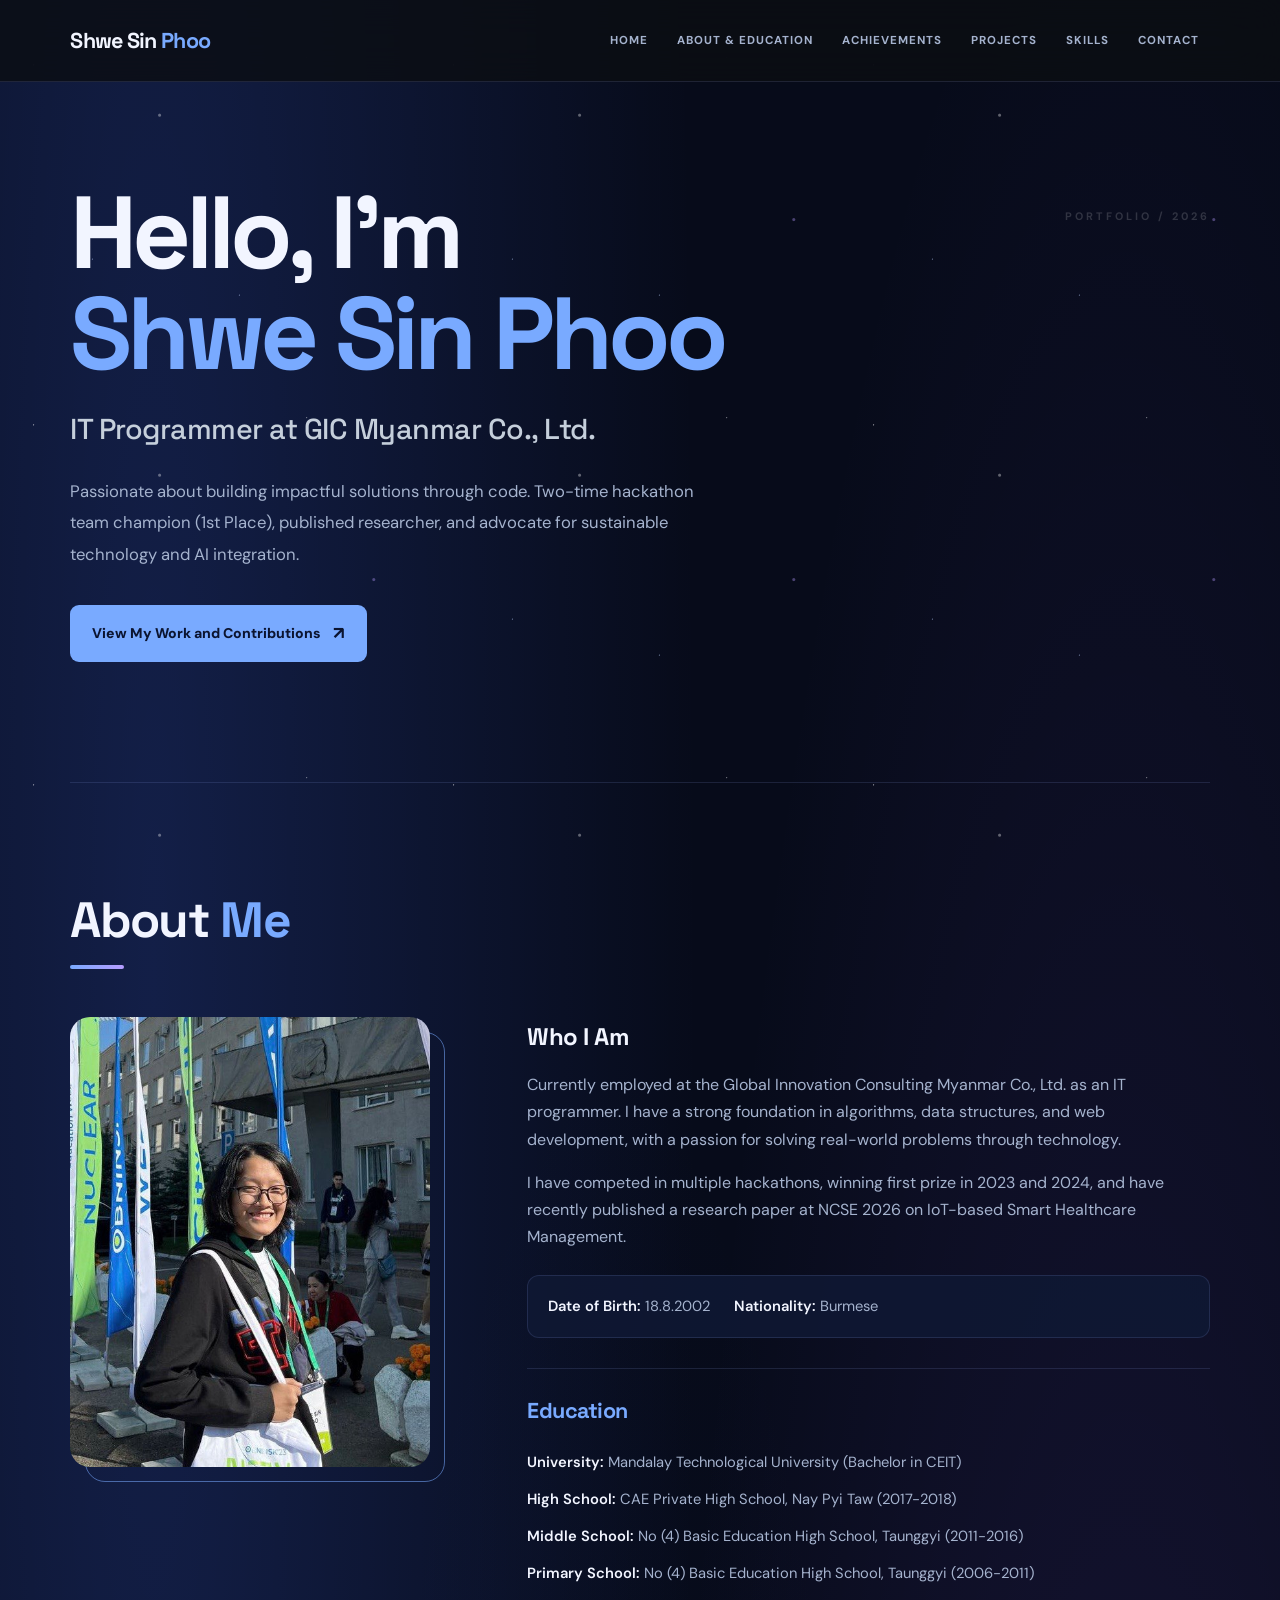
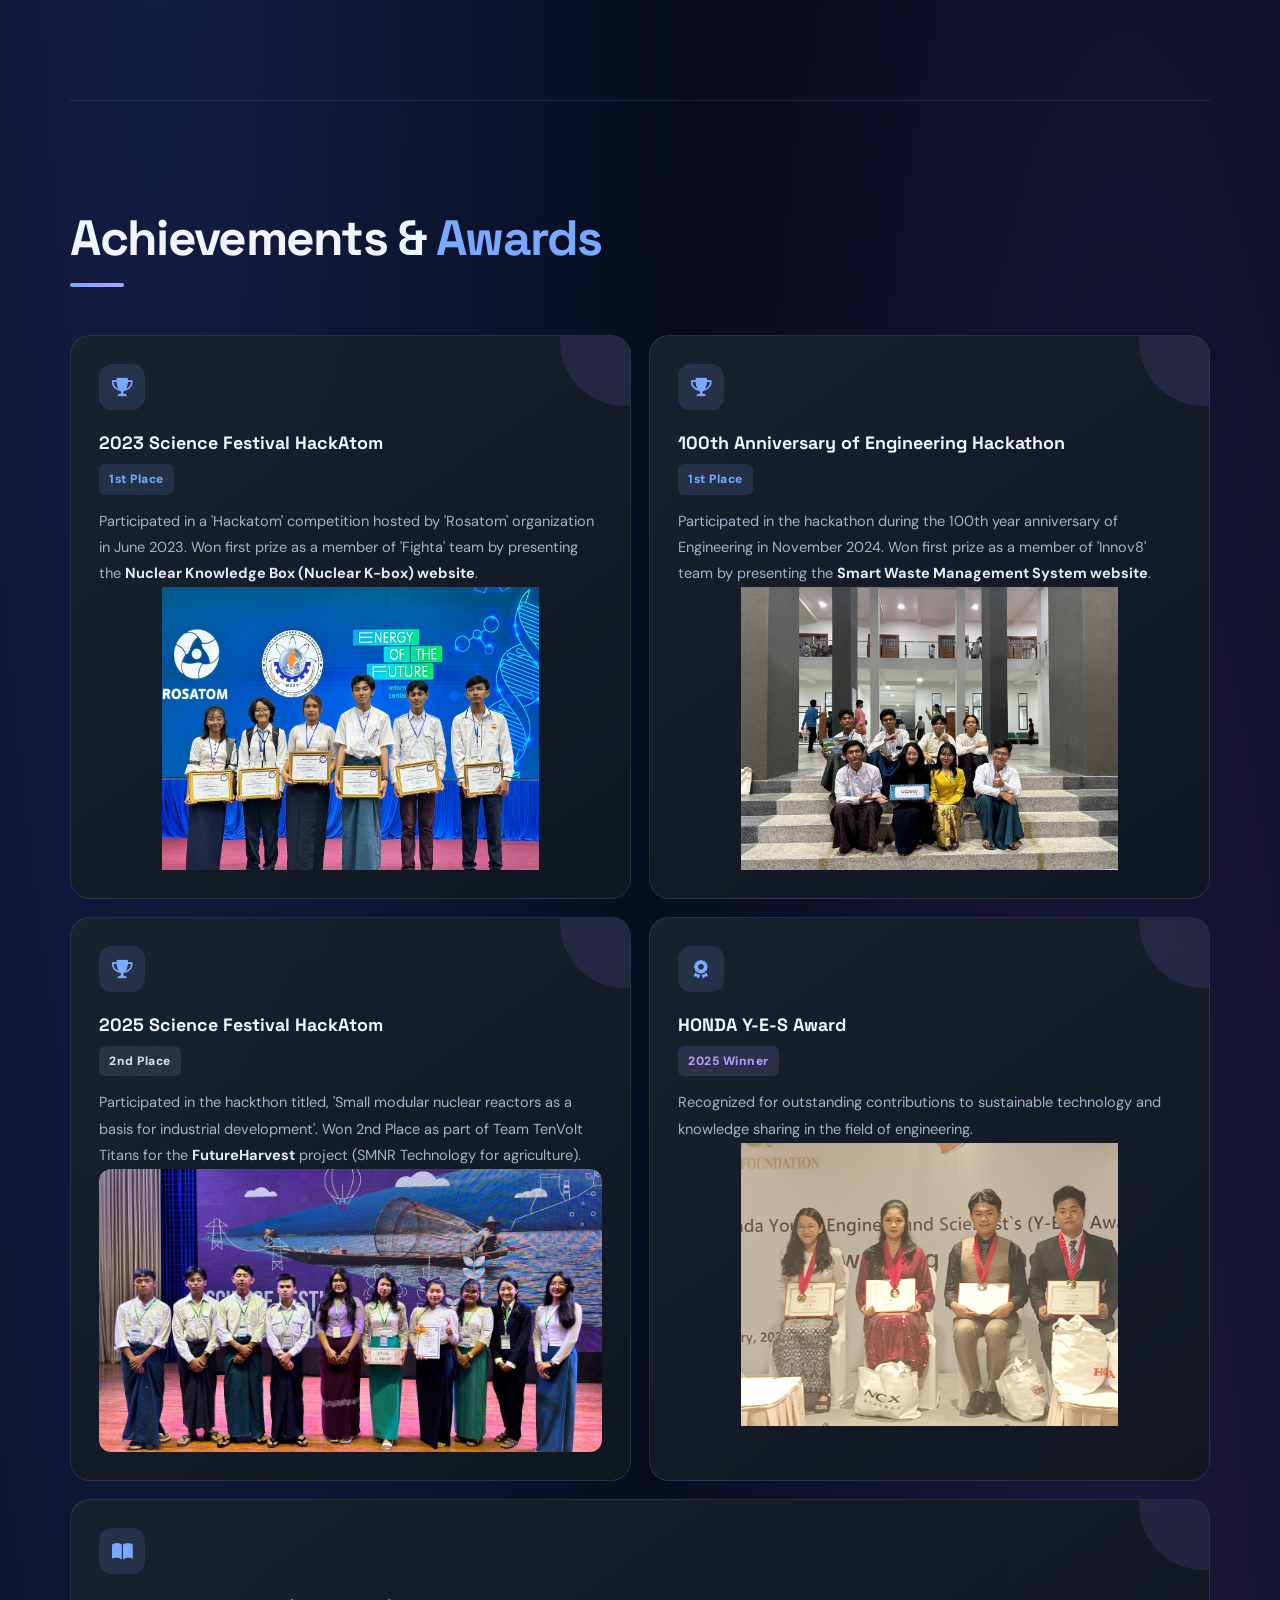
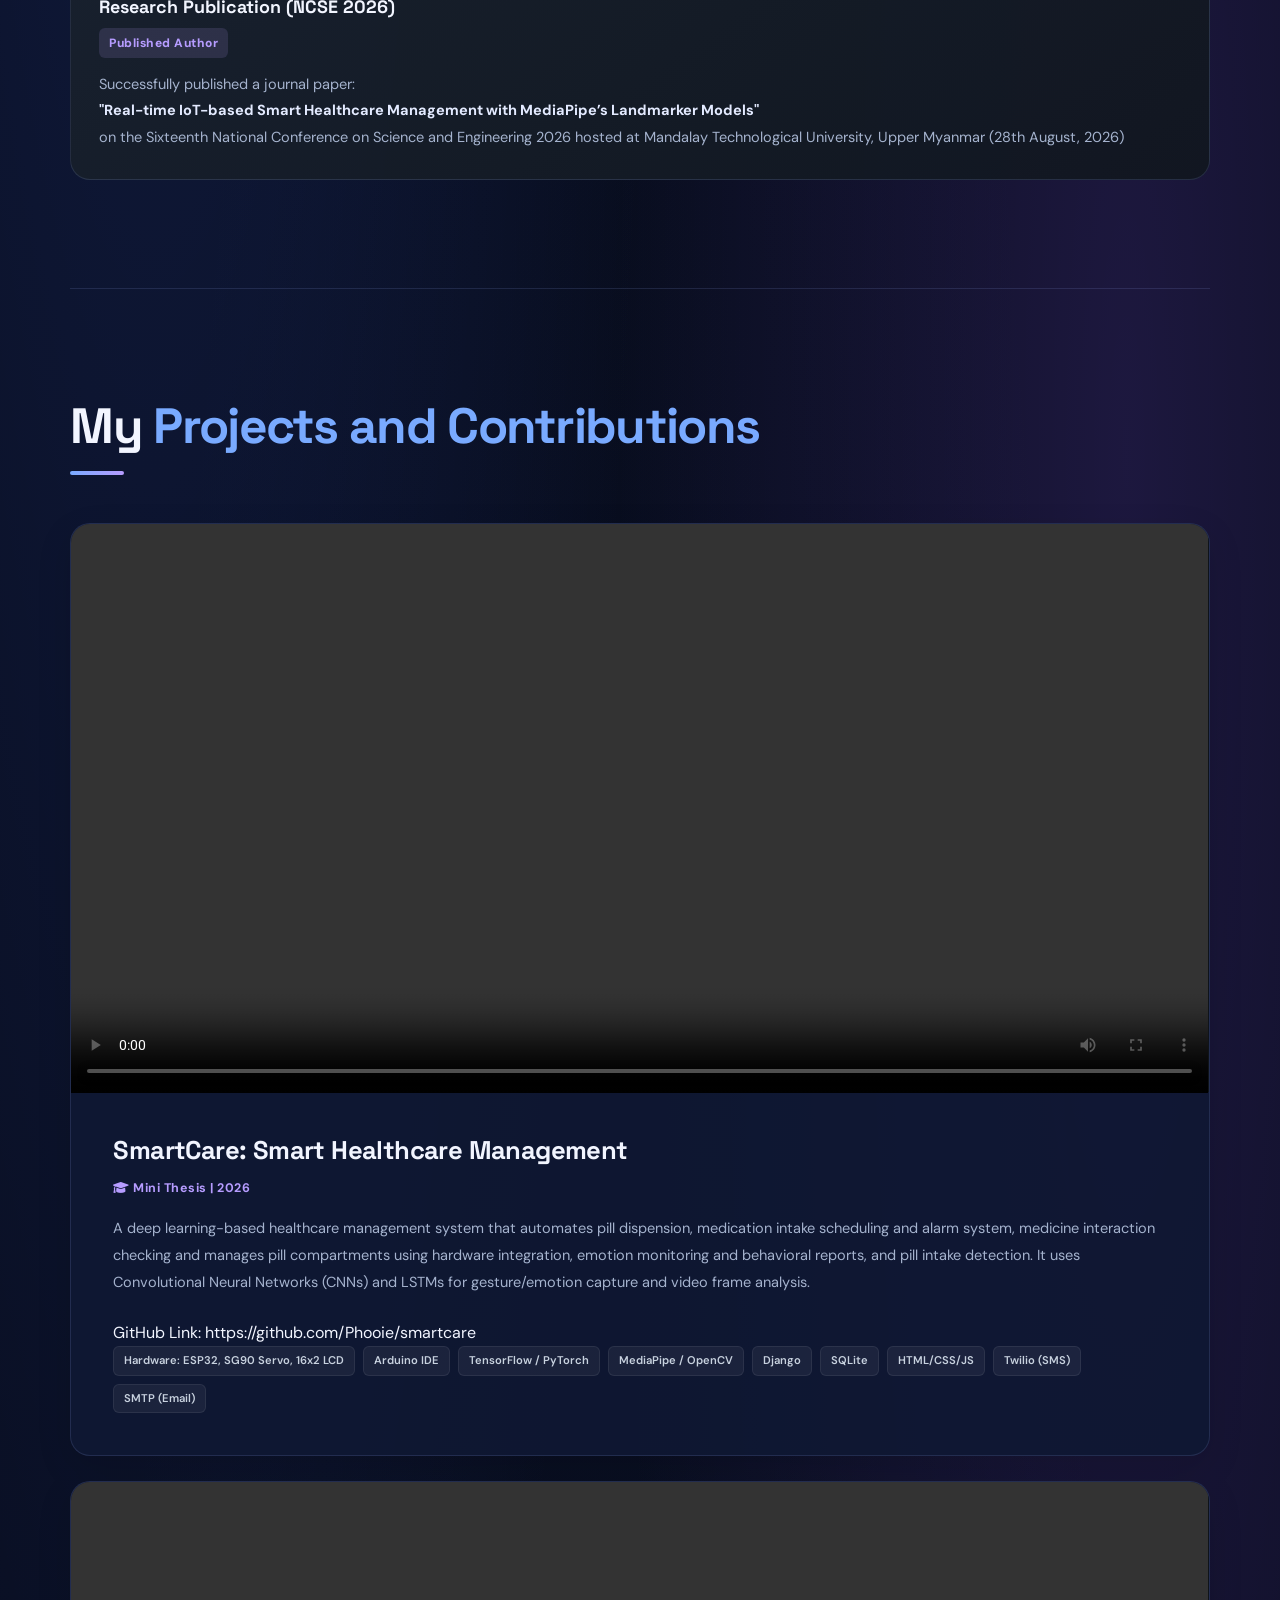
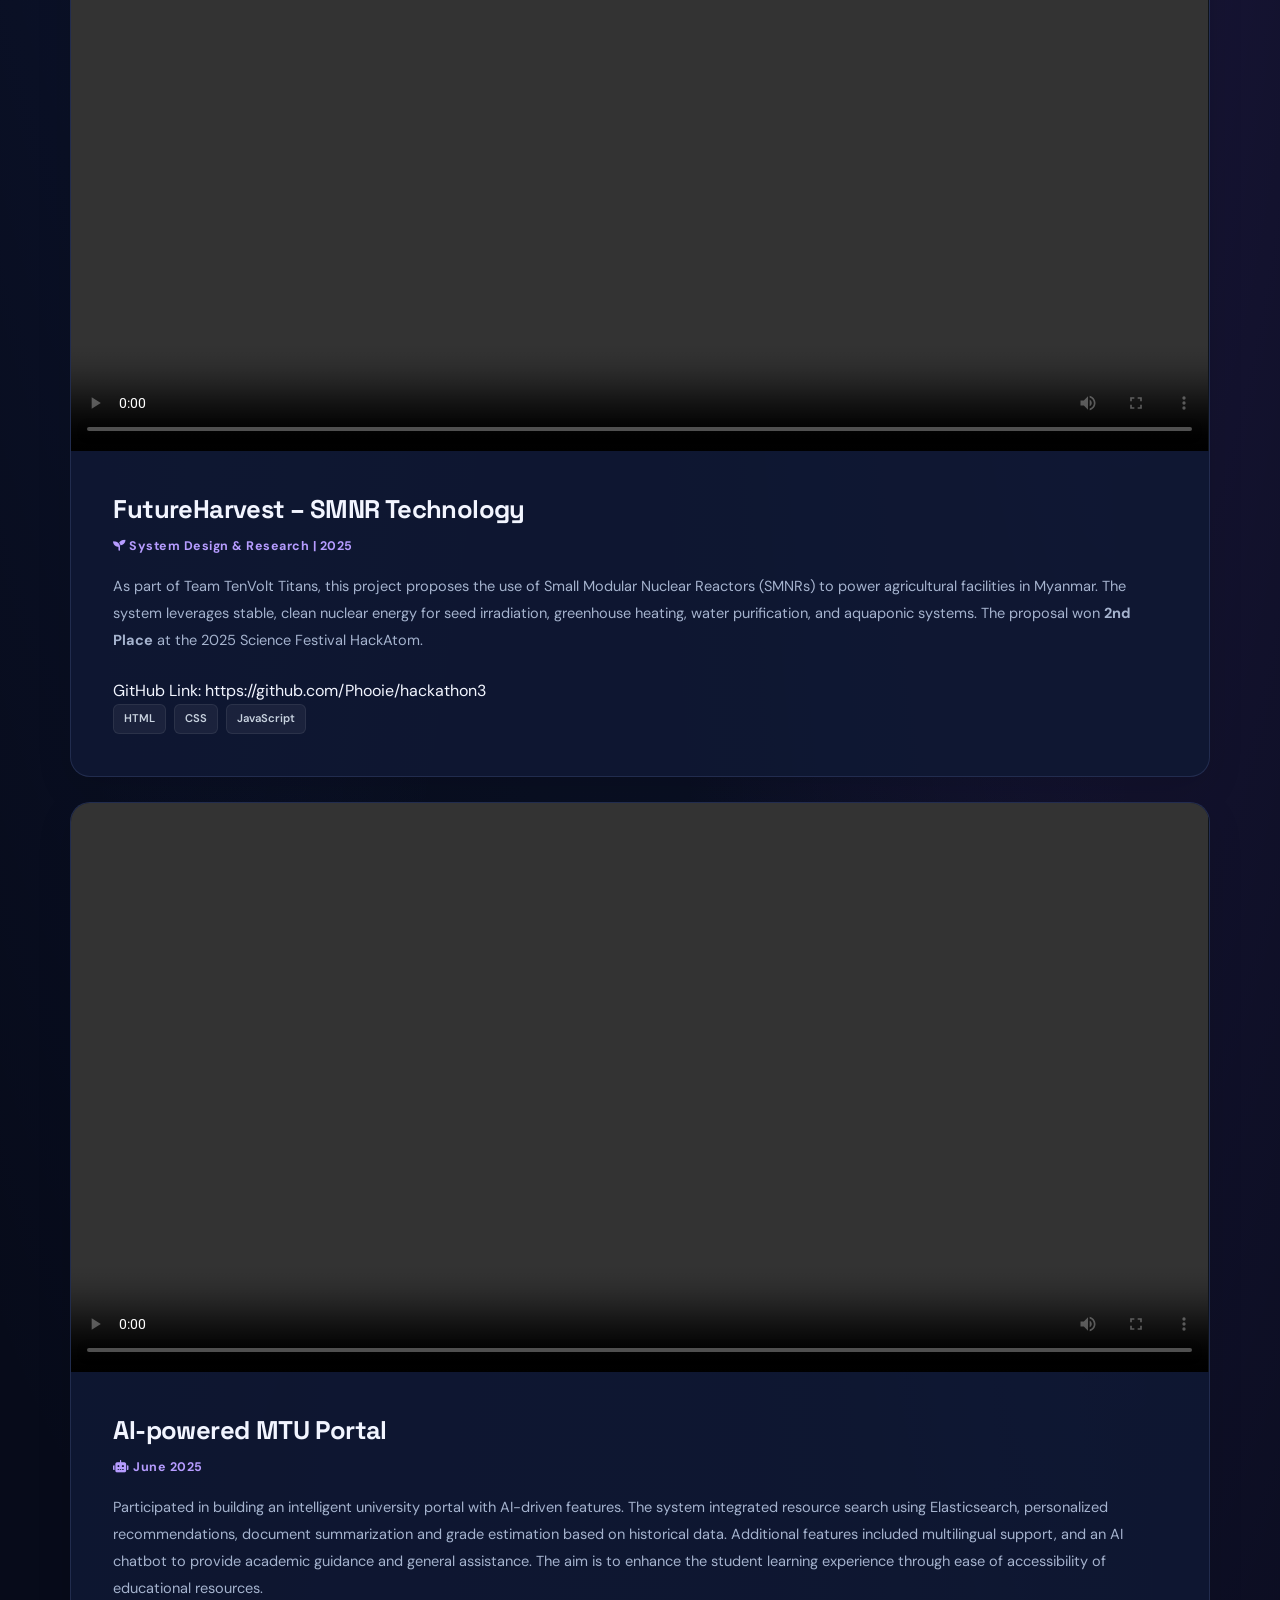
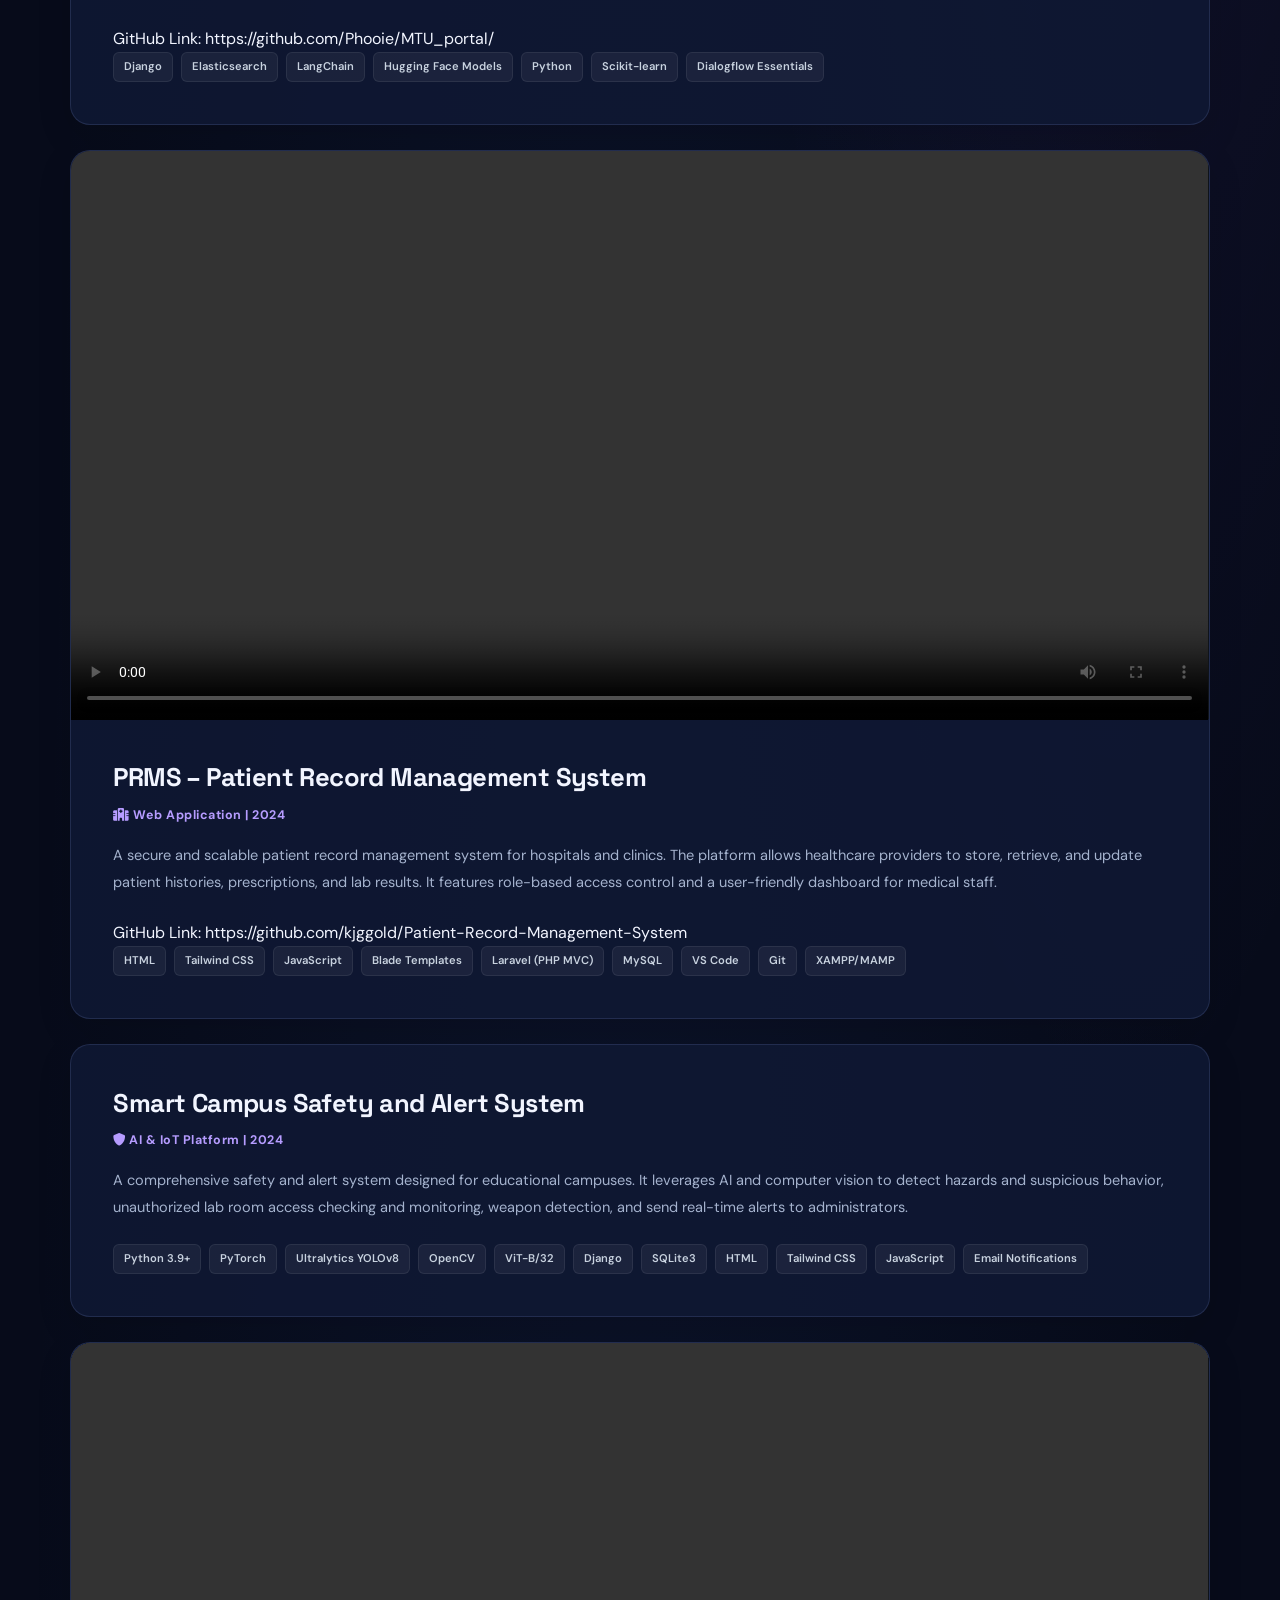
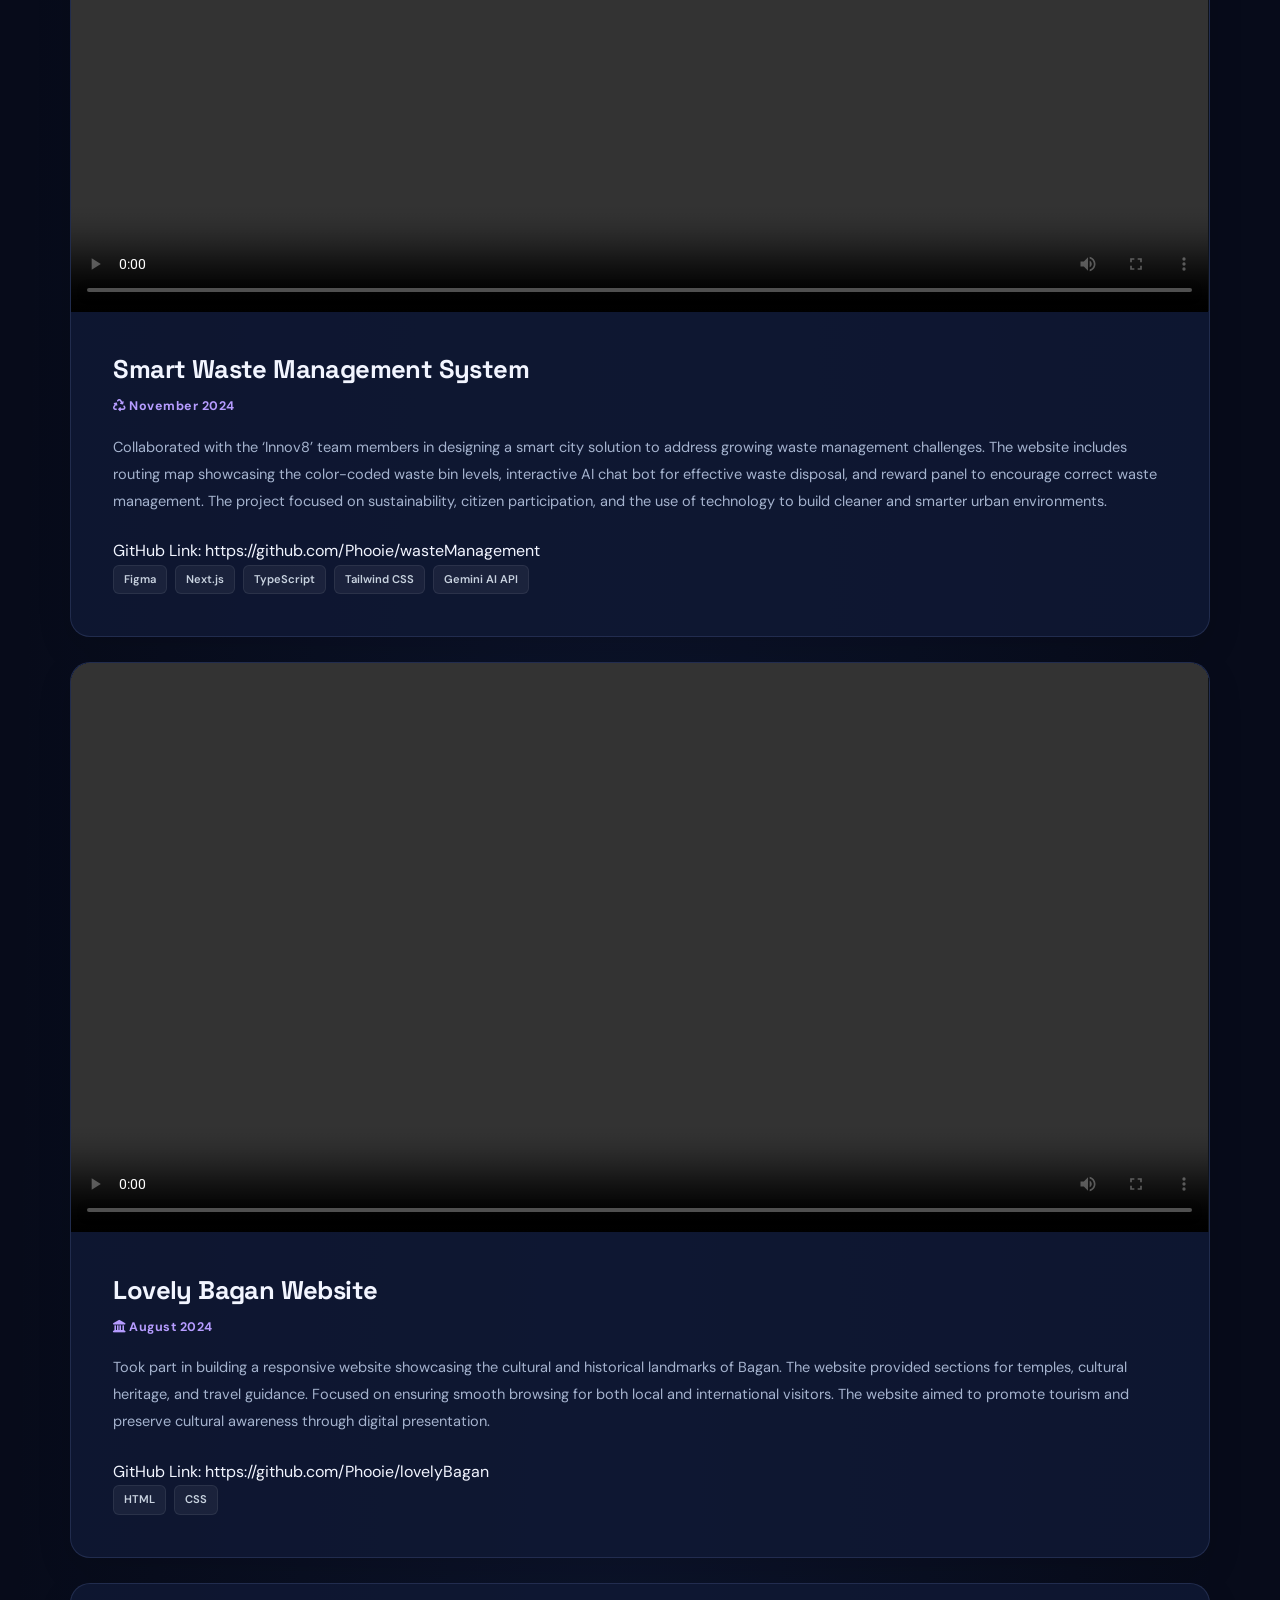
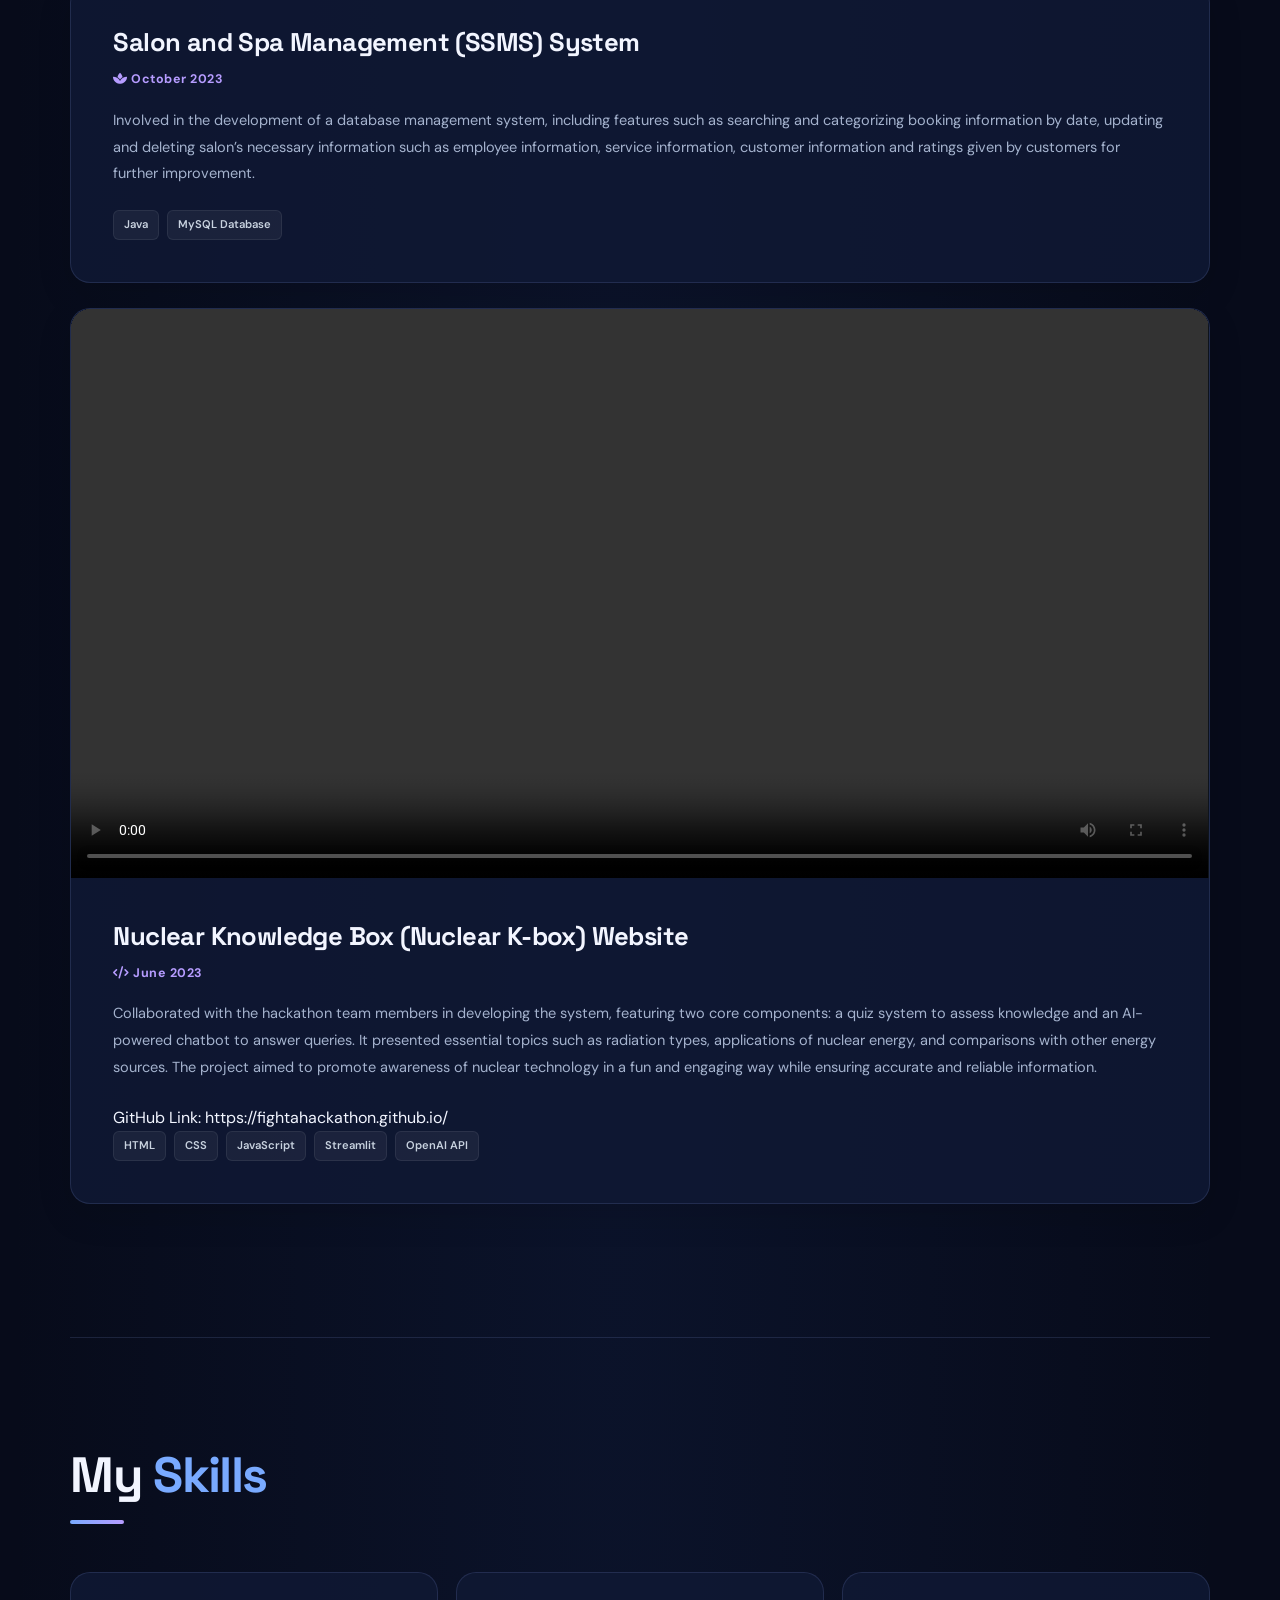
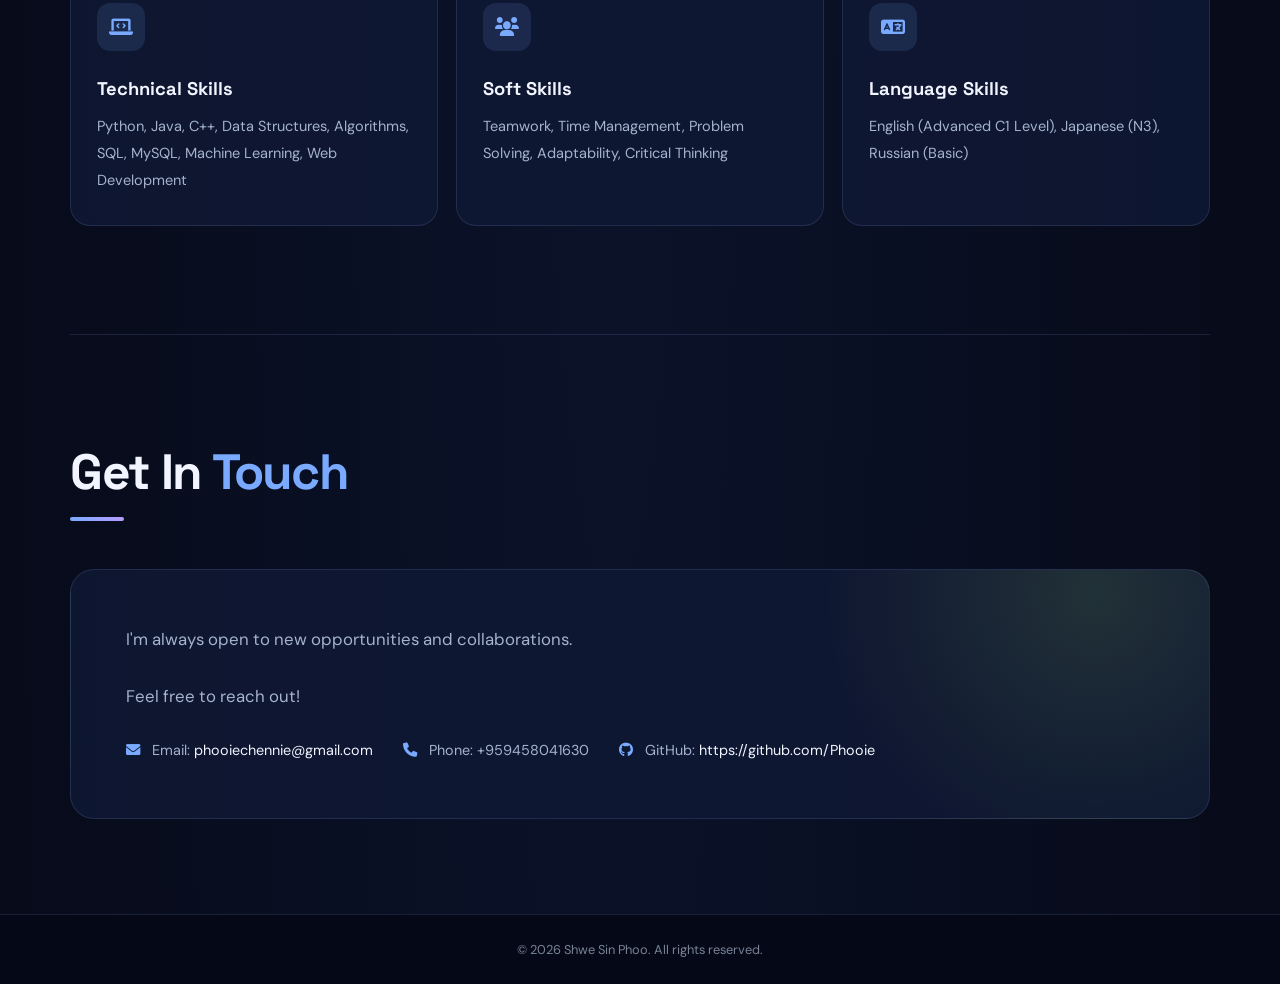
==== index.html @ 444865fe "prmsVideo" ====
<!DOCTYPE html>
<html lang="en">
<head>
    <meta charset="UTF-8">
    <meta name="viewport" content="width=device-width, initial-scale=1.0">
    <title>Shwe Sin Phoo | Software Developer Portfolio</title>
    <link rel="stylesheet" href="styles.css">
    <link href="https://fonts.googleapis.com/css2?family=Roboto:wght@300;400;500;700;900&display=swap" rel="stylesheet">
    <link rel="stylesheet" href="https://cdnjs.cloudflare.com/ajax/libs/font-awesome/6.0.0-beta3/css/all.min.css">
</head>
<body>
    <div class="starfield" aria-hidden="true"></div>

    <!-- Header / Navigation -->
    <header class="header">
        <h1>Shwe Sin <span>Phoo</span></h1>
        <nav class="navbar">
            <a href="#home">HOME</a>
            <a href="#about">ABOUT & EDUCATION</a>
            <a href="#achievements">ACHIEVEMENTS</a>
            <a href="#projects">PROJECTS</a>
            <a href="#skills">SKILLS</a>
            <a href="#contact">CONTACT</a>
        </nav>
    </header>

    <!-- Home / Hero Section -->
    <section class="home" id="home">
        <div class="content">
            <h3>Hello, I'm <span>Shwe Sin Phoo</span></h3>
            <h3>IT Programmer at GIC Myanmar Co., Ltd.</h3>
            <p>Passionate about building impactful solutions through code. Two-time hackathon team champion (1st Place), published researcher, and advocate for sustainable technology and AI integration.</p>
            <a href="#projects" class="btn">View My Work and Contributions</a>
        </div>
    </section>

    <!-- About & Education Section -->
    <section class="about" id="about">
        <h1 class="heading">About <span>Me</span></h1>
        <div class="row">
            <div class="image">
                <img src="profile.jpg" alt="Shwe Sin Phoo">
            </div>
            <div class="content">
                <h3>Who I Am</h3>
                <p>Currently employed at the Global Innovation Consulting Myanmar Co., Ltd. as an IT programmer. I have a strong foundation in algorithms, data structures, and web development, with a passion for solving real-world problems through technology.</p>
                <p>I have competed in multiple hackathons, winning first prize in 2023 and 2024, and have recently published a research paper at NCSE 2026 on IoT-based Smart Healthcare Management.</p>
                
                <div class="info">
                    <p><strong>Date of Birth:</strong> 18.8.2002</p>
                    <p><strong>Nationality:</strong> Burmese</p>
                </div>

                <div class="education" style="margin-top: 2rem;">
                    <h3 class="education-title">Education</h3>
                    <p><strong>University:</strong> Mandalay Technological University (Bachelor in CEIT)</p>
                    <p><strong>High School:</strong> CAE Private High School, Nay Pyi Taw (2017-2018)</p>
                    <p><strong>Middle School:</strong> No (4) Basic Education High School, Taunggyi (2011-2016)</p>
                    <p><strong>Primary School:</strong> No (4) Basic Education High School, Taunggyi (2006-2011)</p>
                </div>
            </div>
        </div>
    </section>

    <!-- Achievements & Competitions Section -->
    <section class="achievements" id="achievements">
        <h1 class="heading">Achievements & <span>Awards</span></h1>

        <div class="comp-grid">
            <!-- 2023 Hackathon -->
            <div class="comp-card">
                <div class="comp-icon"><i class="fas fa-trophy"></i></div>
                <h3>2023 Science Festival HackAtom</h3>
                <p class="comp-award gold">1st Place</p>
                <p>Participated in a 'Hackatom' competition hosted by 'Rosatom' organization in June 2023. Won first prize as a member of 'Fighta' team by presenting the <strong>Nuclear Knowledge Box (Nuclear K-box) website</strong>.</p>
            
                <div class="comp-image">
                    <img src="media\achievement-2023.jpg" alt="Hackathon 2023 award group photo">
                </div>
            </div>

            <!-- 2024 Hackathon -->
            <div class="comp-card">
                <div class="comp-icon"><i class="fas fa-trophy"></i></div>
                <h3>100th Anniversary of Engineering Hackathon</h3>
                <p class="comp-award gold">1st Place</p>
                <p>Participated in the hackathon during the 100th year anniversary of Engineering in November 2024. Won first prize as a member of 'Innov8' team by presenting the <strong>Smart Waste Management System website</strong>.</p>
            
                <div class="comp-image">
                    <img src="media\achievement-2024.jpg" alt="Hackathon 2024 award group photo">
                </div>
            </div>

            <!-- 2025 Hackathon -->
            <div class="comp-card">
                <div class="comp-icon"><i class="fas fa-trophy"></i></div>
                <h3>2025 Science Festival HackAtom</h3>
                <p class="comp-award silver">2nd Place</p>
                <p>Participated in the hackthon titled, 'Small modular nuclear reactors as a basis for industrial development'. Won 2nd Place as part of Team TenVolt Titans for the <strong>FutureHarvest</strong> project (SMNR Technology for agriculture).</p>
            
                <div class="comp-image">
                    <img src="media\achievement-2025.jpg" alt="Hackathon 2025 award group photo">
                </div>
            </div>

            <!-- HONDA Y-E-S Award -->
            <div class="comp-card">
                <div class="comp-icon"><i class="fas fa-award"></i></div>
                <h3>HONDA Y-E-S Award</h3>
                <p class="comp-award special">2025 Winner</p>
                <p>Recognized for outstanding contributions to sustainable technology and knowledge sharing in the field of engineering.</p>
            
                <div class="comp-image">
                    <img src="media\honda.jpg" alt="Four awardees of Honda Y-E-S 2025">
                </div>
            </div>

            <!-- Journal Publication -->
            <div class="comp-card publication-card">
                <div class="comp-icon"><i class="fas fa-book-open"></i></div>
                <h3>Research Publication (NCSE 2026)</h3>
                <p class="comp-award special">Published Author</p>
                <p>Successfully published a journal paper: <br><strong>"Real-time IoT-based Smart Healthcare Management with MediaPipe’s Landmarker Models"</strong><br> on the Sixteenth National Conference on Science and Engineering 2026 hosted at Mandalay Technological University, Upper Myanmar (28th August, 2026)</p>
            </div>
        </div>
    </section>

    <!-- Projects Section -->
    <section class="projects" id="projects">
        <h1 class="heading">My <span>Projects and Contributions</span></h1>

        <!-- 7. SmartCare: Smart Healthcare Management (Mini Thesis) -->
        <div class="project-card">
            <video width="400" controls>
                    <source src="demo\mtu.mp4" type="video/mp4">
                    Your browser does not support HTML video.
            </video>
            <div class="project-content">
                <h3>SmartCare: Smart Healthcare Management</h3>
                <p class="project-meta"><i class="fas fa-graduation-cap"></i> Mini Thesis | 2026</p>
                <p>A deep learning-based healthcare management system that automates pill dispension, medication intake scheduling and alarm system, medicine interaction checking and manages pill compartments using hardware integration, emotion monitoring and behavioral reports, and pill intake detection. It uses Convolutional Neural Networks (CNNs) and LSTMs for gesture/emotion capture and video frame analysis.</p>
                <a href="https://github.com/Phooie/smartcare">GitHub Link: https://github.com/Phooie/smartcare</a>
                <div class="tech-tags">
                    <span>Hardware: ESP32, SG90 Servo, 16x2 LCD</span>
                    <span>Arduino IDE</span>
                    <span>TensorFlow / PyTorch</span>
                    <span>MediaPipe / OpenCV</span>
                    <span>Django</span>
                    <span>SQLite</span>
                    <span>HTML/CSS/JS</span>
                    <span>Twilio (SMS)</span>
                    <span>SMTP (Email)</span>
                </div>
            </div>
        </div>

        <!-- 6. FutureHarvest (TenVolt Titans) -->
        <div class="project-card reverse">
            <video width="400" controls>
                    <source src="demo\harvest.mp4" type="video/mp4">
                    Your browser does not support HTML video.
            </video>
            <div class="project-content">
                <h3>FutureHarvest – SMNR Technology</h3>
                <p class="project-meta"><i class="fas fa-seedling"></i> System Design & Research | 2025</p>
                <p>As part of Team TenVolt Titans, this project proposes the use of Small Modular Nuclear Reactors (SMNRs) to power agricultural facilities in Myanmar. The system leverages stable, clean nuclear energy for seed irradiation, greenhouse heating, water purification, and aquaponic systems. The proposal won <strong>2nd Place</strong> at the 2025 Science Festival HackAtom.</p>
                <a href="https://github.com/Phooie/hackathon3">GitHub Link: https://github.com/Phooie/hackathon3</a>
                <div class="tech-tags">
                    <span>HTML</span>
                    <span>CSS</span>
                    <span>JavaScript</span>
                </div>
            </div>
        </div>

        <!-- 5. AI-powered MTU Portal -->
        <div class="project-card">
            <video width="400" controls>
                    <source src="demo\mtu.mp4" type="video/mp4">
                    Your browser does not support HTML video.
            </video>
            <div class="project-content">
                <h3>AI-powered MTU Portal</h3>
                <p class="project-meta"><i class="fas fa-robot"></i> June 2025</p>
                <p>Participated in building an intelligent university portal with AI-driven features. The system integrated resource search using Elasticsearch, personalized recommendations, document summarization and grade estimation based on historical data. Additional features included multilingual support, and an AI chatbot to provide academic guidance and general assistance. The aim is to enhance the student learning experience through ease of accessibility of educational resources.</p>
                <a href="https://github.com/Phooie/MTU_portal/">GitHub Link: https://github.com/Phooie/MTU_portal/</a>
                <div class="tech-tags">
                    <span>Django</span>
                    <span>Elasticsearch</span>
                    <span>LangChain</span>
                    <span>Hugging Face Models</span>
                    <span>Python</span>
                    <span>Scikit-learn</span>
                    <span>Dialogflow Essentials</span>
                </div>
            </div>
        </div>

        <!-- 8. PRMS (Patient Record Management System) -->
        <div class="project-card reverse">
            <video width="400" controls>
                    <source src="demo\prms.mp4" type="video/mp4">
                    Your browser does not support HTML video.
            </video>
            <div class="project-content">
                <h3>PRMS – Patient Record Management System</h3>
                <p class="project-meta"><i class="fas fa-hospital"></i> Web Application | 2024</p>
                <p>A secure and scalable patient record management system for hospitals and clinics. The platform allows healthcare providers to store, retrieve, and update patient histories, prescriptions, and lab results. It features role-based access control and a user-friendly dashboard for medical staff.</p>
                <a href="https://github.com/kjggold/Patient-Record-Management-System">GitHub Link: https://github.com/kjggold/Patient-Record-Management-System</a>
                <div class="tech-tags">
                    <span>HTML</span>
                    <span>Tailwind CSS</span>
                    <span>JavaScript</span>
                    <span>Blade Templates</span>
                    <span>Laravel (PHP MVC)</span>
                    <span>MySQL</span>
                    <span>VS Code</span>
                    <span>Git</span>
                    <span>XAMPP/MAMP</span>
                </div>
            </div>
        </div>

        <!-- 9. Smart Campus Safety and Alert System -->
        <div class="project-card">
            <!-- <video width="400" controls>
                    <source src="demo\mtu.mp4" type="video/mp4">
                    Your browser does not support HTML video.
            </video> -->
            <div class="project-content">
                <h3>Smart Campus Safety and Alert System</h3>
                <p class="project-meta"><i class="fas fa-shield-alt"></i> AI & IoT Platform | 2024</p>
                <p>A comprehensive safety and alert system designed for educational campuses. It leverages AI and computer vision to detect hazards and suspicious behavior, unauthorized lab room access checking and monitoring, weapon detection, and send real-time alerts to administrators.</p>
                <!-- <a href="https://github.com/Phooie/hackathon3">GitHub Link: https://github.com/Phooie/hackathon3</a> -->
                <div class="tech-tags">
                    <span>Python 3.9+</span>
                    <span>PyTorch</span>
                    <span>Ultralytics YOLOv8</span>
                    <span>OpenCV</span>
                    <span>ViT-B/32</span>
                    <span>Django</span>
                    <span>SQLite3</span>
                    <span>HTML</span>
                    <span>Tailwind CSS</span>
                    <span>JavaScript</span>
                    <span>Email Notifications</span>
                </div>
            </div>
        </div>

        <!-- 4. Smart Waste Management System -->
        <div class="project-card reverse">
            <video width="400" controls>
                    <source src="demo\innov8.mp4" type="video/mp4">
                    Your browser does not support HTML video.
            </video>
            <div class="project-content">
                <h3>Smart Waste Management System</h3>
                <p class="project-meta"><i class="fas fa-recycle"></i> November 2024</p>
                <p>Collaborated with the ‘Innov8’ team members in designing a smart city solution to address growing waste management challenges. The website includes routing map showcasing the color-coded waste bin levels, interactive AI chat bot for effective waste disposal, and reward panel to encourage correct waste management. The project focused on sustainability, citizen participation, and the use of technology to build cleaner and smarter urban environments.</p>
                <a href="https://github.com/Phooie/wasteManagement">GitHub Link: https://github.com/Phooie/wasteManagement</a>
                <div class="tech-tags">
                    <span>Figma</span>
                    <span>Next.js</span>
                    <span>TypeScript</span>
                    <span>Tailwind CSS</span>
                    <span>Gemini AI API</span>
                </div>
            </div>
        </div>

        <!-- 3. Lovely Bagan Website -->
        <div class="project-card">
            <video width="400" controls>
                    <source src="demo\bagan.mp4" type="video/mp4">
                    Your browser does not support HTML video.
            </video>
            <div class="project-content">
                <h3>Lovely Bagan Website</h3>
                <p class="project-meta"><i class="fas fa-landmark"></i> August 2024</p>
                <p>Took part in building a responsive website showcasing the cultural and historical landmarks of Bagan. The website provided sections for temples, cultural heritage, and travel guidance. Focused on ensuring smooth browsing for both local and international visitors. The website aimed to promote tourism and preserve cultural awareness through digital presentation.</p>
                <a href="https://github.com/Phooie/lovelyBagan">GitHub Link: https://github.com/Phooie/lovelyBagan</a>
                <div class="tech-tags">
                    <span>HTML</span>
                    <span>CSS</span>
                </div>
            </div>
        </div>

        <div class="project-card reverse">
            <!-- <video width="400" controls>
                    <source src="demo\bagan.mp4" type="video/mp4">
                    Your browser does not support HTML video.
            </video> -->
            <div class="project-content">
                <h3>Salon and Spa Management (SSMS) System</h3>
                <p class="project-meta"><i class="fas fa-spa"></i> October 2023</p>
                <p>Involved in the development of a database management system, including features such as searching and categorizing booking information by date, updating and deleting salon’s necessary information such as employee information, service information, customer information and ratings given by customers for further improvement.</p>
                <!-- <a href="https://fightahackathon.github.io/">GitHub Link: https://fightahackathon.github.io/</a> -->
                <div class="tech-tags">
                    <span>Java</span>
                    <span>MySQL Database</span>
                </div>
            </div>
        </div>

        <!-- 1. Nuclear K-box -->
        <div class="project-card">
            <div class="project-media">
                <video width="400" controls>
                    <source src="demo\Kbox.mp4" type="video/mp4">
                    Your browser does not support HTML video.
                </video>
            </div>
            <div class="project-content">
                <h3>Nuclear Knowledge Box (Nuclear K-box) Website</h3>
                <p class="project-meta"><i class="fas fa-code"></i> June 2023</p>
                <p>Collaborated with the hackathon team members in developing the system, featuring two core components: a quiz system to assess knowledge and an AI-powered chatbot to answer queries. It presented essential topics such as radiation types, applications of nuclear energy, and comparisons with other energy sources. The project aimed to promote awareness of nuclear technology in a fun and engaging way while ensuring accurate and reliable information.</p>
                <a href="https://fightahackathon.github.io/">GitHub Link: https://fightahackathon.github.io/</a>

                <div class="tech-tags">
                    <span>HTML</span>
                    <span>CSS</span>
                    <span>JavaScript</span>
                    <span>Streamlit</span>
                    <span>OpenAI API</span>
                </div>
            </div>
        </div>
    </section>

    <!-- Skills Section -->
    <section class="skills" id="skills">
        <h1 class="heading">My <span>Skills</span></h1>
        <div class="skill-grid">
            <div class="skill-item">
                <i class="fas fa-laptop-code"></i>
                <h3>Technical Skills</h3>
                <p>Python, Java, C++, Data Structures, Algorithms, SQL, MySQL, Machine Learning, Web Development</p>
            </div>
            <div class="skill-item">
                <i class="fas fa-users"></i>
                <h3>Soft Skills</h3>
                <p>Teamwork, Time Management, Problem Solving, Adaptability, Critical Thinking</p>
            </div>
            <div class="skill-item">
                <i class="fas fa-language"></i>
                <h3>Language Skills</h3>
                <p>English (Advanced C1 Level), Japanese (N3), Russian (Basic)</p>
            </div>
        </div>
    </section>

    <!-- Contact Section -->
    <section class="contact" id="contact">
        <h1 class="heading">Get In <span>Touch</span></h1>
        <div class="ending">
            <p>I'm always open to new opportunities and collaborations.</p>
            <p>Feel free to reach out!</p>
            <address>
                <p><i class="fas fa-envelope"></i> Email: <a href="mailto:phooiechennie@gmail.com"><span>phooiechennie@gmail.com</span></a></p>
                <p><i class="fas fa-phone"></i> Phone: +959458041630</p>
                <p><i class="fab fa-github"></i> GitHub: <a href="#"><span>https://github.com/Phooie</span></a></p>
            </address>
        </div>
    </section>

    <footer>
        <p>&copy; 2026 Shwe Sin Phoo. All rights reserved.</p>
    </footer>

</body>
</html>
---- styles.css ----
/* =========================================================
   SHWE SIN PHOO — MODERN PROFESSIONAL PORTFOLIO
   Replace the contents of your current style.css with this.
   ========================================================= */

@import url('https://fonts.googleapis.com/css2?family=DM+Sans:wght@400;500;600;700&family=Space+Grotesk:wght@400;500;600;700&display=swap');

:root {
    --bg: #070b1a;
    --bg-soft: #0c1430;
    --surface: rgba(15, 25, 52, .88);
    --surface-hover: rgba(25, 40, 78, .96);
    --text: #f2f5ff;
    --muted: #a5b3ce;
    --accent: #79aaff;
    --accent-2: #b69cff;
    --line: rgba(153, 177, 255, .14);
    --shadow: 0 22px 60px rgba(0, 0, 0, .28);
    --radius: 20px;
    --content: 1160px;
}

* {
    margin: 0;
    padding: 0;
    box-sizing: border-box;
    scroll-behavior: smooth;
}

html {
    scroll-padding-top: 100px;
}

body {
    background:
        radial-gradient(ellipse at 12% 8%, rgba(67, 111, 255, .20), transparent 34rem),
        radial-gradient(ellipse at 88% 30%, rgba(143, 91, 255, .16), transparent 32rem),
        radial-gradient(ellipse at 48% 85%, rgba(48, 91, 190, .10), transparent 38rem),
        var(--bg);
    position: relative;
    isolation: isolate;
    color: var(--text);
    font-family: 'DM Sans', sans-serif;
    font-size: 16px;
    line-height: 1.7;
    overflow-x: hidden;
}

/* Galaxy star field */
body::before {
    content: "";
    position: fixed;
    inset: 0;
    z-index: -1;
    pointer-events: none;
    opacity: .48;
    background-image:
        radial-gradient(1px 1px at 8% 18%, rgba(255,255,255,.9) 50%, transparent 100%),
        radial-gradient(1px 1px at 22% 72%, rgba(190,210,255,.8) 50%, transparent 100%),
        radial-gradient(2px 2px at 38% 32%, rgba(255,255,255,.75) 50%, transparent 100%),
        radial-gradient(1px 1px at 57% 82%, rgba(190,210,255,.8) 50%, transparent 100%),
        radial-gradient(1px 1px at 73% 16%, rgba(255,255,255,.8) 50%, transparent 100%),
        radial-gradient(2px 2px at 89% 61%, rgba(182,156,255,.8) 50%, transparent 100%);
    background-size: 420px 360px;
    animation: starDrift 90s linear infinite;
}
@keyframes starDrift {
    from { transform: translate3d(0, 0, 0); }
    to { transform: translate3d(-90px, 55px, 0); }
}


a {
    color: inherit;
    text-decoration: none;
}

img {
    display: block;
    max-width: 100%;
}

::selection {
    color: #070b1a;
    background: var(--accent);
}

/* Navigation */
.header {
    width: 100%;
    min-height: 82px;
    padding: 18px max(5.5%, calc((100% - var(--content)) / 2));
    display: flex;
    align-items: center;
    justify-content: space-between;
    gap: 28px;
    position: sticky;
    top: 0;
    z-index: 1000;
    background: rgba(11, 14, 19, .82);
    border-bottom: 1px solid var(--line);
    backdrop-filter: blur(18px);
    -webkit-backdrop-filter: blur(18px);
}

.header h1 {
    font-family: 'Space Grotesk', sans-serif;
    font-size: 1.35rem;
    line-height: 1;
    letter-spacing: -.7px;
    white-space: nowrap;
}

.header h1 span,
.heading span,
.home .content h3 span {
    color: var(--accent);
}

.navbar {
    display: flex;
    align-items: center;
    justify-content: flex-end;
    flex-wrap: wrap;
    gap: 7px;
}

.navbar a {
    color: var(--muted);
    font-size: .72rem;
    font-weight: 700;
    letter-spacing: 1px;
    padding: 9px 11px;
    border-radius: 8px;
    transition: color .25s ease, background .25s ease;
}

.navbar a:hover,
.navbar a:focus-visible {
    color: var(--accent);
    background: rgba(184, 243, 107, .08);
}

/* Shared section layout */
section {
    width: min(var(--content), 89%);
    margin: 0 auto;
    padding: 108px 0;
}

.heading {
    font-family: 'Space Grotesk', sans-serif;
    font-size: clamp(2rem, 4vw, 3.1rem);
    line-height: 1.15;
    letter-spacing: -1.7px;
    margin-bottom: 48px;
}

.heading::after {
    content: "";
    display: block;
    width: 54px;
    height: 4px;
    margin-top: 17px;
    border-radius: 10px;
    background: linear-gradient(90deg, var(--accent), var(--accent-2));
}

/* Hero */
.home {
    min-height: 690px;
    display: flex;
    align-items: center;
    padding-top: 100px;
    padding-bottom: 120px;
    position: relative;
}

.home::before {
    content: "PORTFOLIO / 2026";
    position: absolute;
    right: 0;
    top: 125px;
    color: rgba(255, 255, 255, .16);
    font-size: .68rem;
    font-weight: 700;
    letter-spacing: 3px;
}

.home .content {
    max-width: 850px;
    position: relative;
}

/* .home .content::before {
    content: "HELLO, WORLD — I'M";
    display: inline-block;
    color: var(--accent-2);
    font-size: .76rem;
    font-weight: 700;
    letter-spacing: 3px;
    margin-bottom: 24px;
} */

.home .content h3:first-child {
    font-family: 'Space Grotesk', sans-serif;
    font-size: clamp(3.3rem, 8vw, 6.6rem);
    font-weight: 700;
    line-height: .99;
    letter-spacing: -5px;
    margin-bottom: 20px;
}

.home .content h3:first-child span {
    display: block;
}

.home .content h3:nth-child(2) {
    color: #c5cfdb;
    font-family: 'Space Grotesk', sans-serif;
    font-size: clamp(1.15rem, 2.4vw, 1.8rem);
    font-weight: 500;
    letter-spacing: -.5px;
    margin-bottom: 22px;
}

.home .content p {
    max-width: 660px;
    color: var(--muted);
    font-size: 1.04rem;
    line-height: 1.9;
    margin-bottom: 34px;
}

.btn {
    display: inline-flex;
    align-items: center;
    gap: 12px;
    padding: 14px 22px;
    border-radius: 9px;
    background: var(--accent);
    color: #0b1430;
    font-size: .88rem;
    font-weight: 800;
    transition: transform .25s ease, box-shadow .25s ease, background .25s ease;
}

.btn::after {
    content: "↗";
    font-size: 1.1rem;
}

.btn:hover {
    transform: translateY(-4px);
    background: #a9c9ff;
    box-shadow: 0 12px 32px rgba(121, 170, 255, .22);
}

/* About and education */
.about {
    border-top: 1px solid var(--line);
}

.about .row {
    display: grid;
    grid-template-columns: minmax(250px, .78fr) 1.4fr;
    align-items: start;
    gap: clamp(35px, 6vw, 78px);
}

.about .image {
    position: relative;
    max-width: 360px;
}

.about .image::before {
    content: "";
    position: absolute;
    inset: 15px -15px -15px 15px;
    border: 1px solid rgba(121, 170, 255, .55);
    border-radius: var(--radius);
    z-index: 0;
}

.about .image img {
    position: relative;
    z-index: 1;
    width: 100%;
    aspect-ratio: 4 / 5;
    object-fit: cover;
    border-radius: var(--radius);
    background: var(--surface);
    filter: saturate(.88);
}

.about .content h3 {
    font-family: 'Space Grotesk', sans-serif;
    font-size: 1.5rem;
    letter-spacing: -.5px;
    margin-bottom: 13px;
}

.about .content > p {
    color: var(--muted);
    margin-bottom: 16px;
}

.about .info {
    display: flex;
    flex-wrap: wrap;
    gap: 8px 24px;
    margin: 25px 0 30px;
    padding: 18px 20px;
    background: var(--surface);
    border: 1px solid var(--line);
    border-radius: 12px;
}

.about .info p,
.about .education p {
    color: var(--muted);
    font-size: .92rem;
}

.about strong {
    color: var(--text);
    font-weight: 600;
}

.about .education {
    margin-top: 30px !important;
    padding-top: 24px;
    border-top: 1px solid var(--line);
}

.about .education h3 {
    color: var(--accent) !important;
    font-size: 1.35rem !important;
    margin-bottom: 14px !important;
}

.about .education p {
    padding: 6px 0;
}

/* Achievements */
.achievements {
    border-top: 1px solid var(--line);
}

.comp-grid {
    display: grid;
    grid-template-columns: repeat(2, minmax(0, 1fr));
    gap: 18px;
}

.comp-card {
    position: relative;
    overflow: hidden;
    padding: 28px;
    background: linear-gradient(145deg, rgba(25, 34, 46, .96), rgba(17, 23, 32, .96));
    border: 1px solid var(--line);
    border-radius: var(--radius);
    transition: transform .3s ease, border-color .3s ease, background .3s ease;
}

.comp-card::after {
    content: "";
    position: absolute;
    width: 130px;
    height: 130px;
    right: -60px;
    top: -60px;
    border-radius: 50%;
    background: rgba(159, 112, 255, .12);
    transition: transform .3s ease;
}

.comp-card:hover {
    transform: translateY(-6px);
    border-color: rgba(121, 170, 255, .42);
}

.comp-card:hover::after {
    transform: scale(1.5);
}

.comp-icon {
    width: 46px;
    height: 46px;
    display: grid;
    place-items: center;
    margin-bottom: 20px;
    color: var(--accent);
    background: rgba(121, 170, 255, .13);
    border-radius: 13px;
    font-size: 1.15rem;
}

.comp-card h3 {
    font-family: 'Space Grotesk', sans-serif;
    font-size: 1.12rem;
    line-height: 1.4;
    margin-bottom: 9px;
}

.comp-award {
    display: inline-block;
    margin: 0 0 14px;
    padding: 5px 10px;
    border-radius: 6px;
    background: rgba(121, 170, 255, .13);
    color: var(--accent);
    font-size: .75rem;
    font-weight: 800;
    letter-spacing: .5px;
}

.comp-award.silver {
    color: #d8e0ec;
    background: rgba(216, 224, 236, .1);
}

.comp-award.special {
    color: var(--accent-2);
    background: rgba(182, 156, 255, .14);
}

.comp-card p:not(.comp-award) {
    color: var(--muted);
    font-size: .91rem;
    line-height: 1.8;
}

.comp-card p strong {
    color: #e3eaff;
}

/* Projects */
.projects {
    border-top: 1px solid var(--line);
}

.project-card {
    display: block;
    width: 100%;
    align-items: stretch;
    gap: 0;
    overflow: hidden;
    margin-bottom: 25px;
    background: var(--surface);
    border: 1px solid var(--line);
    border-radius: var(--radius);
    box-shadow: 0 12px 35px rgba(0, 0, 0, .12);
    transition: transform .3s ease, border-color .3s ease, box-shadow .3s ease;
}

.project-card:hover {
    transform: translateY(-5px);
    border-color: rgba(182, 156, 255, .42);
    box-shadow: var(--shadow);
}

.project-card.reverse .project-image {
    order: 2;
}

.project-card.reverse .project-content {
    order: initial;
}

.project-image {
    min-height: 280px;
    overflow: hidden;
    background: #0a1230;
}

.project-image img {
    width: 100%;
    height: 100%;
    min-height: 280px;
    object-fit: cover;
    transition: transform .6s ease, filter .4s ease;
    filter: saturate(.82);
}

.project-card:hover .project-image img {
    transform: scale(1.045);
    filter: saturate(1);
}

.project-content {
    width: 100%;
    min-width: 0;
    padding: clamp(25px, 4vw, 42px);
    display: flex;
    flex-direction: column;
    align-items: flex-start;
}

.project-content h3 {
    font-family: 'Space Grotesk', sans-serif;
    font-size: clamp(1.25rem, 2vw, 1.65rem);
    line-height: 1.3;
    letter-spacing: -.6px;
    margin-bottom: 10px;
}

.project-meta {
    color: var(--accent-2);
    font-size: .78rem;
    font-weight: 700;
    letter-spacing: .5px;
    margin-bottom: 17px;
}

.project-content > p:not(.project-meta) {
    color: var(--muted);
    font-size: .91rem;
    line-height: 1.85;
    margin-bottom: 22px;
}

.tech-tags {
    display: flex;
    flex-wrap: wrap;
    gap: 8px;
    margin-top: auto;
}

.tech-tags span {
    display: inline-block;
    padding: 6px 10px;
    color: #c8d2df;
    background: rgba(255, 255, 255, .055);
    border: 1px solid rgba(255, 255, 255, .07);
    border-radius: 6px;
    font-size: .7rem;
    font-weight: 600;
    line-height: 1.4;
}


/* Project cards are full-width text cards when project images are not used. */
.project-card:not(:has(.project-image)) {
    display: block;
}
.project-card:not(:has(.project-image)) .project-content {
    width: 100%;
}

/* Skills */
.skills {
    border-top: 1px solid var(--line);
}

.skill-grid {
    display: grid;
    grid-template-columns: repeat(3, minmax(0, 1fr));
    gap: 18px;
}

.skill-item {
    padding: 30px 26px;
    background: var(--surface);
    border: 1px solid var(--line);
    border-radius: var(--radius);
    transition: transform .3s ease, border-color .3s ease;
}

.skill-item:hover {
    transform: translateY(-6px);
    border-color: rgba(121, 170, 255, .42);
}

.skill-item i {
    width: 48px;
    height: 48px;
    display: grid;
    place-items: center;
    margin-bottom: 22px;
    color: var(--accent);
    background: rgba(121, 170, 255, .13);
    border-radius: 13px;
    font-size: 1.2rem;
}

.skill-item h3 {
    font-family: 'Space Grotesk', sans-serif;
    font-size: 1.15rem;
    margin-bottom: 10px;
}

.skill-item p {
    color: var(--muted);
    font-size: .91rem;
    line-height: 1.85;
}

/* Contact */
.contact {
    border-top: 1px solid var(--line);
    padding-bottom: 95px;
}

.contact .ending {
    padding: clamp(28px, 5vw, 55px);
    background:
        radial-gradient(circle at 90% 10%, rgba(184, 243, 107, .12), transparent 17rem),
        var(--surface);
    border: 1px solid var(--line);
    border-radius: 24px;
}

.contact .ending > p {
    max-width: 600px;
    color: var(--muted);
    font-size: 1.05rem;
    margin-bottom: 28px;
}

.contact address {
    display: flex;
    flex-wrap: wrap;
    gap: 13px 30px;
    font-style: normal;
}

.contact address p {
    color: var(--muted);
    font-size: .9rem;
    overflow-wrap: anywhere;
}

.contact address i {
    color: var(--accent);
    margin-right: 8px;
}

.contact address a {
    color: var(--text);
    transition: color .2s ease;
}

.contact address a:hover {
    color: var(--accent);
}

.comp-image img {
    width: 100%;
    aspect-ratio: 16 / 9;
    object-fit: contain;
    border-radius: 12px;
}

footer {
    padding: 24px 5%;
    text-align: center;
    color: #778395;
    background: #050817;
    border-top: 1px solid var(--line);
    font-size: .8rem;
}

/* Keyboard accessibility */
a:focus-visible {
    outline: 2px solid var(--accent);
    outline-offset: 4px;
}

/* Responsive layouts */
@media (max-width: 980px) {
    .header {
        align-items: flex-start;
        flex-direction: column;
        gap: 14px;
        padding-top: 17px;
        padding-bottom: 14px;
    }

    .navbar {
        justify-content: flex-start;
        gap: 3px;
    }

    .navbar a {
        padding: 7px 9px;
        font-size: .67rem;
    }

    .home {
        min-height: 600px;
    }

    .about .row {
        grid-template-columns: minmax(220px, .7fr) 1.3fr;
        gap: 38px;
    }

    .project-card {
        grid-template-columns: minmax(220px, .8fr) 1.2fr;
    }
}

@media (max-width: 700px) {
    section {
        width: min(90%, 560px);
        padding: 78px 0;
    }

    .header {
        position: relative;
        padding-left: 5%;
        padding-right: 5%;
    }

    .navbar {
        flex-wrap: nowrap;
        width: 100%;
        overflow-x: auto;
        padding-bottom: 5px;
        scrollbar-width: thin;
    }

    .navbar a {
        flex: 0 0 auto;
    }

    .home {
        min-height: 570px;
        padding-top: 80px;
        padding-bottom: 85px;
    }

    .home::before {
        top: 42px;
        font-size: .58rem;
    }

    .home .content h3:first-child {
        letter-spacing: -2.5px;
    }

    .about .row {
        grid-template-columns: 1fr;
    }

    .about .image {
        width: min(75%, 310px);
        margin: 0 auto 15px;
    }

    .comp-grid,
    .skill-grid {
        grid-template-columns: 1fr;
    }

    .project-card {
        grid-template-columns: 1fr;
    }

    .project-card.reverse .project-image,
    .project-card.reverse .project-content {
        order: initial;
    }

    .project-image,
    .project-image img {
        min-height: 220px;
        max-height: 300px;
    }

    .project-content {
        padding: 25px;
    }

    .contact address {
        flex-direction: column;
        gap: 12px;
    }
}

@media (prefers-reduced-motion: reduce) {
    *,
    *::before,
    *::after {
        scroll-behavior: auto !important;
        transition-duration: .01ms !important;
        animation-duration: .01ms !important;
        animation-iteration-count: 1 !important;
    }
}


/* =========================================================
   CUSTOM UPDATES: VIDEO STYLING & PUBLICATION GRID
   ========================================================= */

/* 1. Make the Publication Card span both columns */
.publication-card {
    grid-column: 1 / -1;
}

/* 2. Video Styling for Project Cards */
.project-card > video,
.project-media {
    width: 100%;
    min-height: 280px;
    overflow: hidden;
    background: #0e131b;
    display: block;
}

.project-card > video,
.project-media video {
    width: 100%;
    height: 100%;
    min-height: 280px;
    object-fit: cover; /* Ensures video fills the space beautifully like the images */
    outline: none;
    display: block;
    transition: transform .6s ease, filter .4s ease;
    filter: saturate(.82);
}

/* Hover effect for videos */
.project-card:hover > video,
.project-card:hover .project-media video {
    transform: scale(1.045);
    filter: saturate(1);
}

/* 3. Ensure Alternate (Reverse) Layout works with Videos */
.project-card > video,
.project-card .project-media {
    order: 1;
}

.project-card .project-content {
    order: 2;
}

.project-card.reverse > video,
.project-card.reverse .project-media {
    order: 2;
}

.project-card.reverse .project-content {
    order: 1;
}

/* 4. Mobile Responsive Fixes for Videos */
@media (max-width: 700px) {
    .project-card > video,
    .project-media video {
        min-height: 220px;
        max-height: 300px;
    }
    
    /* Reset the ordering on mobile so everything stacks vertically */
    .project-card > video,
    .project-card.reverse > video,
    .project-card .project-media,
    .project-card.reverse .project-media,
    .project-card .project-content,
    .project-card.reverse .project-content {
        order: initial;
    }
}
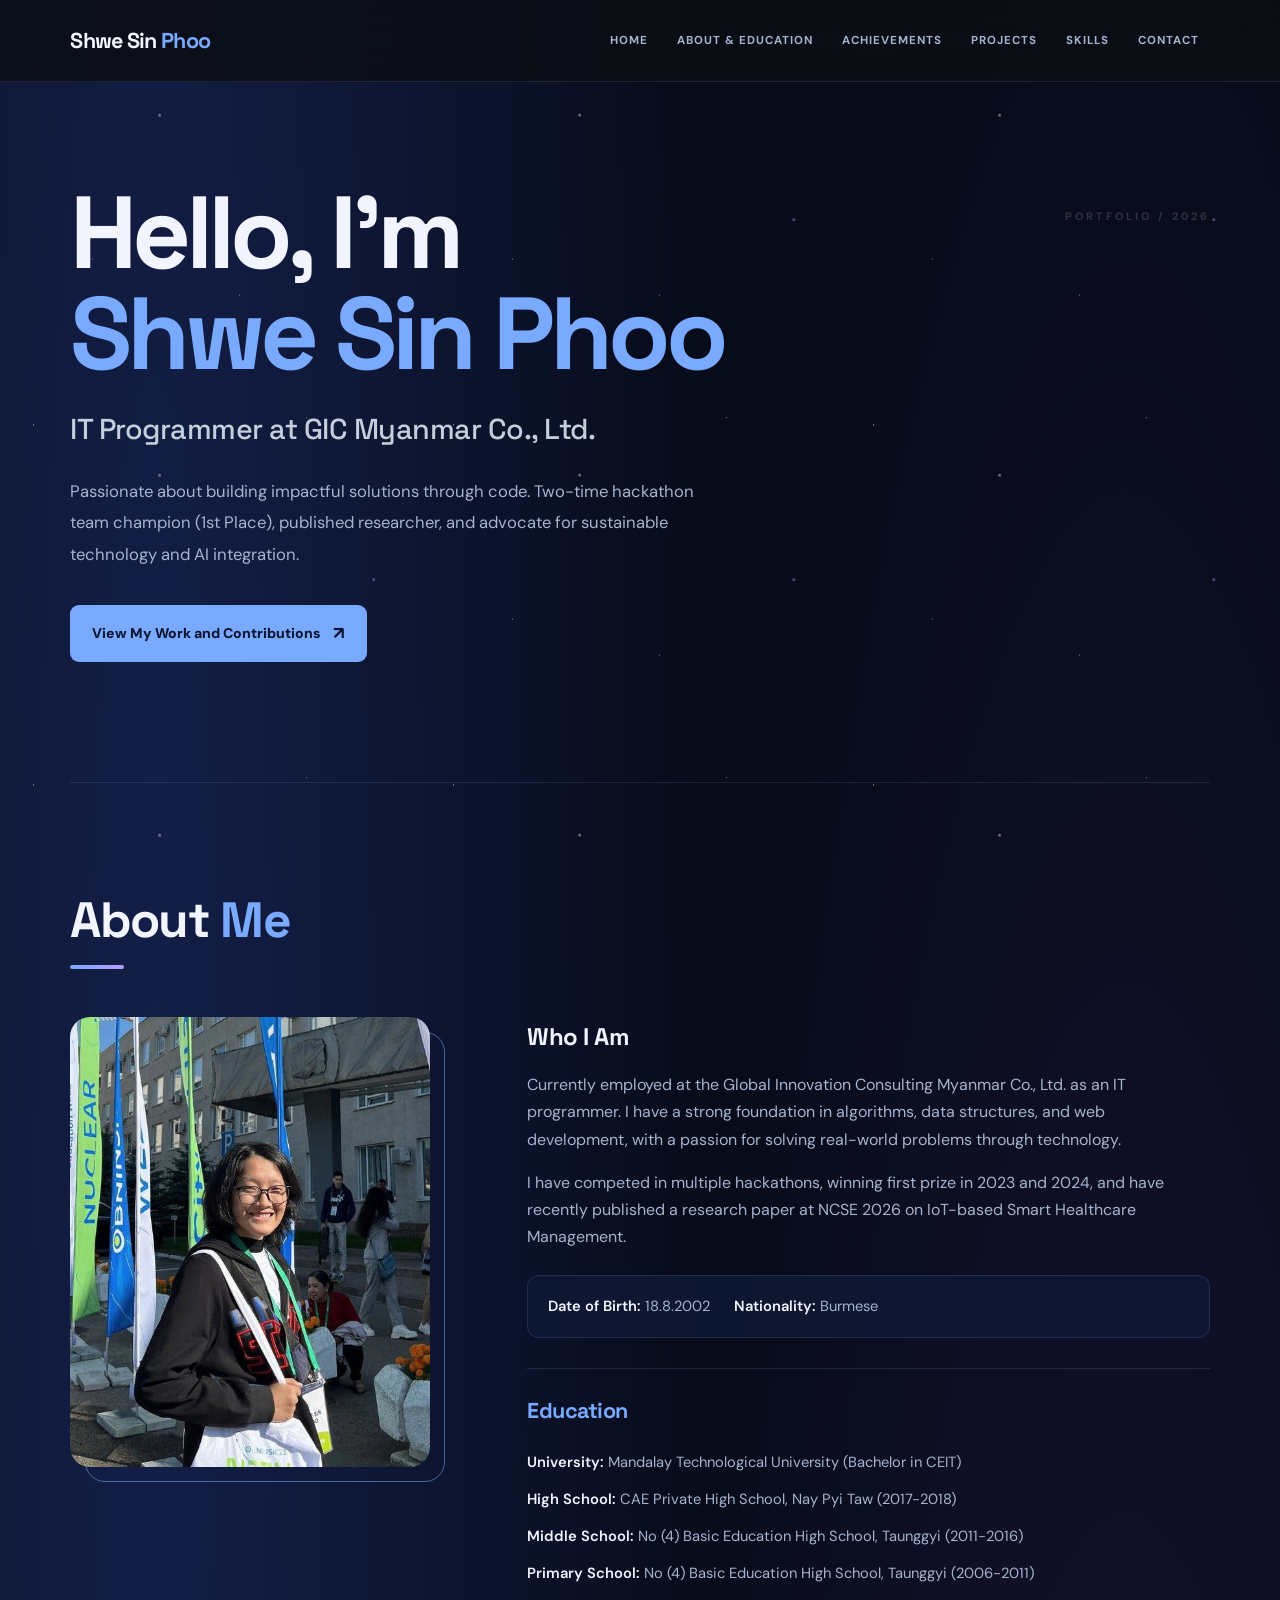
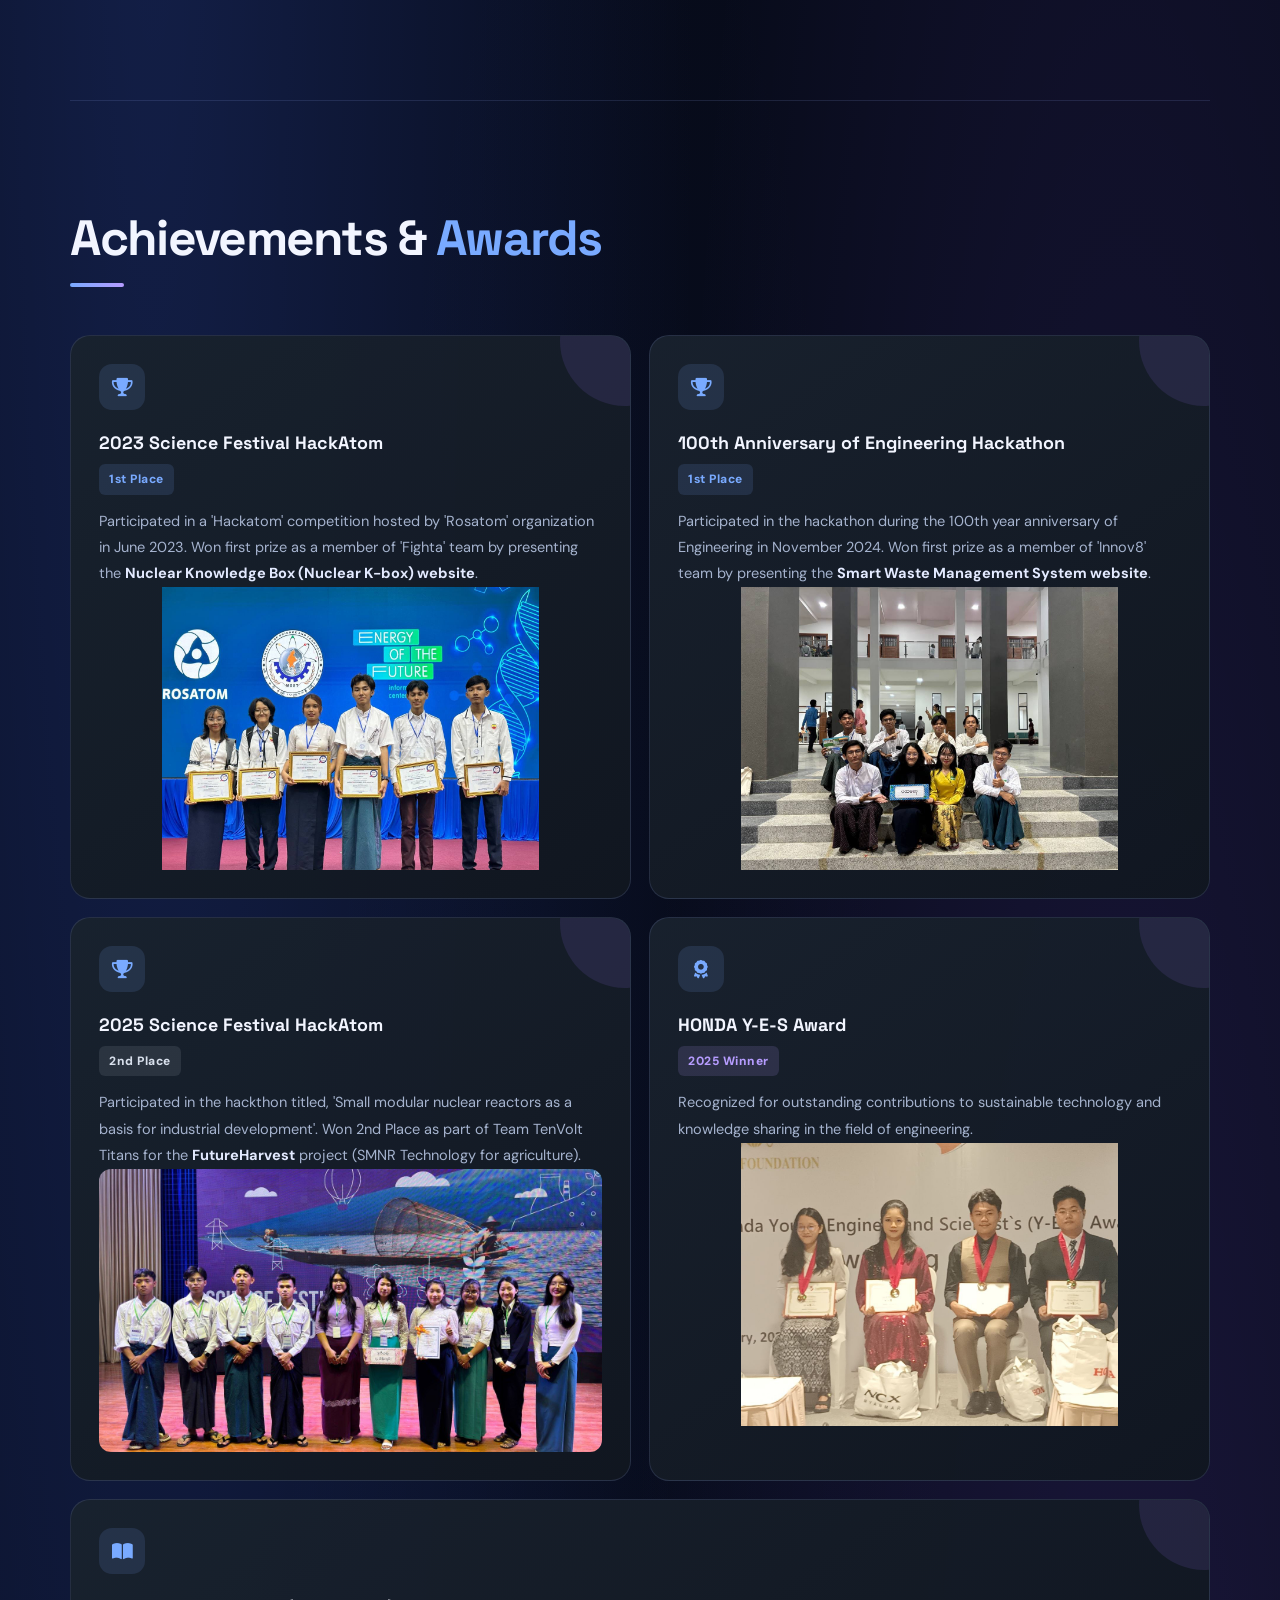
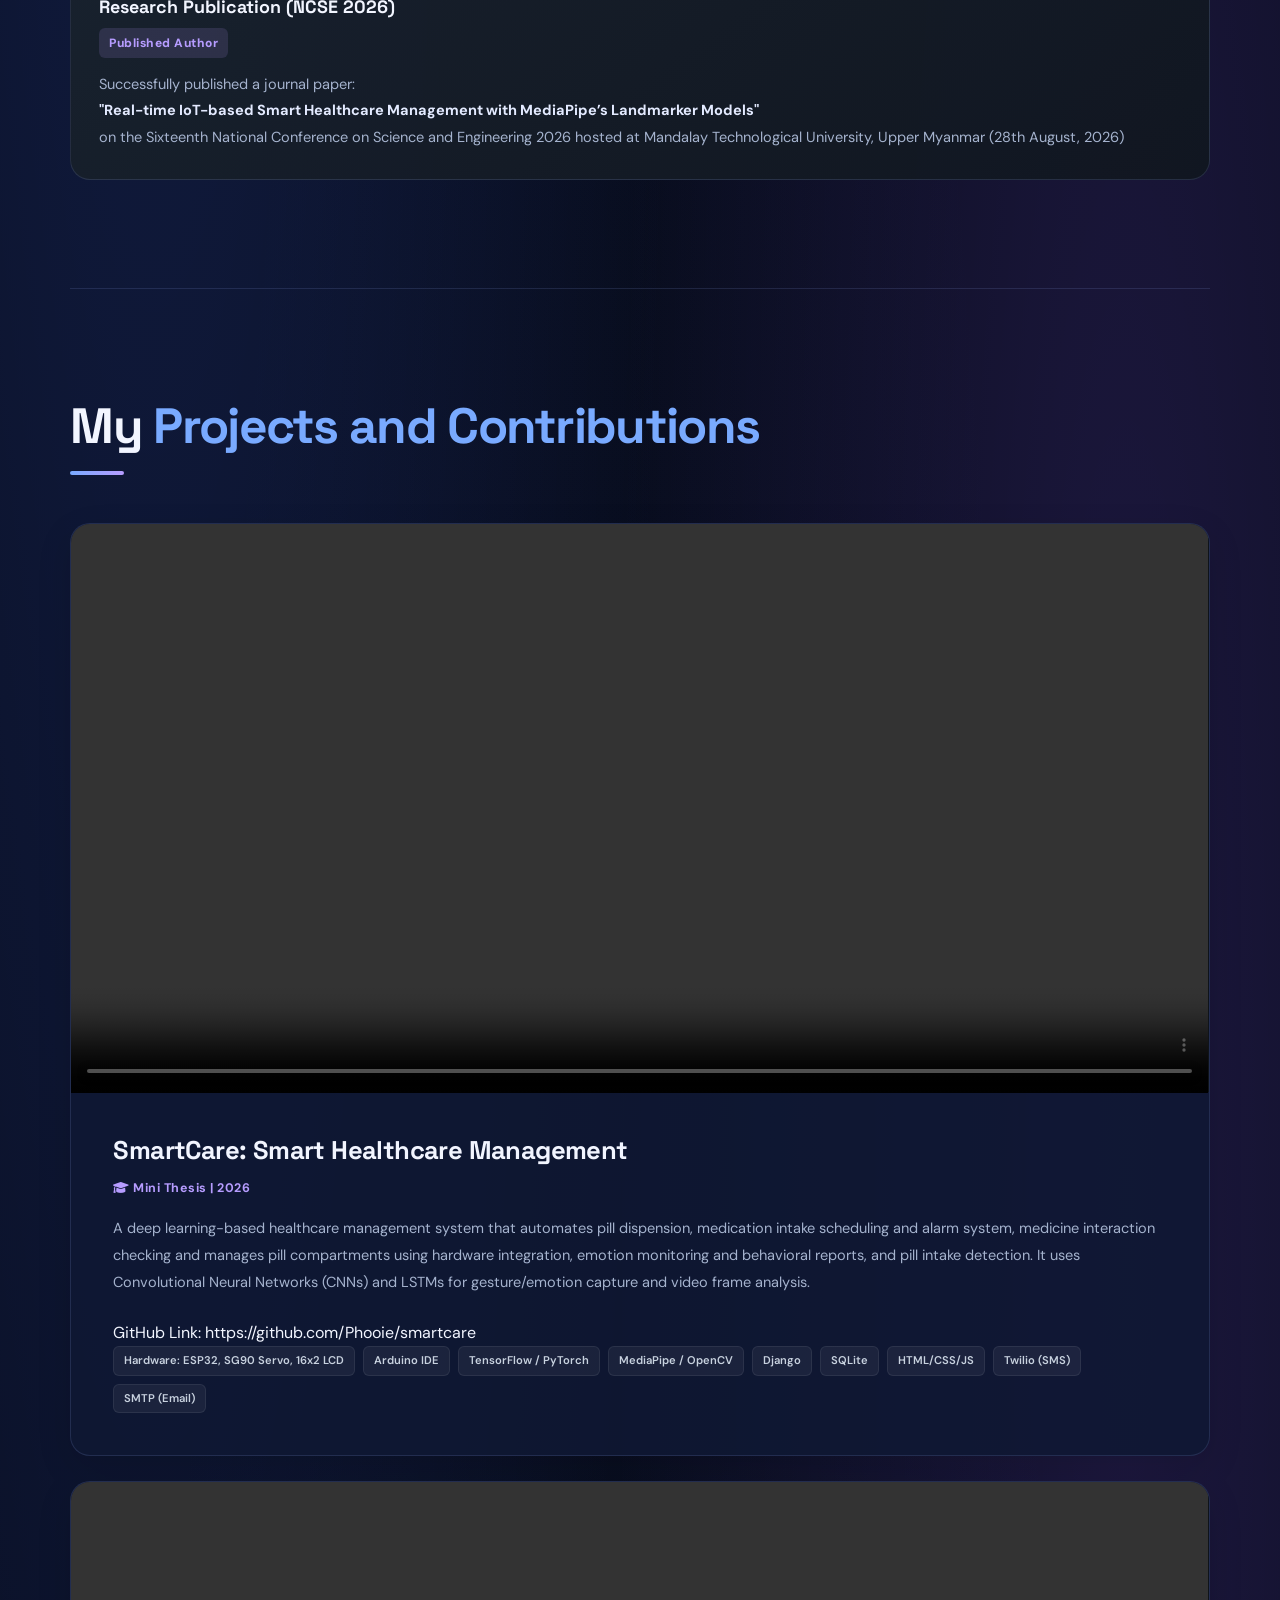
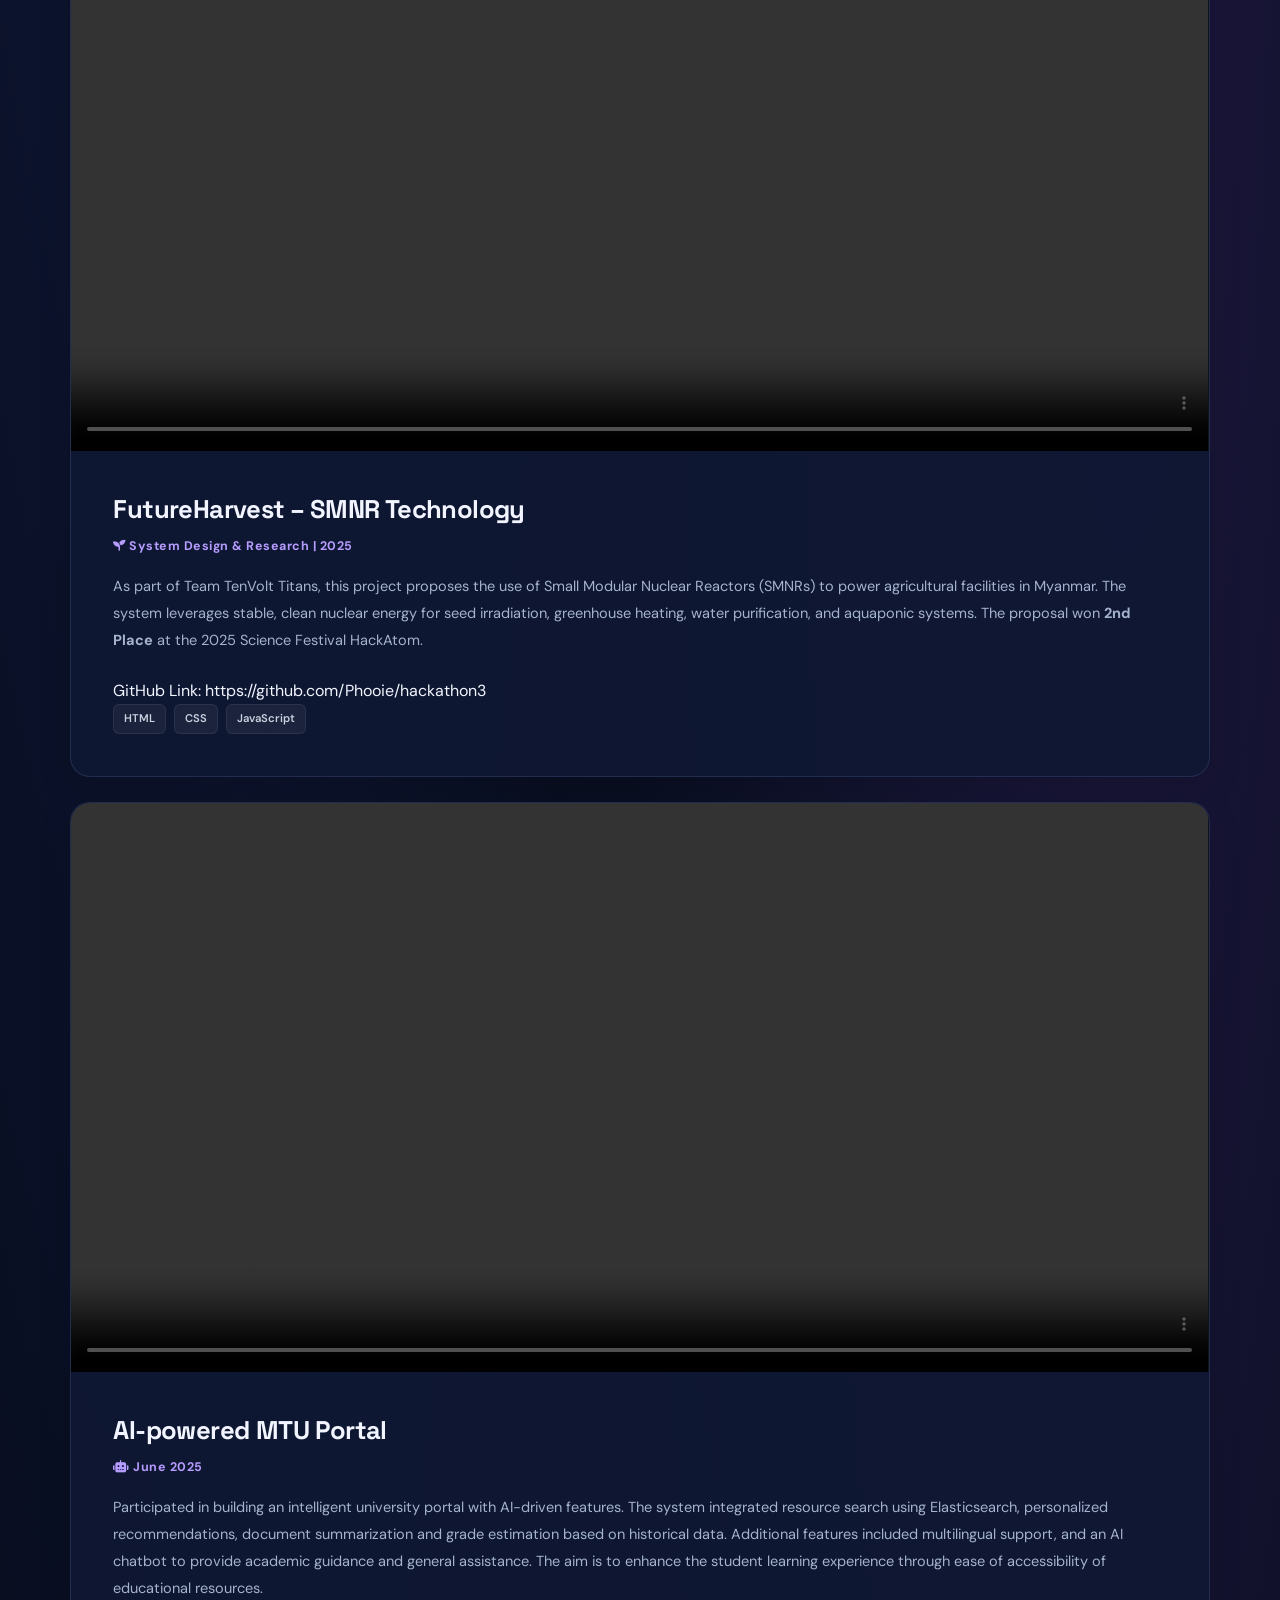
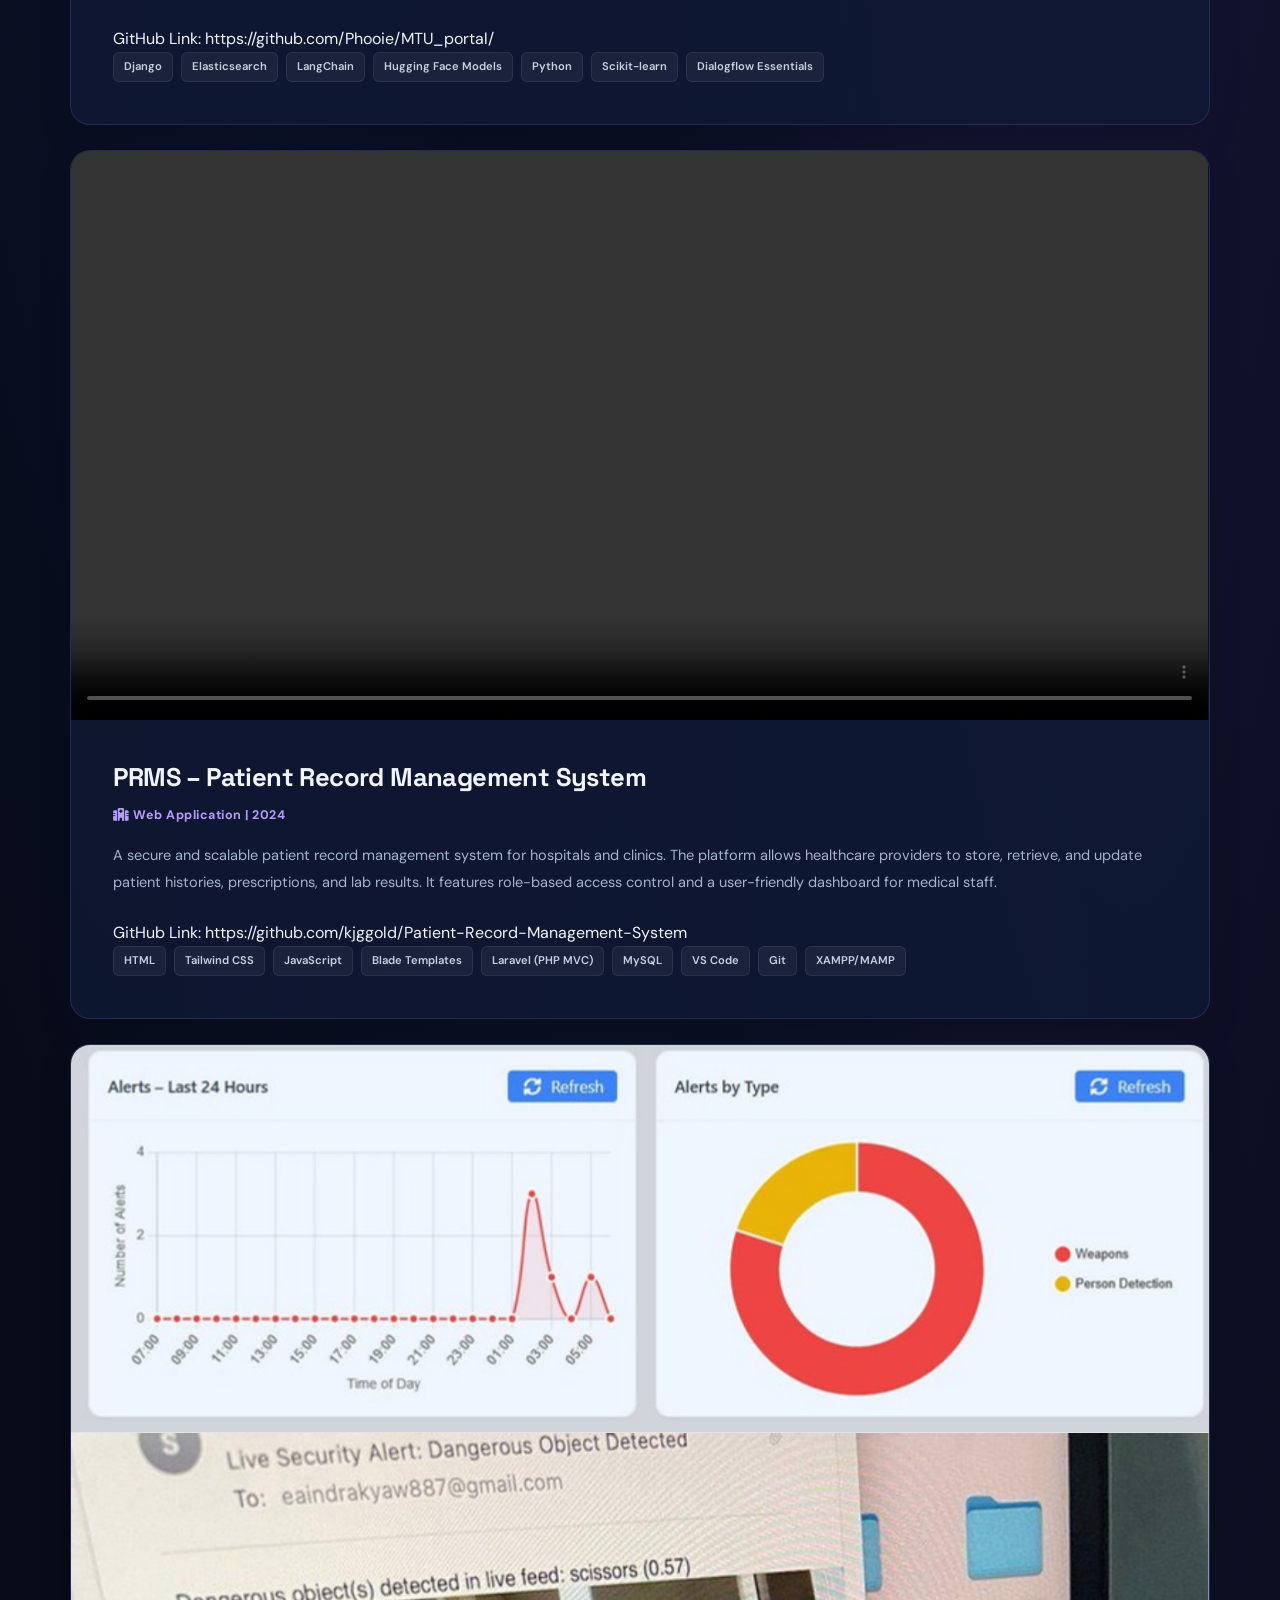
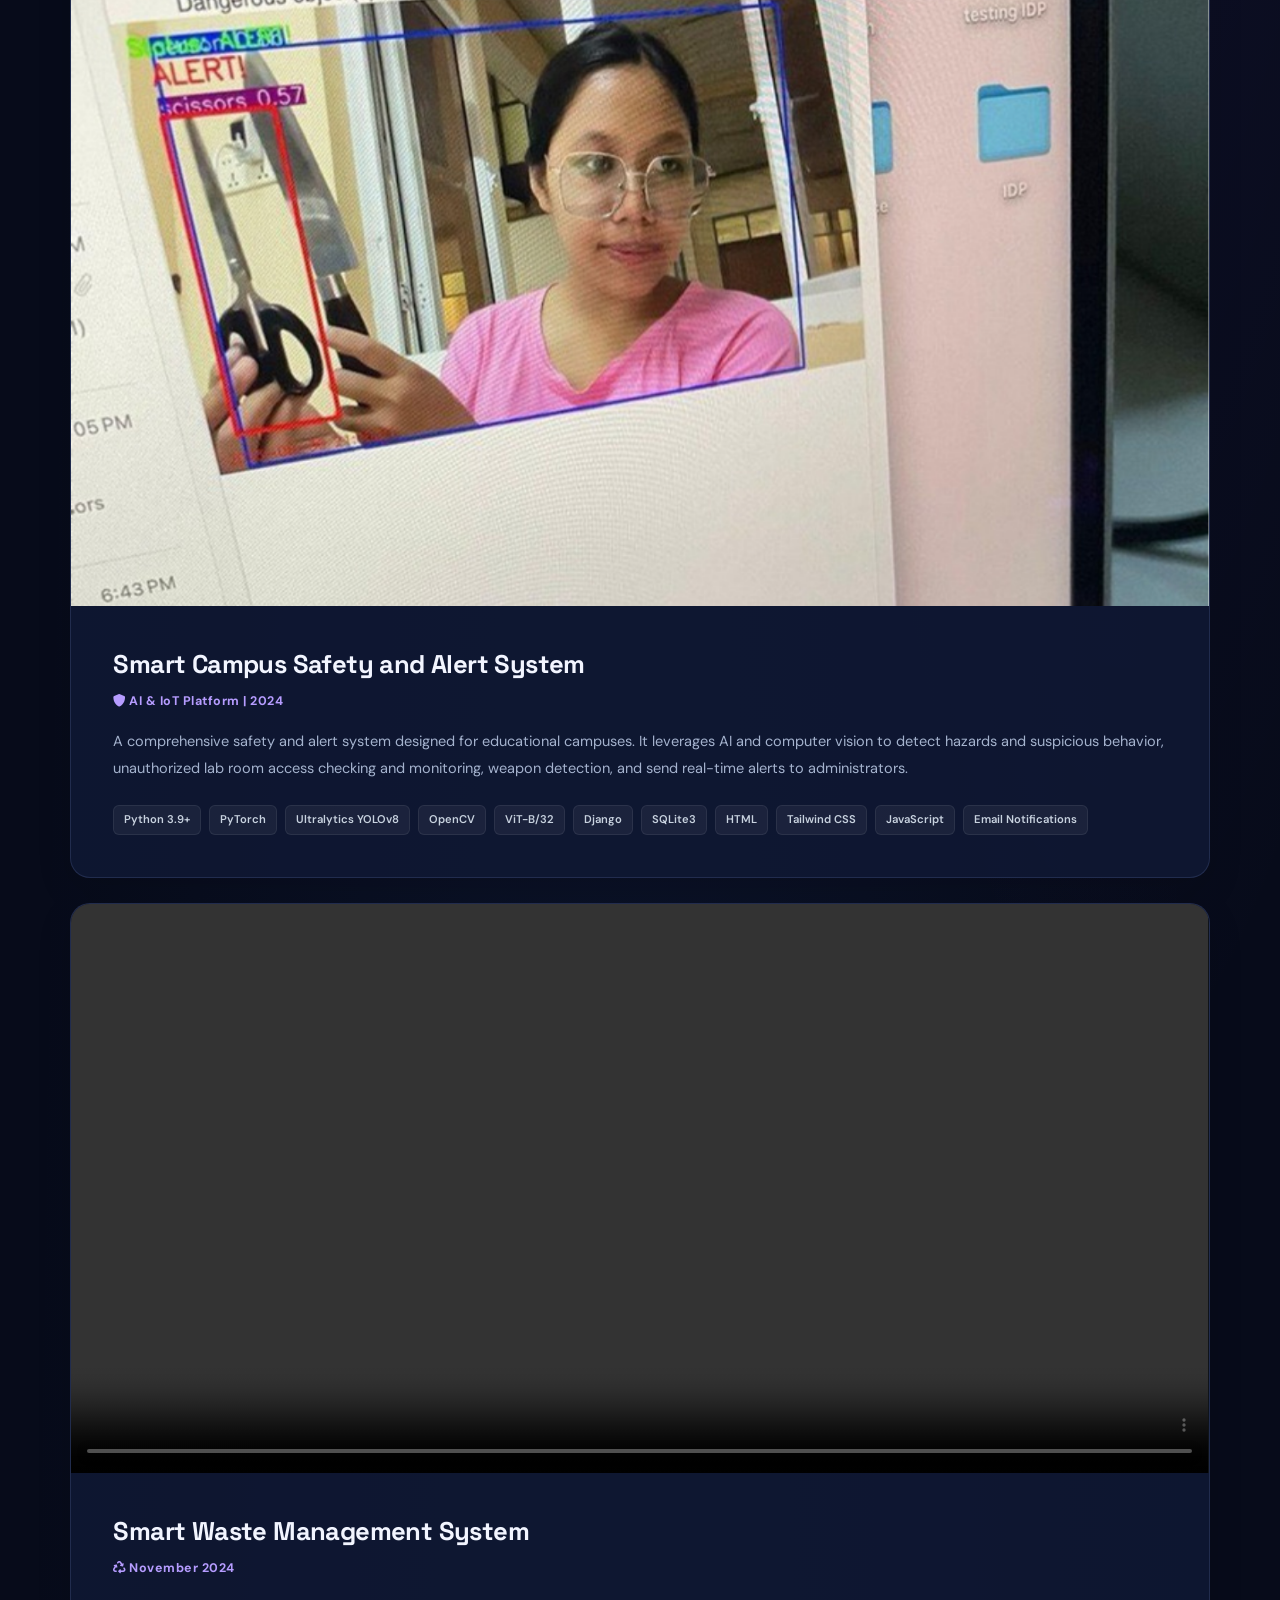
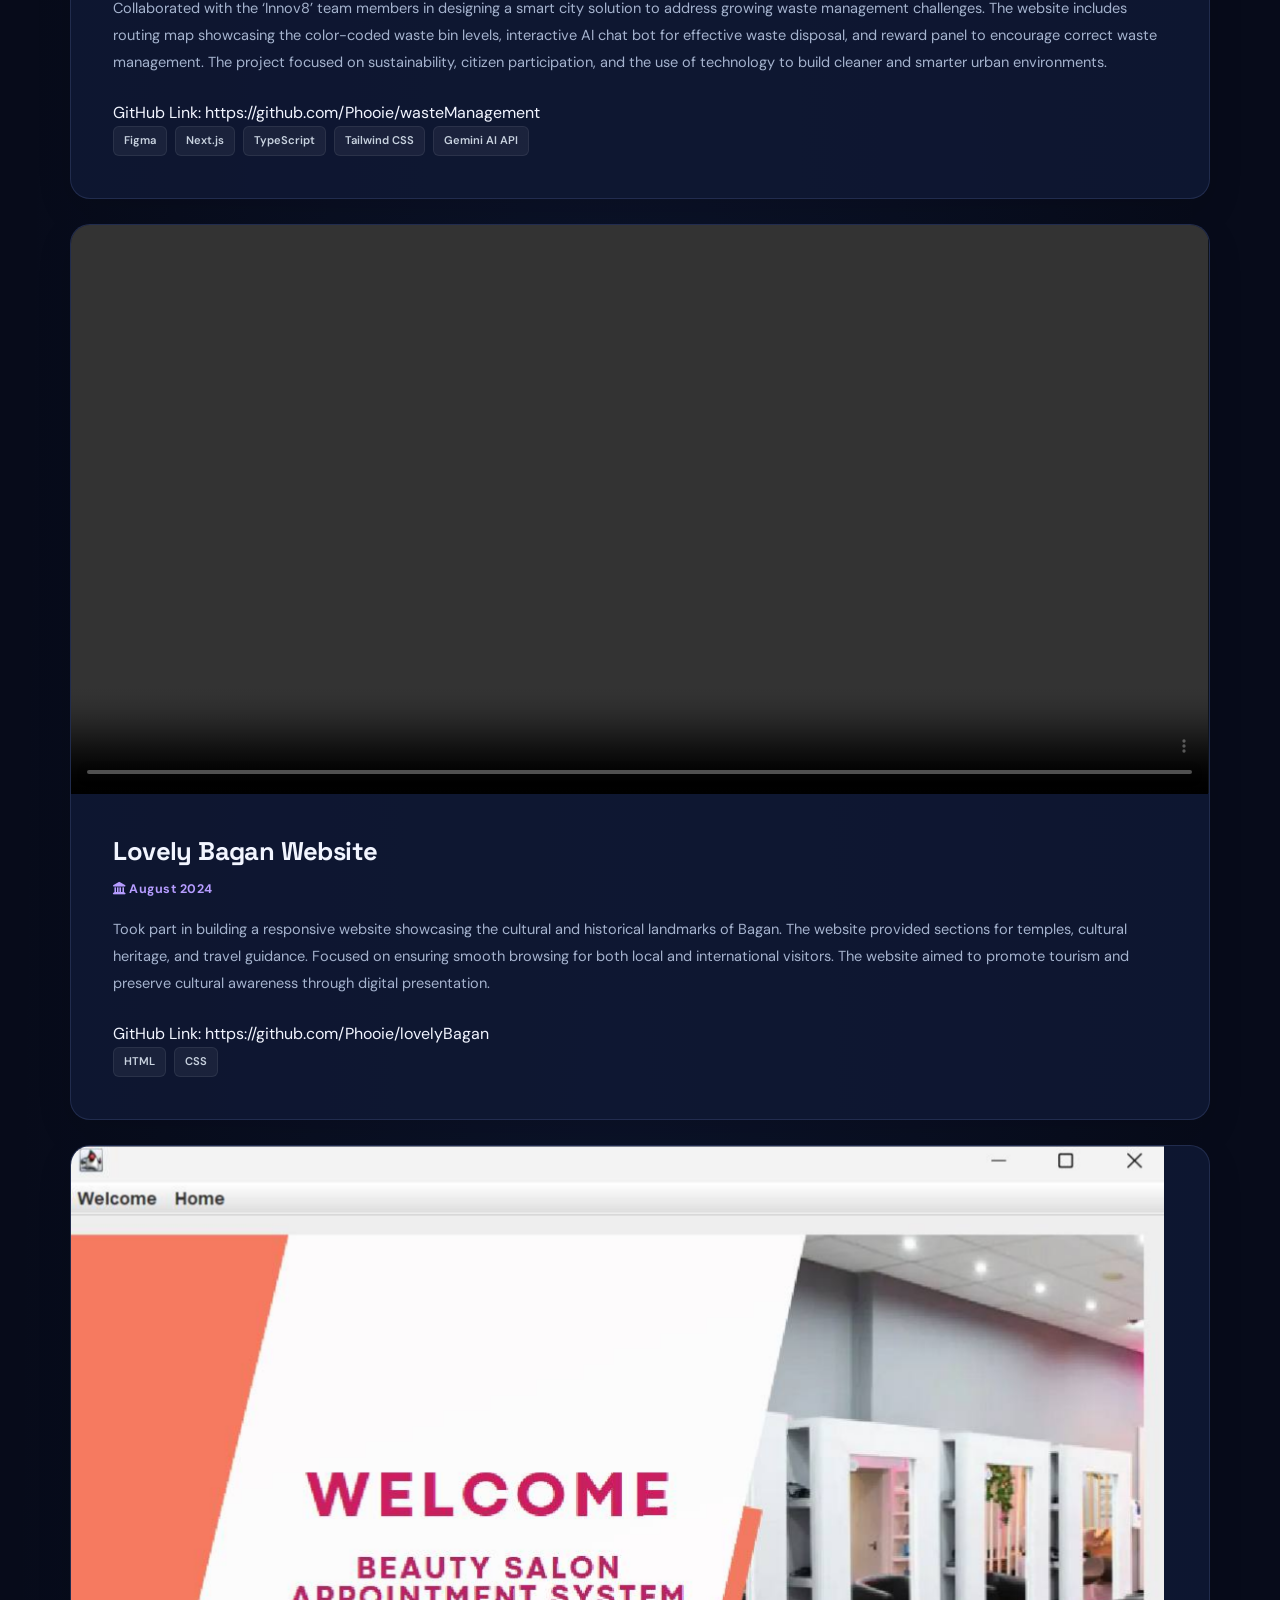
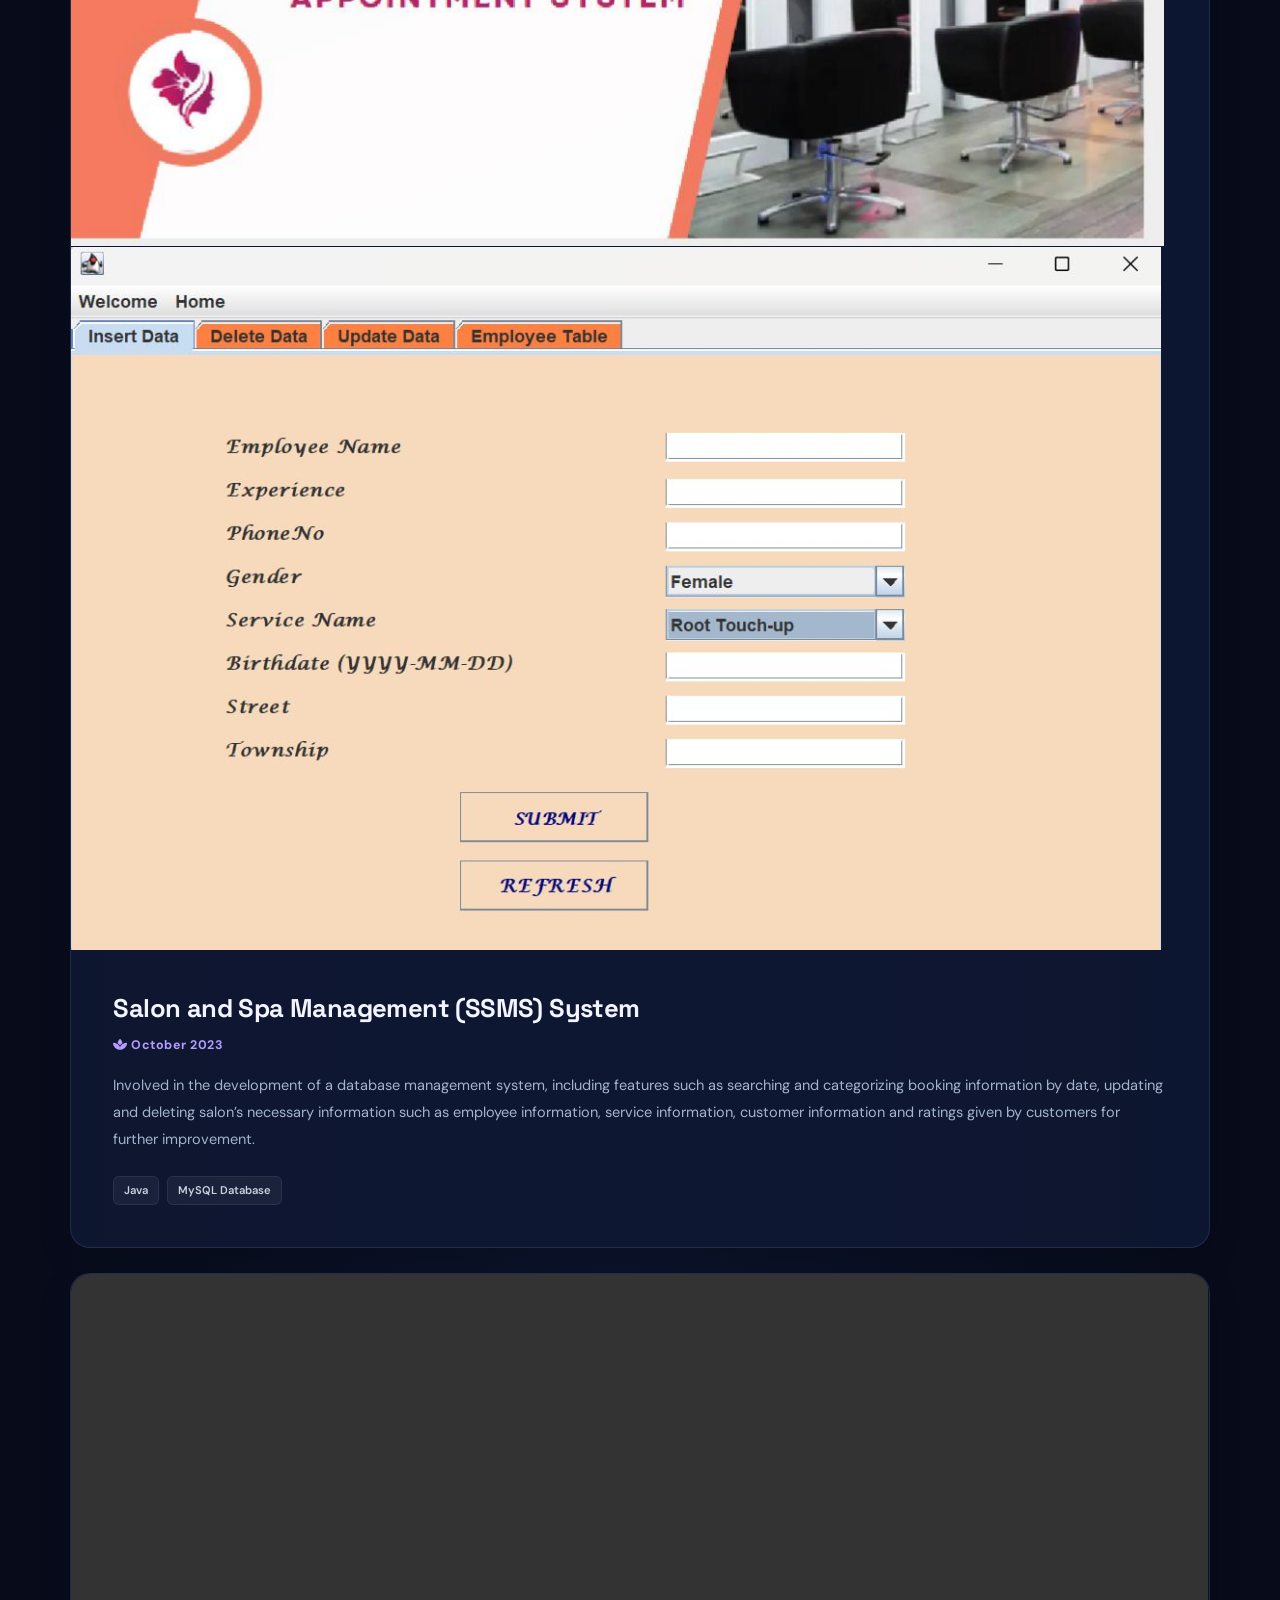
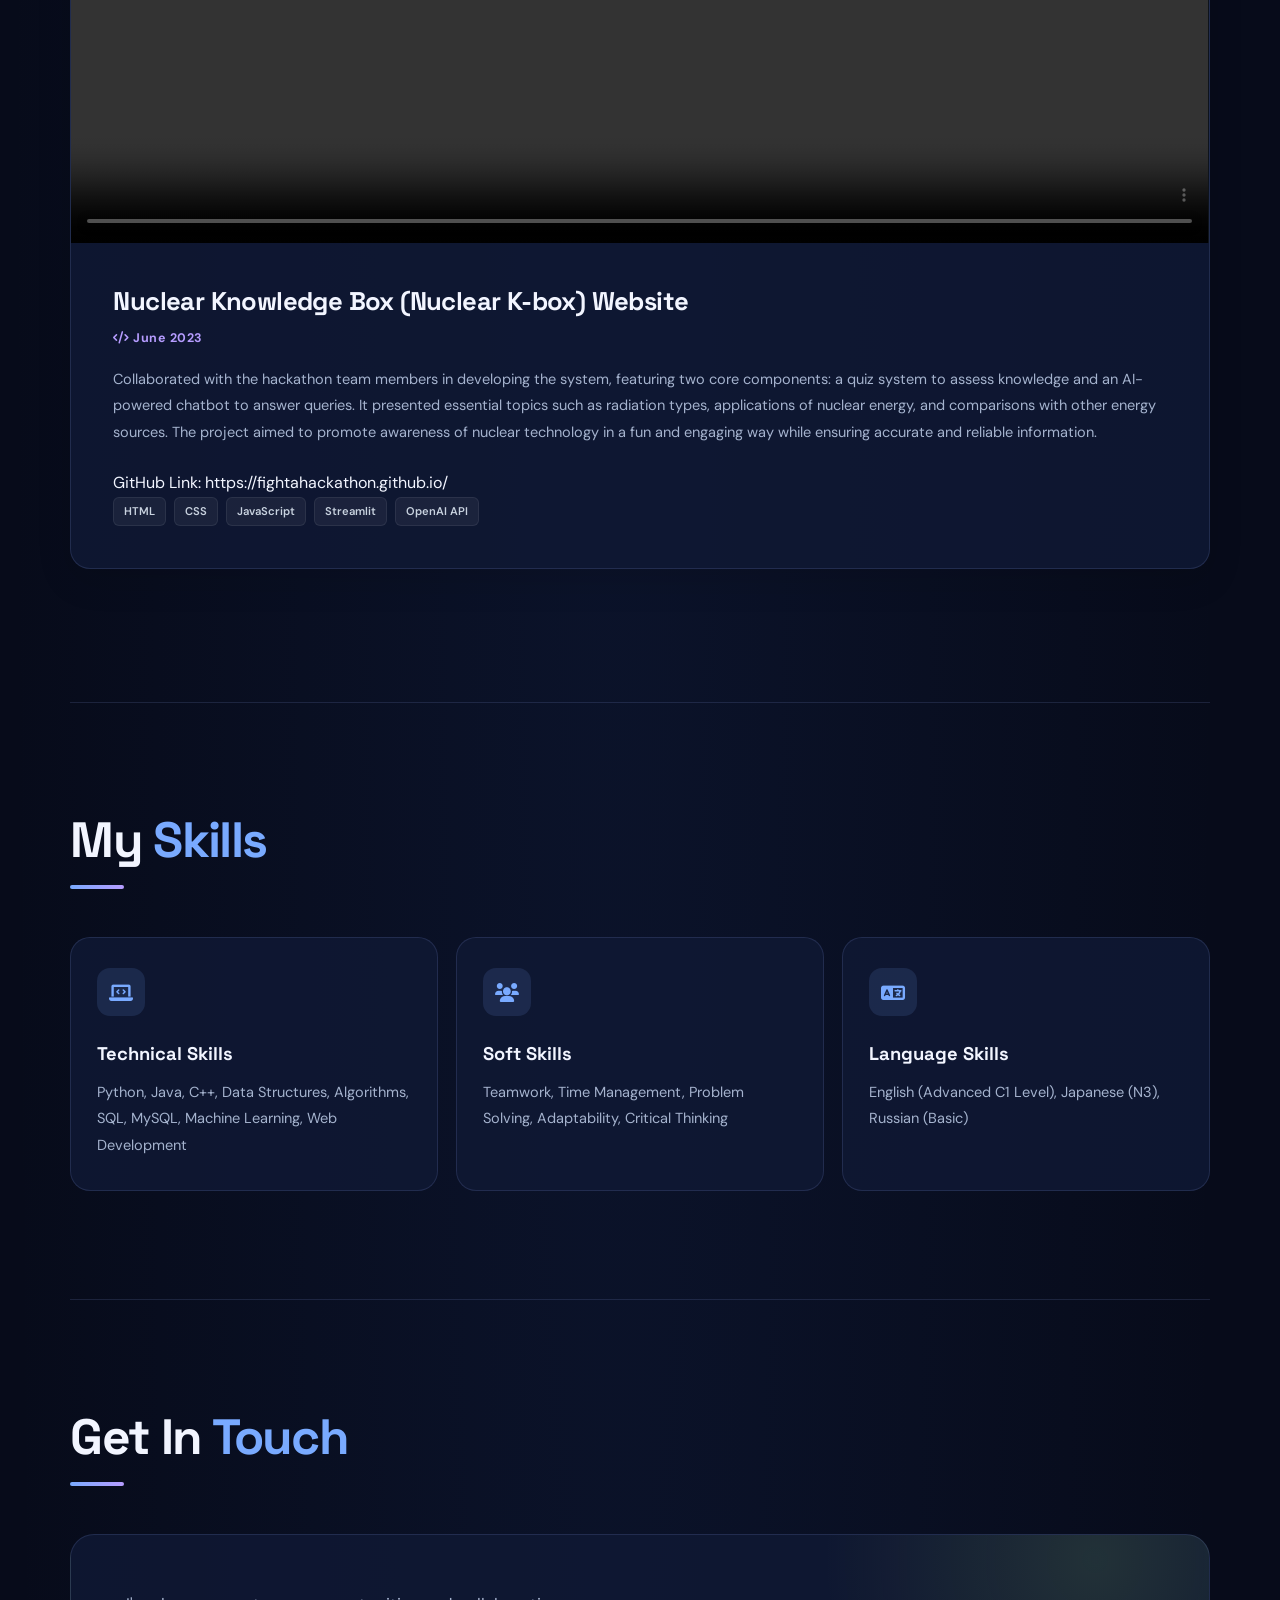
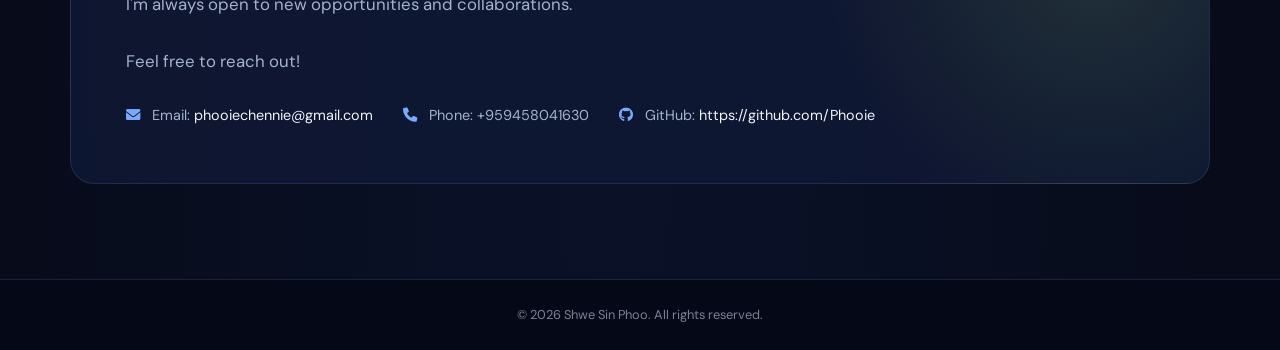
==== commit 3ba85496: "pictureInsert" ====
--- a/index.html
+++ b/index.html
@@ -223,6 +223,8 @@
 
         <!-- 9. Smart Campus Safety and Alert System -->
         <div class="project-card">
+            <img src="media\campus1.png" alt="Alert_percentages">
+            <img src="media\campus2.png" alt="Threat_detection">
             <!-- <video width="400" controls>
                     <source src="demo\mtu.mp4" type="video/mp4">
                     Your browser does not support HTML video.
@@ -288,6 +290,8 @@
         </div>
 
         <div class="project-card reverse">
+            <img src="media\salon1.png" alt="Home_Page">
+            <img src="media\image.png" alt="Appointment_booking_form">
             <!-- <video width="400" controls>
                     <source src="demo\bagan.mp4" type="video/mp4">
                     Your browser does not support HTML video.
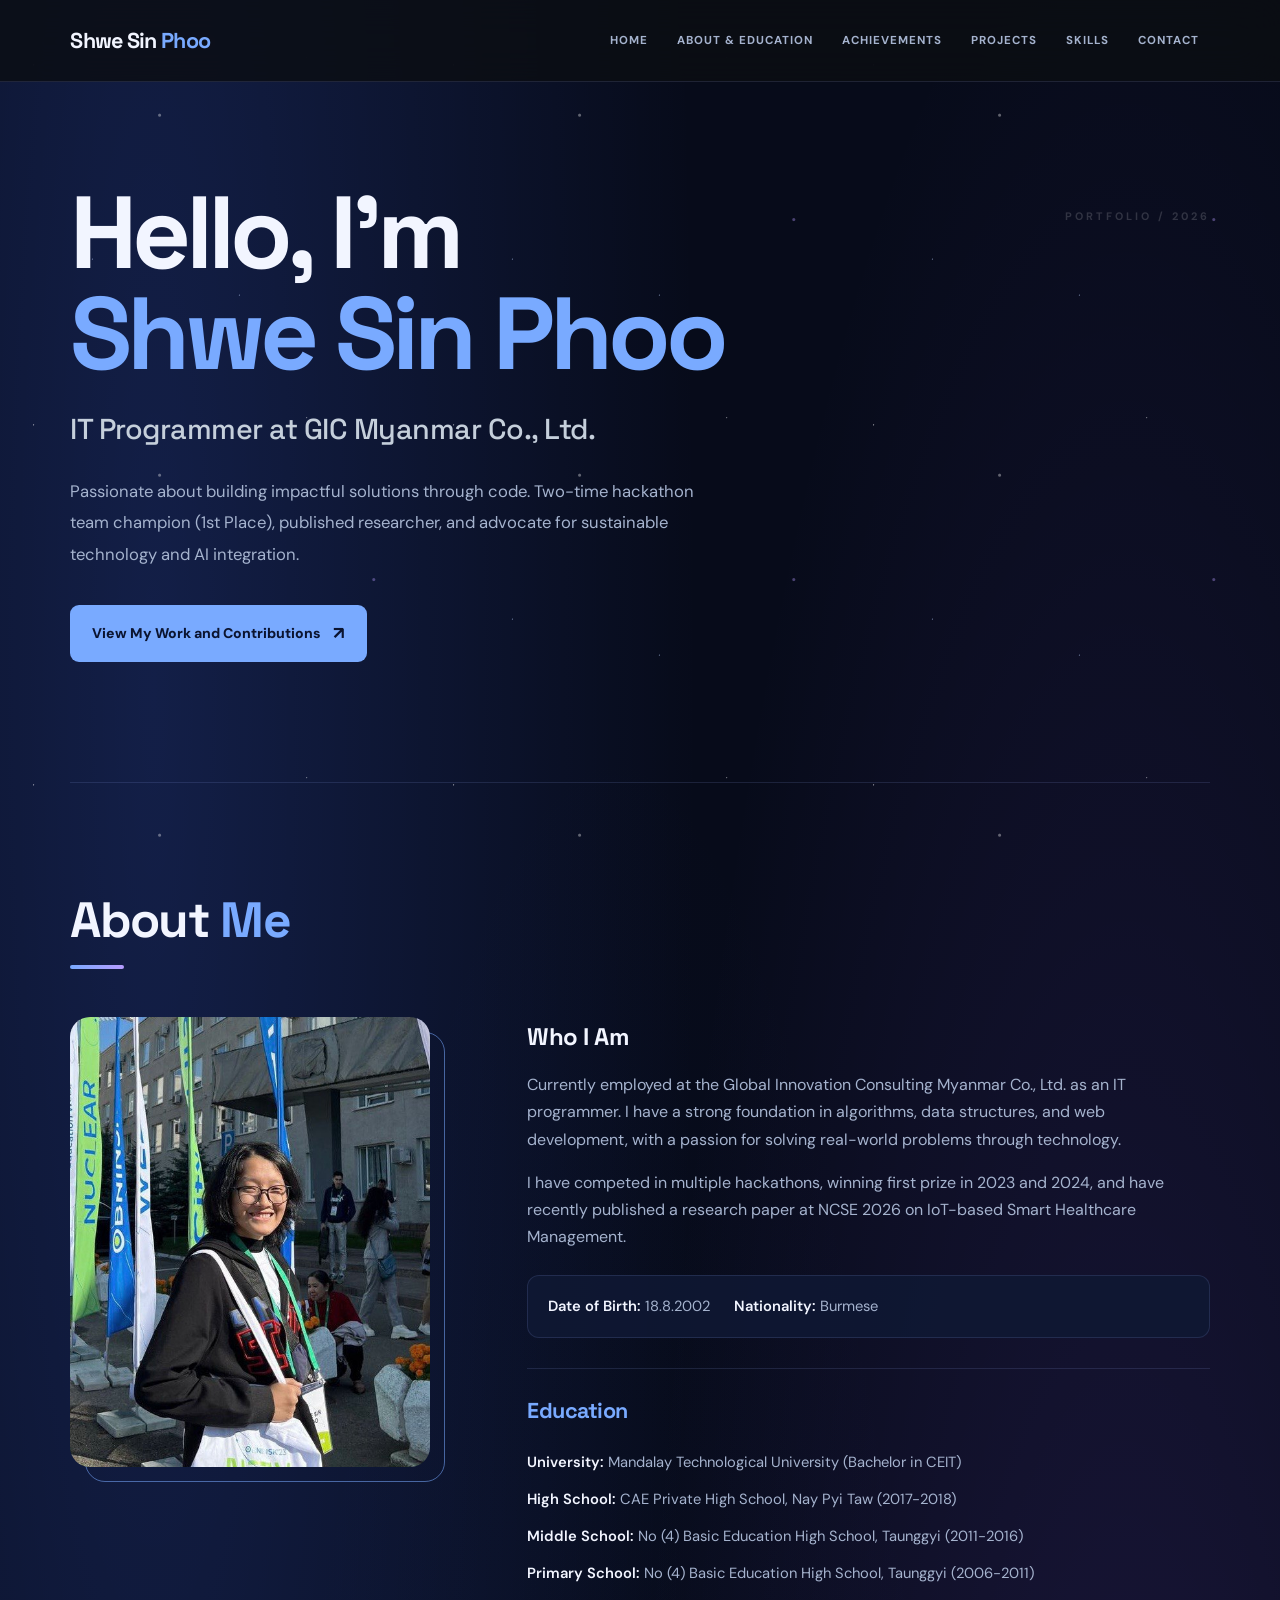
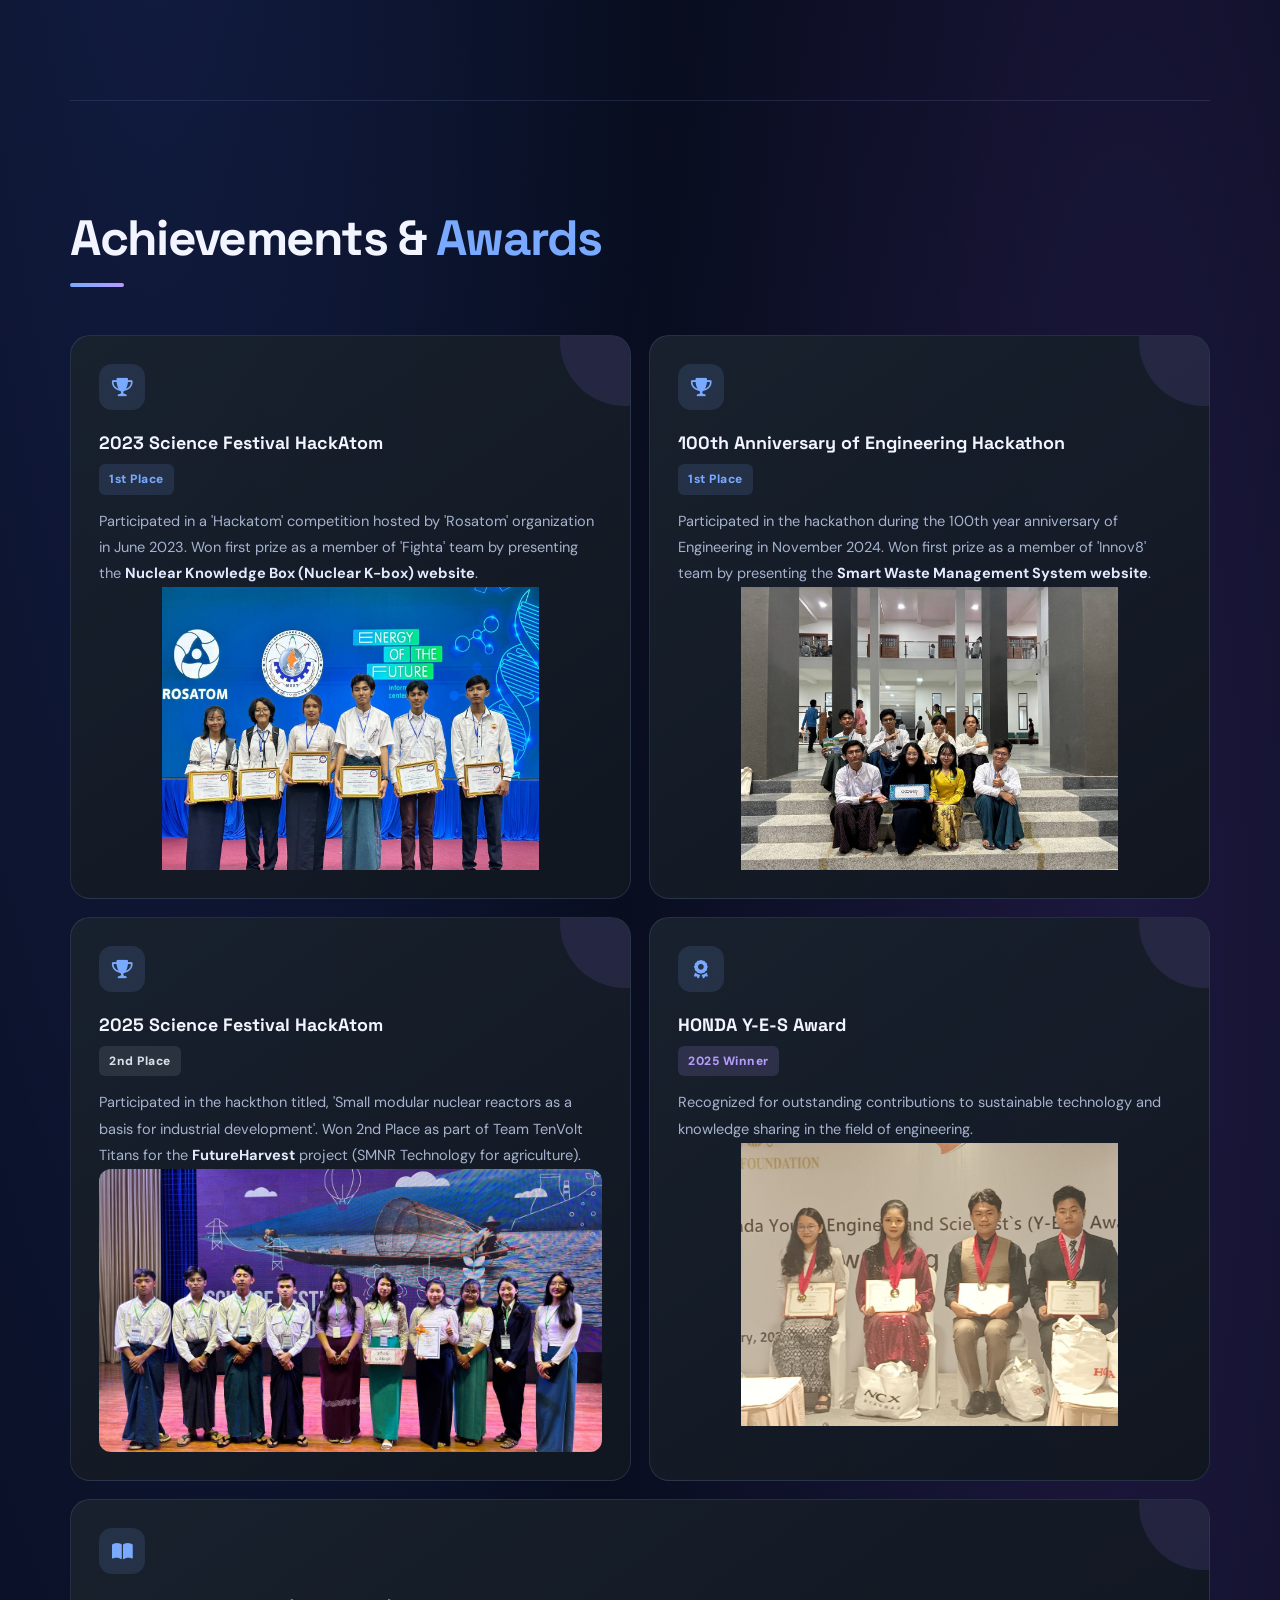
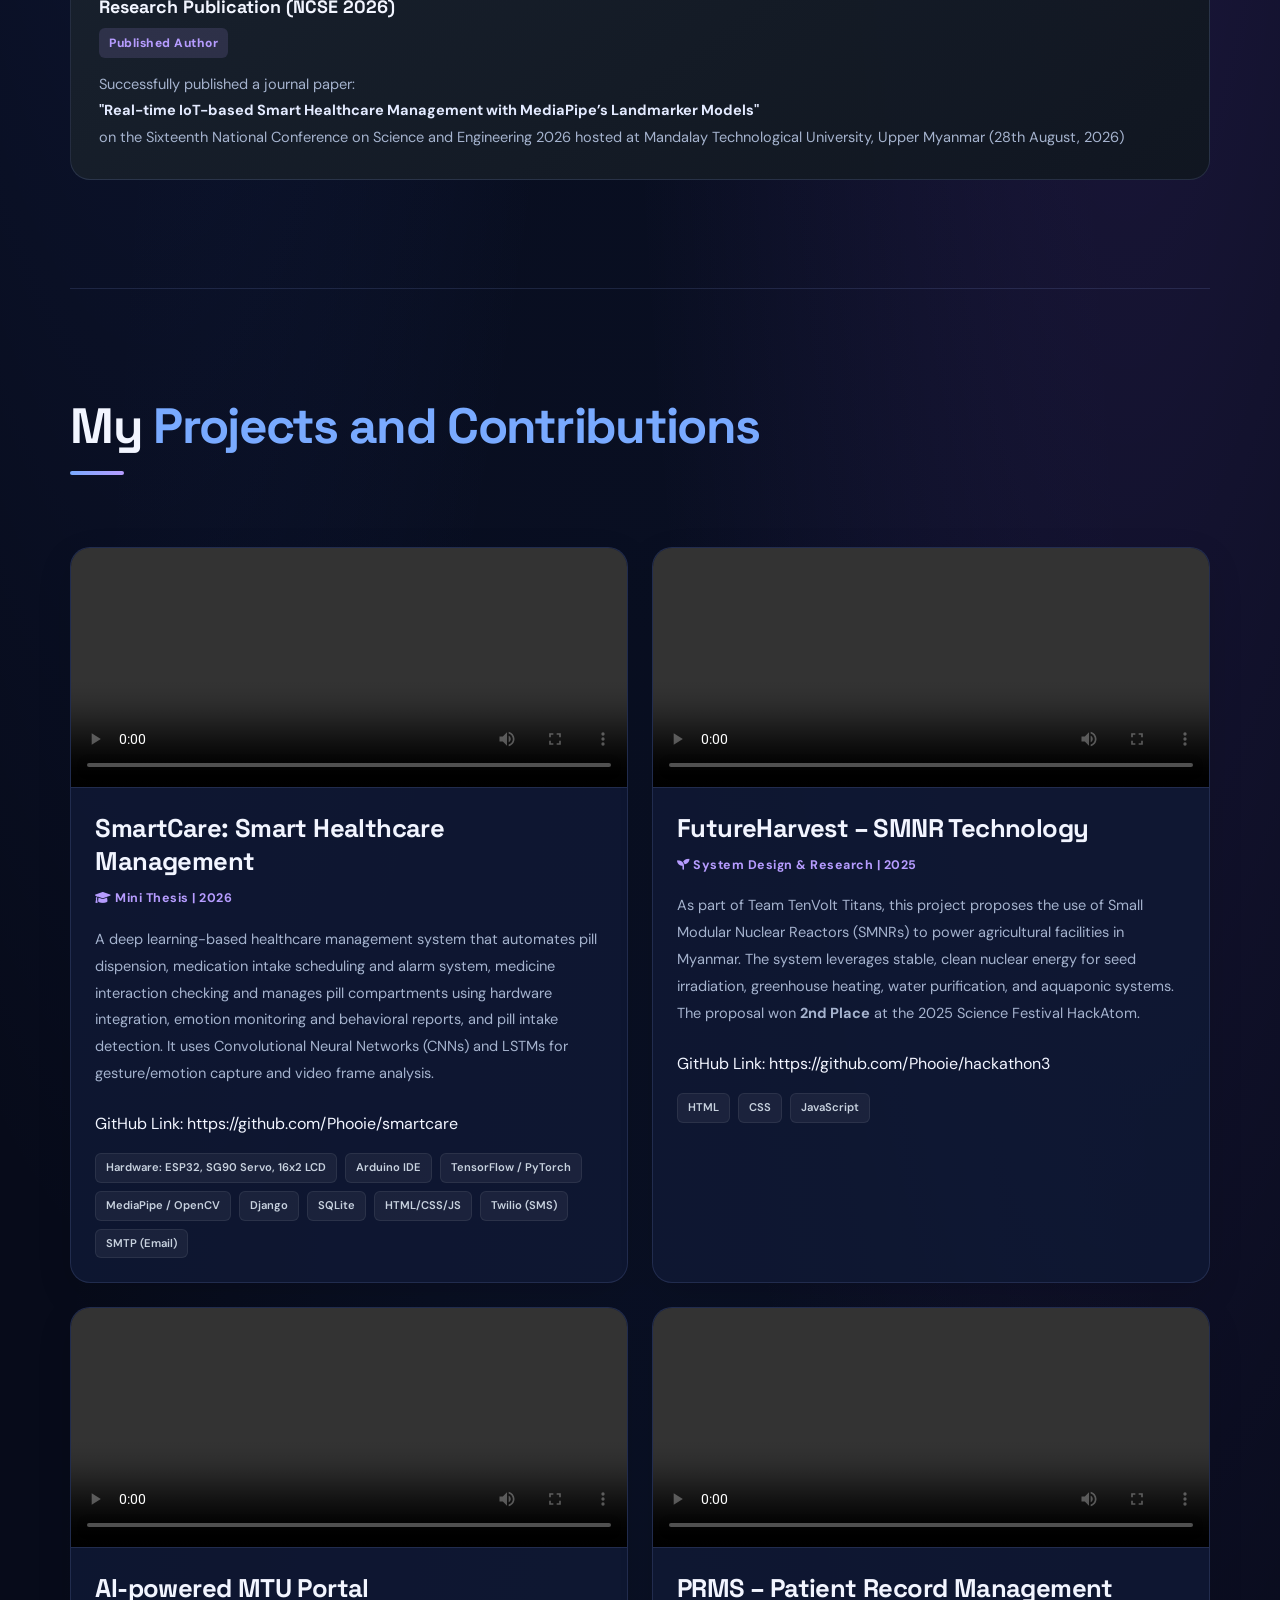
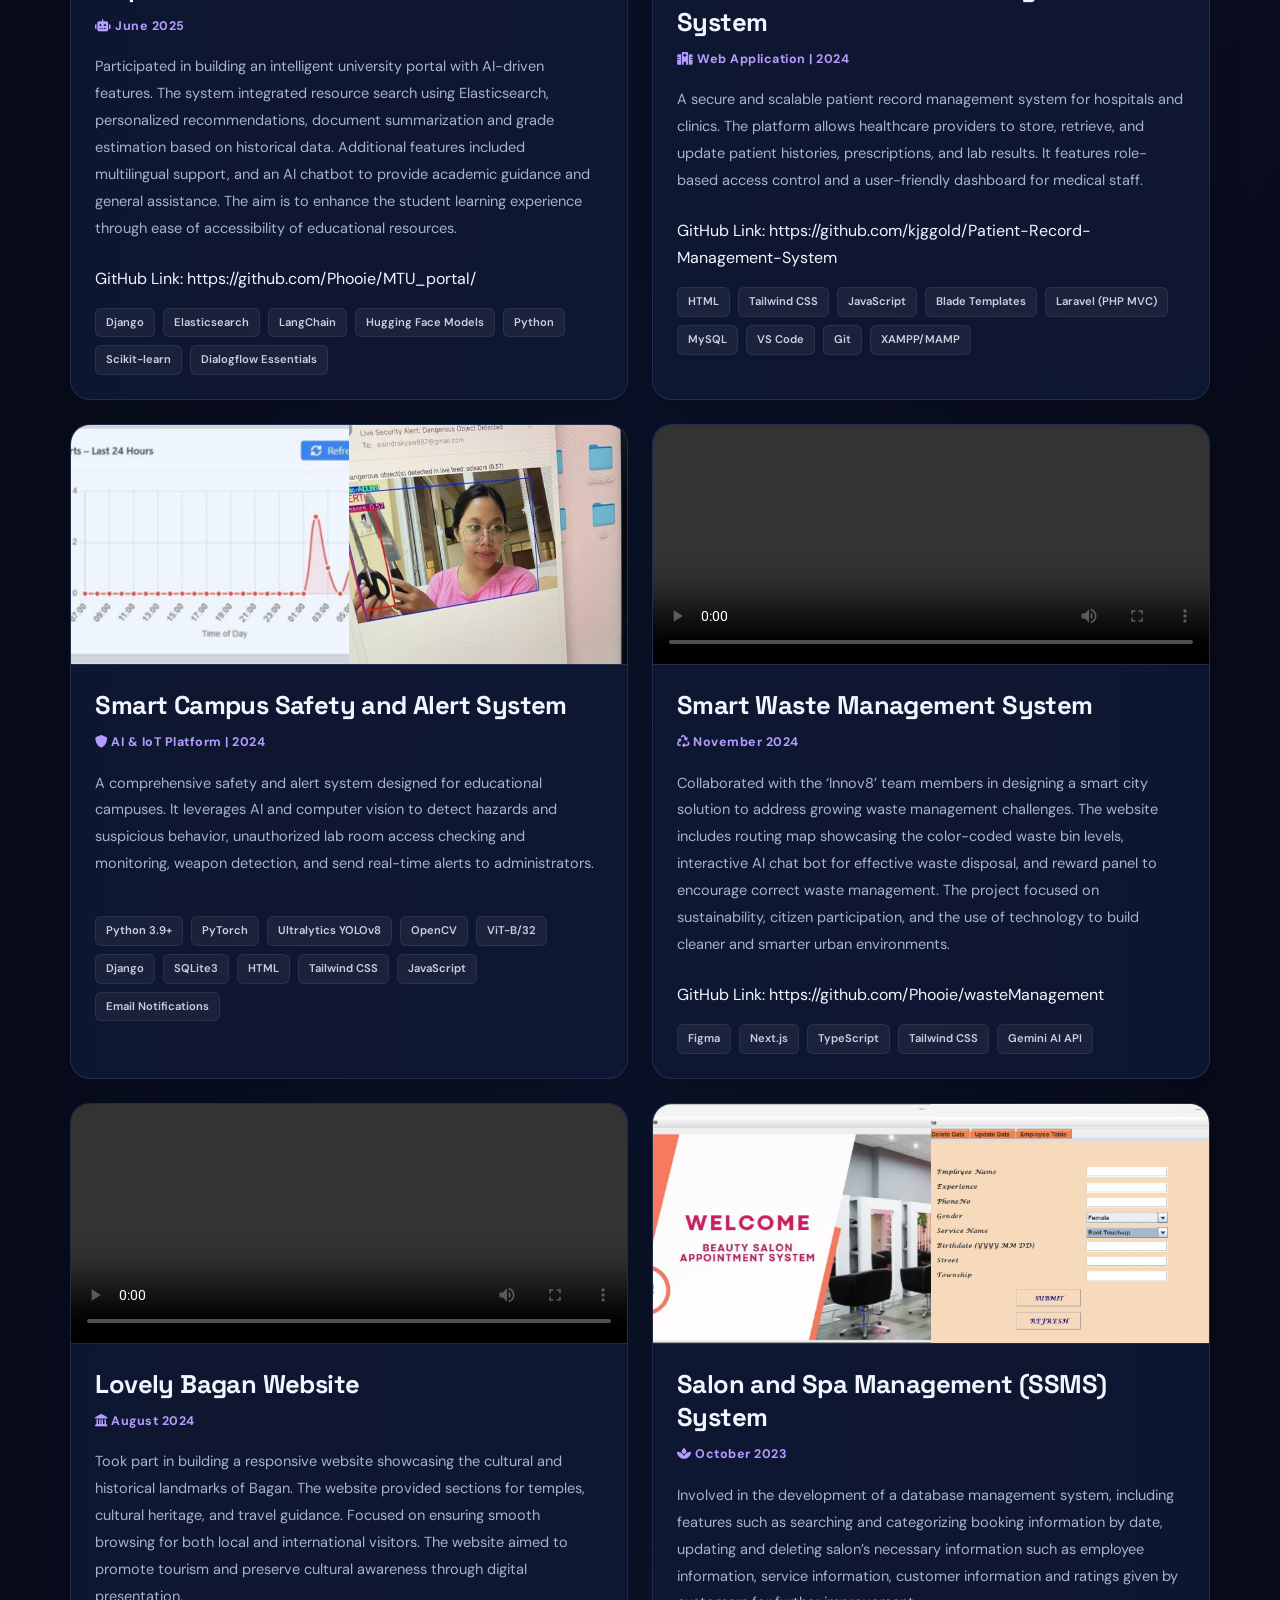
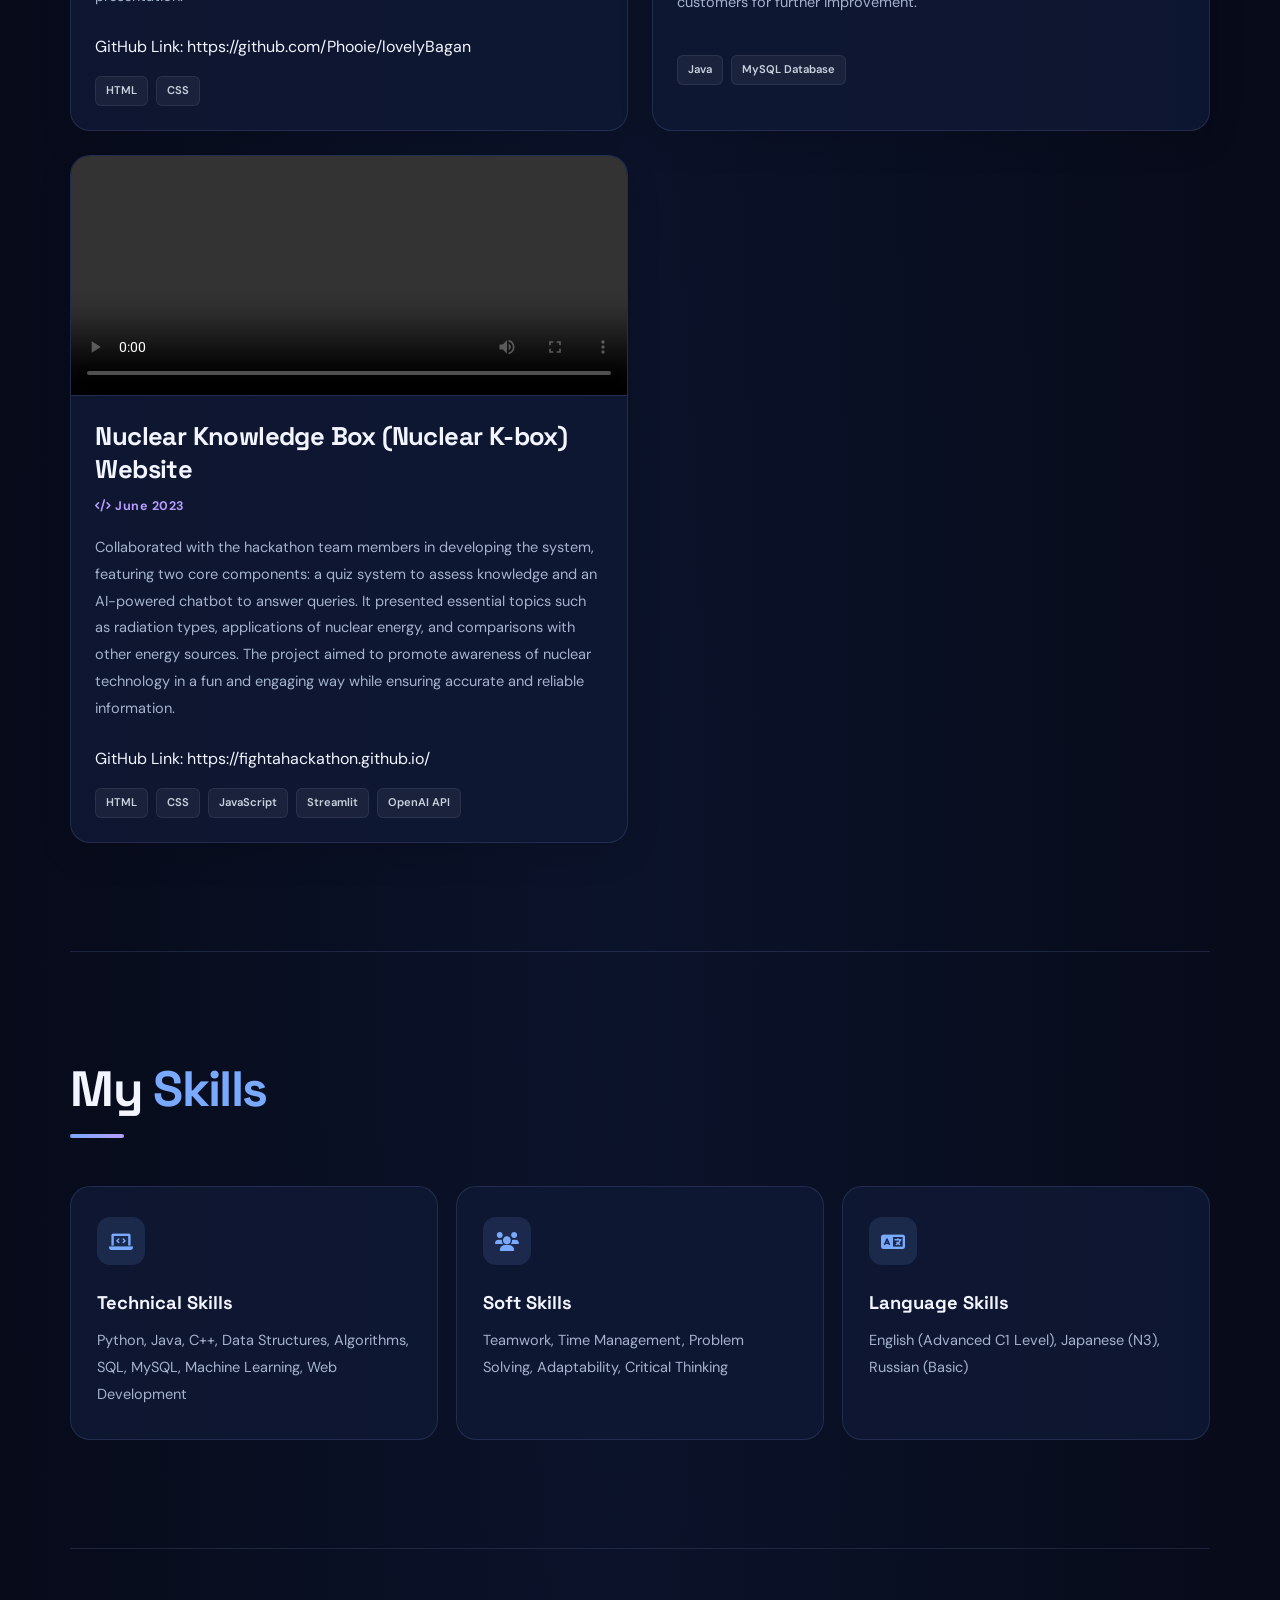
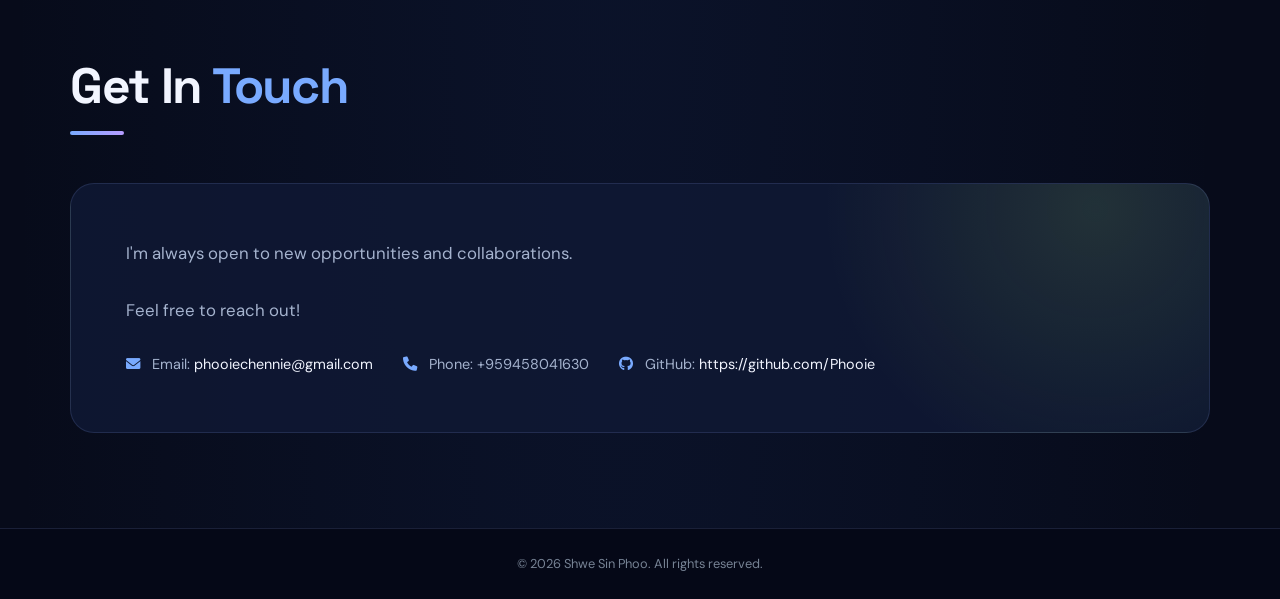
==== commit ebf4de77: "picChange" ====
--- a/index.html
+++ b/index.html
@@ -223,7 +223,7 @@
 
         <!-- 9. Smart Campus Safety and Alert System -->
         <div class="project-card">
-            <img src="media\campus1.png" alt="Alert_percentages">
+            <img src="media\campus3.png" alt="Alert_percentages">
             <img src="media\campus2.png" alt="Threat_detection">
             <!-- <video width="400" controls>
                     <source src="demo\mtu.mp4" type="video/mp4">
--- a/styles.css
+++ b/styles.css
@@ -793,77 +793,96 @@
 
 
 /* =========================================================
-   CUSTOM UPDATES: VIDEO STYLING & PUBLICATION GRID
+   NEW 2-COLUMN GRID LAYOUT & MEDIA FIXES
    ========================================================= */
 
-/* 1. Make the Publication Card span both columns */
+/* 1. Main Projects Grid: 2 Columns */
+.projects {
+    display: grid !important;
+    grid-template-columns: repeat(2, 1fr);
+    gap: 24px;
+    align-items: stretch; /* Makes sure both cards in a row are the exact same height */
+}
+
+/* Make the section heading span across both columns */
+.projects .heading {
+    grid-column: 1 / -1;
+}
+
+/* 2. Project Card Internals (Flexbox for side-by-side images) */
+.project-card {
+    display: flex !important;
+    flex-wrap: wrap;
+    flex-direction: row !important;
+    margin-bottom: 0 !important; /* Removing old margin, relying on the grid gap */
+    height: 100%; /* Fills the grid cell completely */
+    align-content: flex-start; /* Pushes media to the top, text below it */
+}
+
+/* Override the old "reverse" class so it doesn't break the grid layout */
+.project-card.reverse {
+    flex-direction: row !important;
+}
+
+/* 3. Media Sizing (Images & Videos) */
+/* Force ALL direct media elements to have the exact same uniform height */
+.project-card > img,
+.project-card > video,
+.project-card > .project-media,
+.project-card > .project-image {
+    height: 240px; /* Uniform height for media */
+    object-fit: cover;
+    display: block;
+    margin: 0;
+    border-bottom: 1px solid var(--line);
+}
+
+/* If a card has a single video, or a single image, it takes full width */
+.project-card > video,
+.project-card > .project-media,
+.project-card > .project-image,
+.project-card > img:only-of-type {
+    flex: 0 0 100%;
+    width: 100%;
+}
+
+/* If a card has TWO images (like SSMS and Campus), they share 50% width side-by-side */
+.project-card > img {
+    flex: 0 0 50%;
+    width: 50%;
+}
+
+/* Ensure video inside wrapper fills the wrapper */
+.project-card > .project-media video,
+.project-card > .project-image video {
+    width: 100%;
+    height: 100%;
+    object-fit: cover;
+}
+
+/* 4. Content Area */
+.project-card > .project-content {
+    flex: 1 1 100%; /* Takes full width and fills remaining vertical space */
+    width: 100%;
+    padding: 24px !important;
+    display: flex;
+    flex-direction: column;
+}
+
+/* Push the tech tags to the bottom so all cards align perfectly */
+.project-card .tech-tags {
+    margin-top: auto;
+    padding-top: 16px;
+}
+
+/* 5. Make the Publication Card span both columns */
 .publication-card {
     grid-column: 1 / -1;
 }
 
-/* 2. Video Styling for Project Cards */
-.project-card > video,
-.project-media {
-    width: 100%;
-    min-height: 280px;
-    overflow: hidden;
-    background: #0e131b;
-    display: block;
-}
-
-.project-card > video,
-.project-media video {
-    width: 100%;
-    height: 100%;
-    min-height: 280px;
-    object-fit: cover; /* Ensures video fills the space beautifully like the images */
-    outline: none;
-    display: block;
-    transition: transform .6s ease, filter .4s ease;
-    filter: saturate(.82);
-}
-
-/* Hover effect for videos */
-.project-card:hover > video,
-.project-card:hover .project-media video {
-    transform: scale(1.045);
-    filter: saturate(1);
-}
-
-/* 3. Ensure Alternate (Reverse) Layout works with Videos */
-.project-card > video,
-.project-card .project-media {
-    order: 1;
-}
-
-.project-card .project-content {
-    order: 2;
-}
-
-.project-card.reverse > video,
-.project-card.reverse .project-media {
-    order: 2;
-}
-
-.project-card.reverse .project-content {
-    order: 1;
-}
-
-/* 4. Mobile Responsive Fixes for Videos */
-@media (max-width: 700px) {
-    .project-card > video,
-    .project-media video {
-        min-height: 220px;
-        max-height: 300px;
-    }
-    
-    /* Reset the ordering on mobile so everything stacks vertically */
-    .project-card > video,
-    .project-card.reverse > video,
-    .project-card .project-media,
-    .project-card.reverse .project-media,
-    .project-card .project-content,
-    .project-card.reverse .project-content {
-        order: initial;
-    }
-}
+/* 6. Mobile Responsive: Stack to 1 column on tablets/phones */
+@media (max-width: 1024px) {
+    .projects {
+        grid-template-columns: 1fr; /* Single column on smaller screens */
+    }
+}
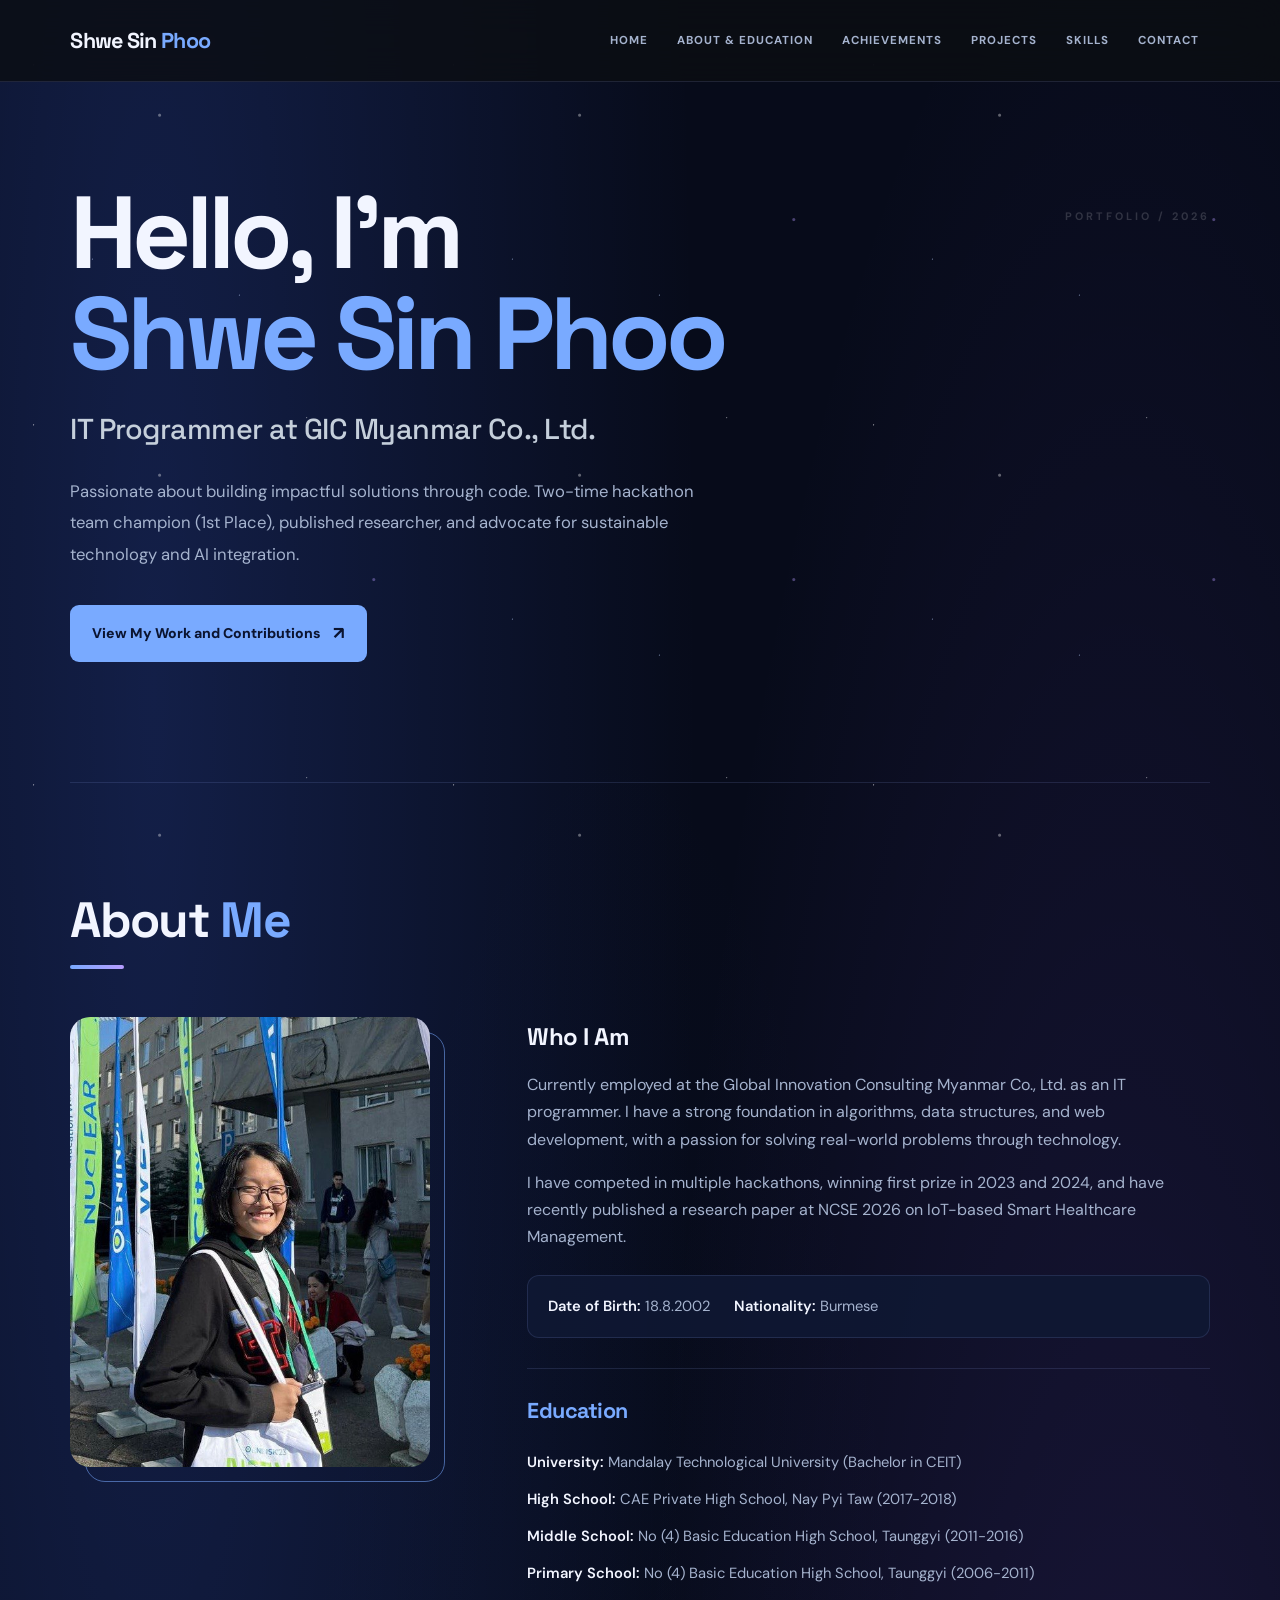
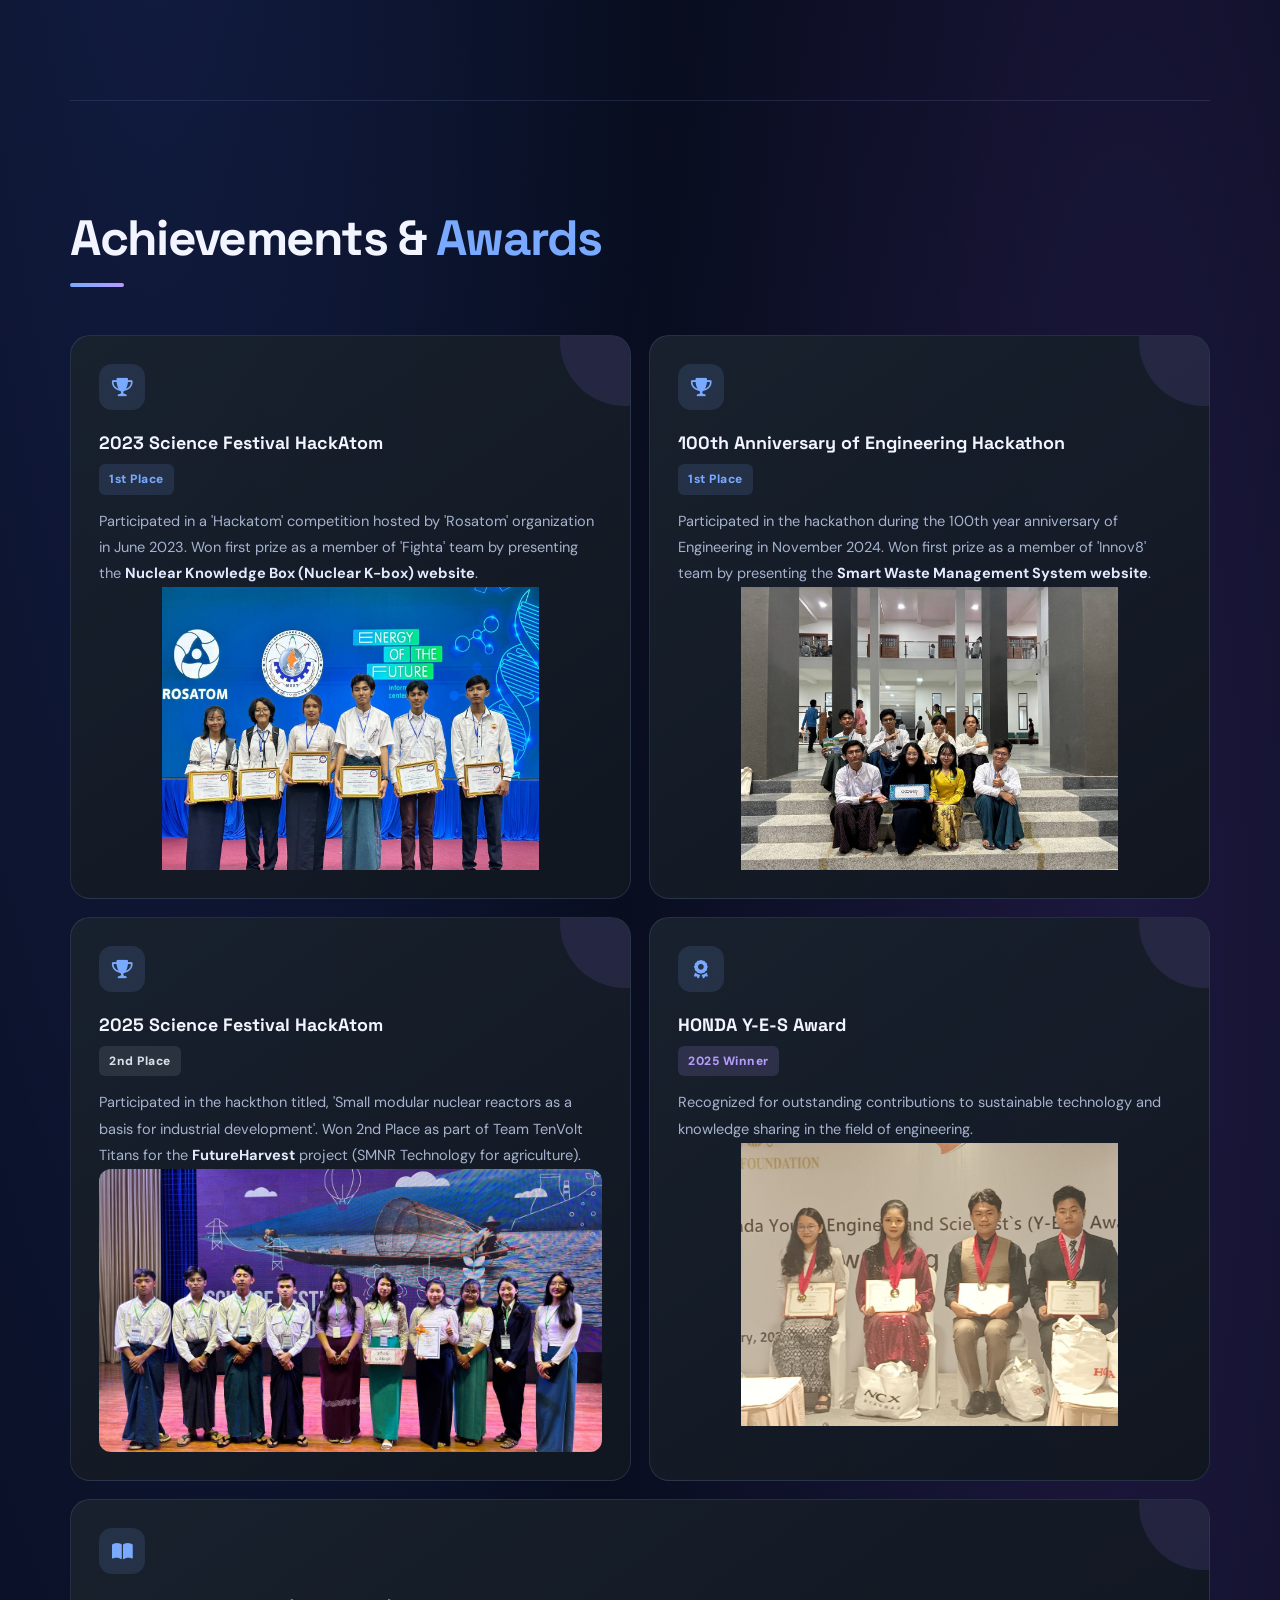
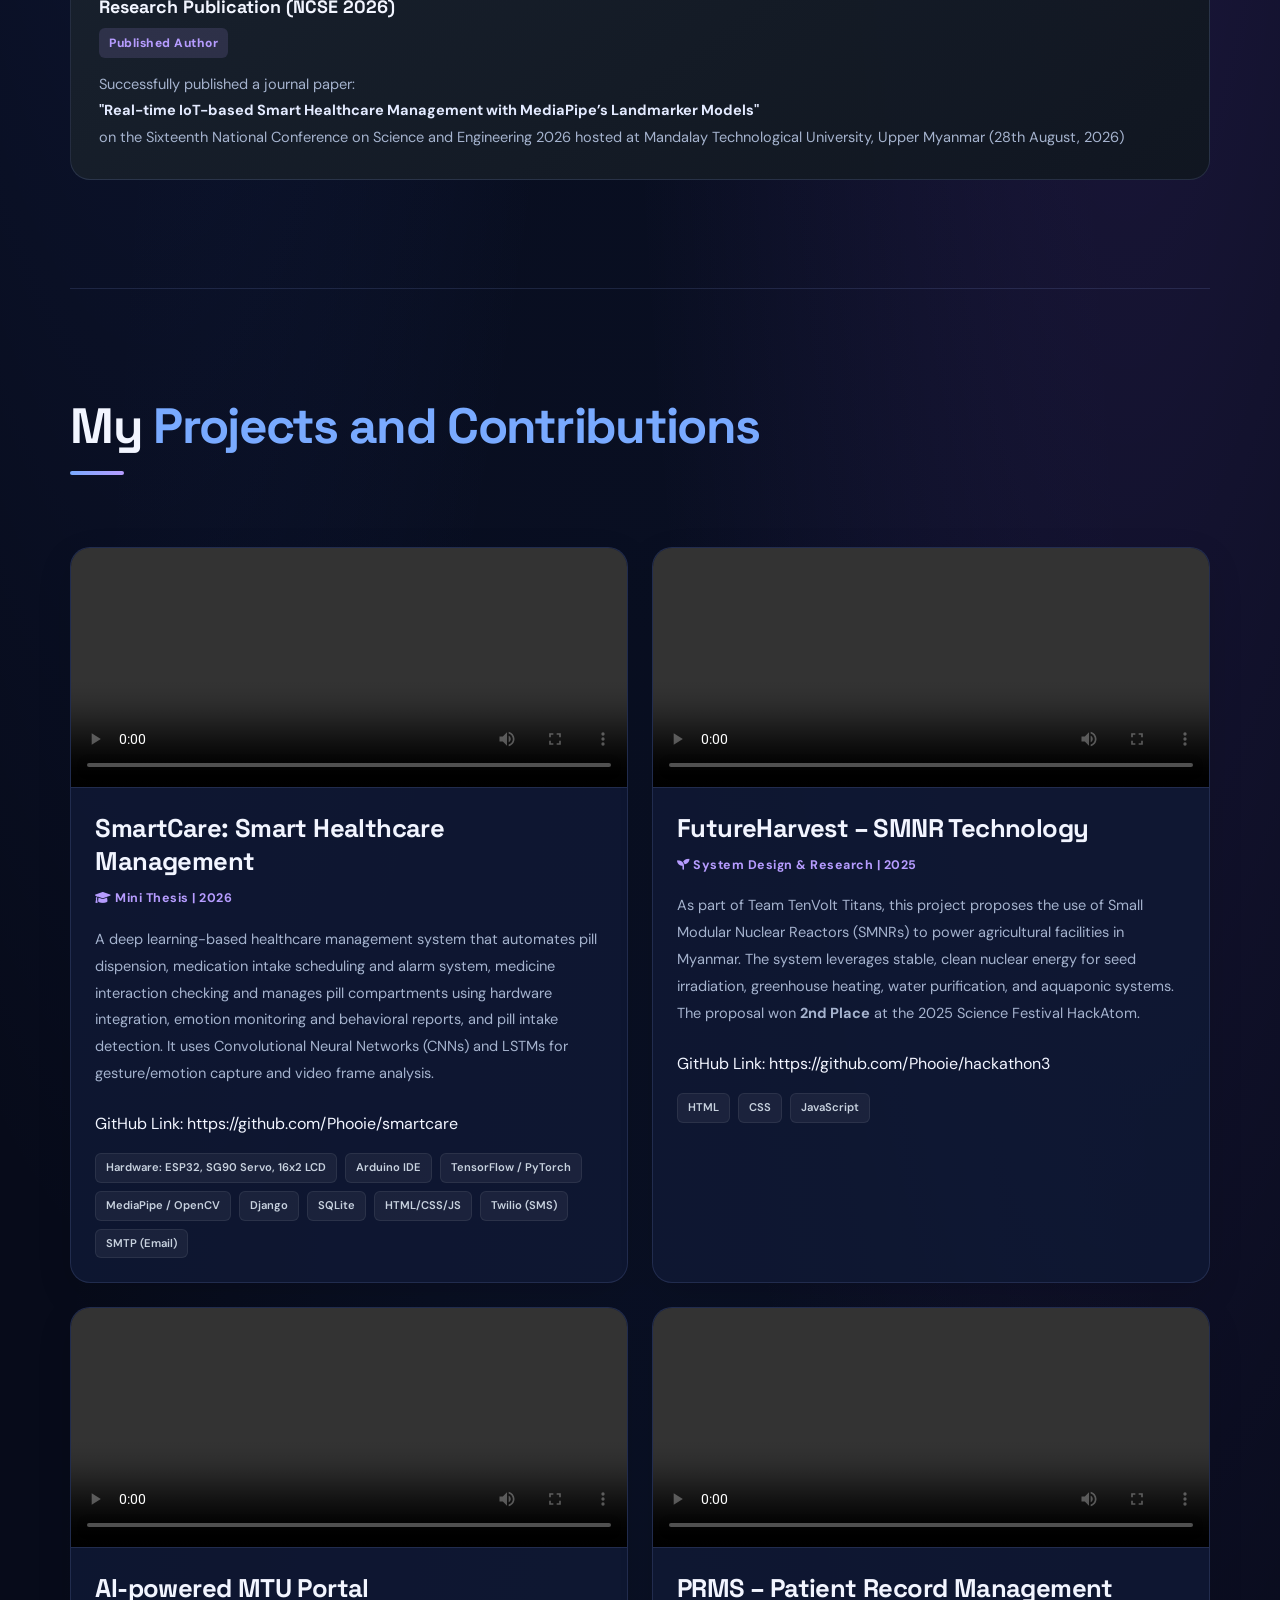
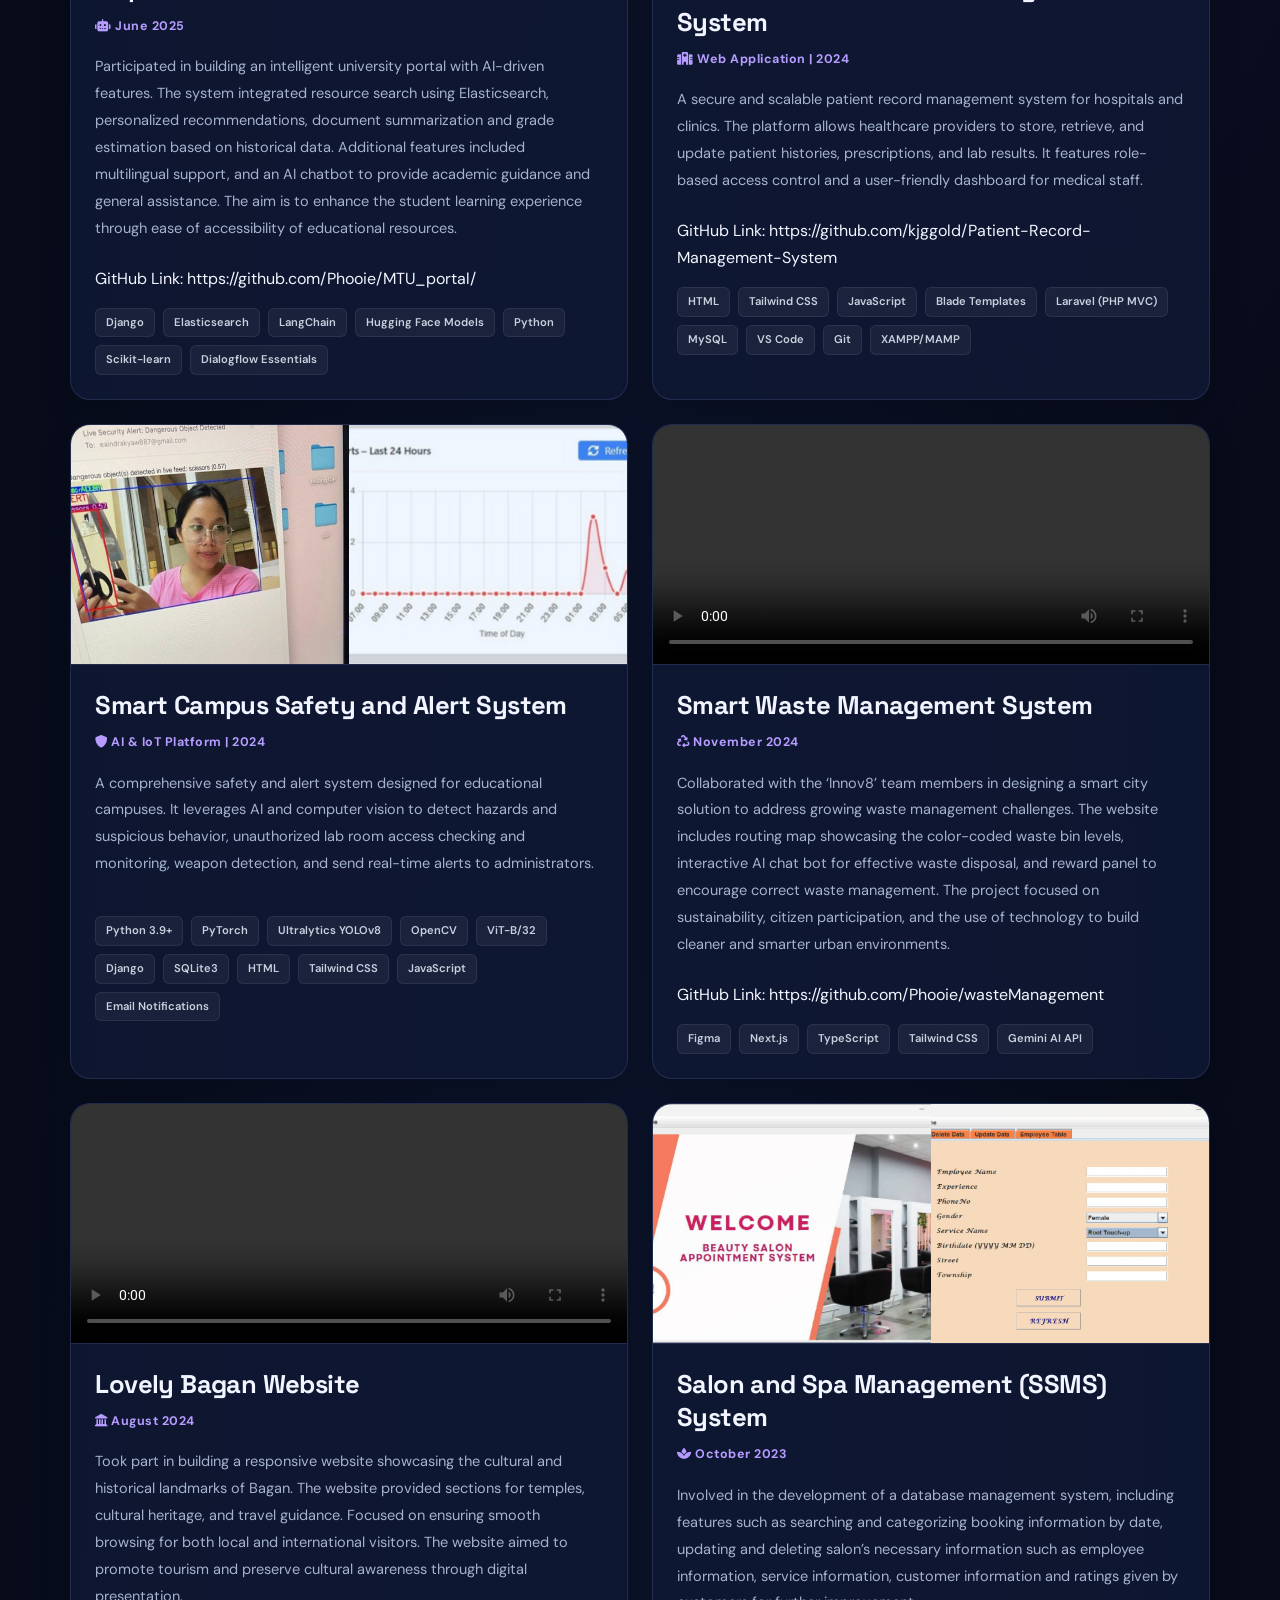
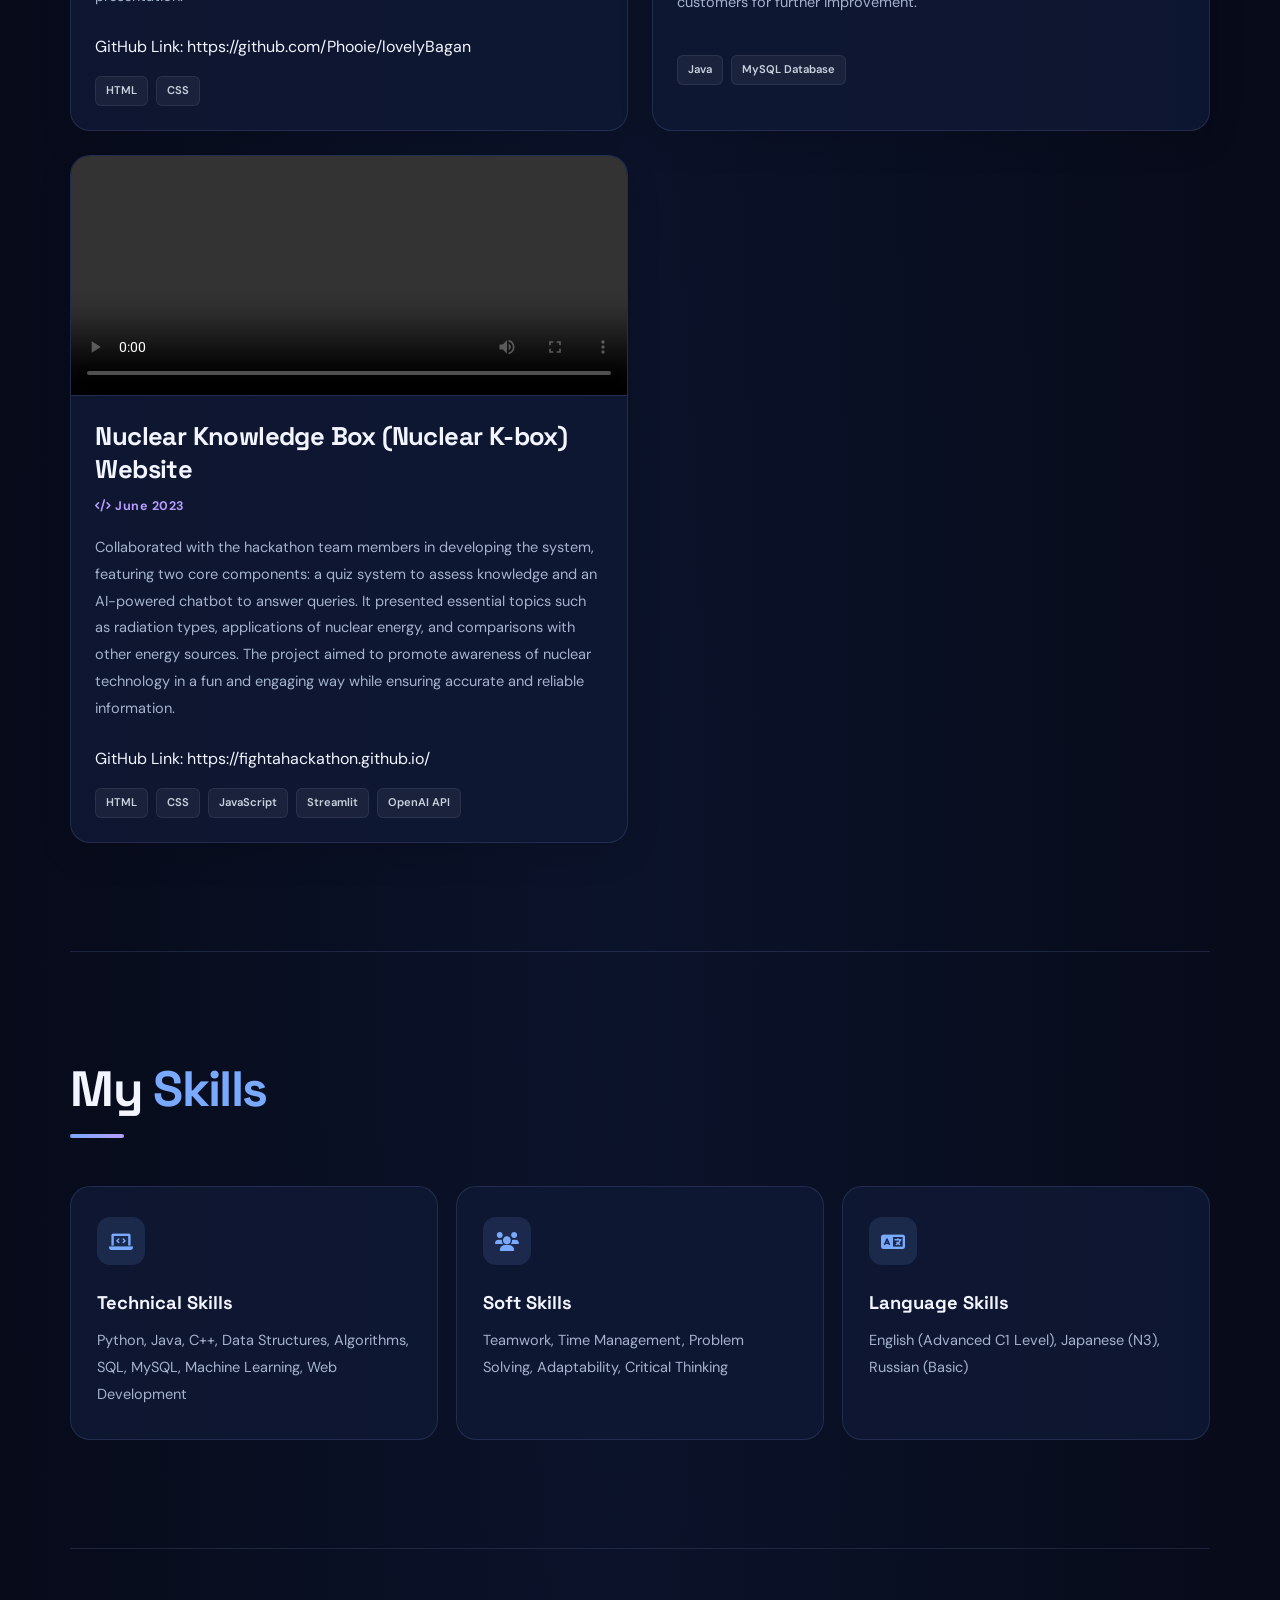
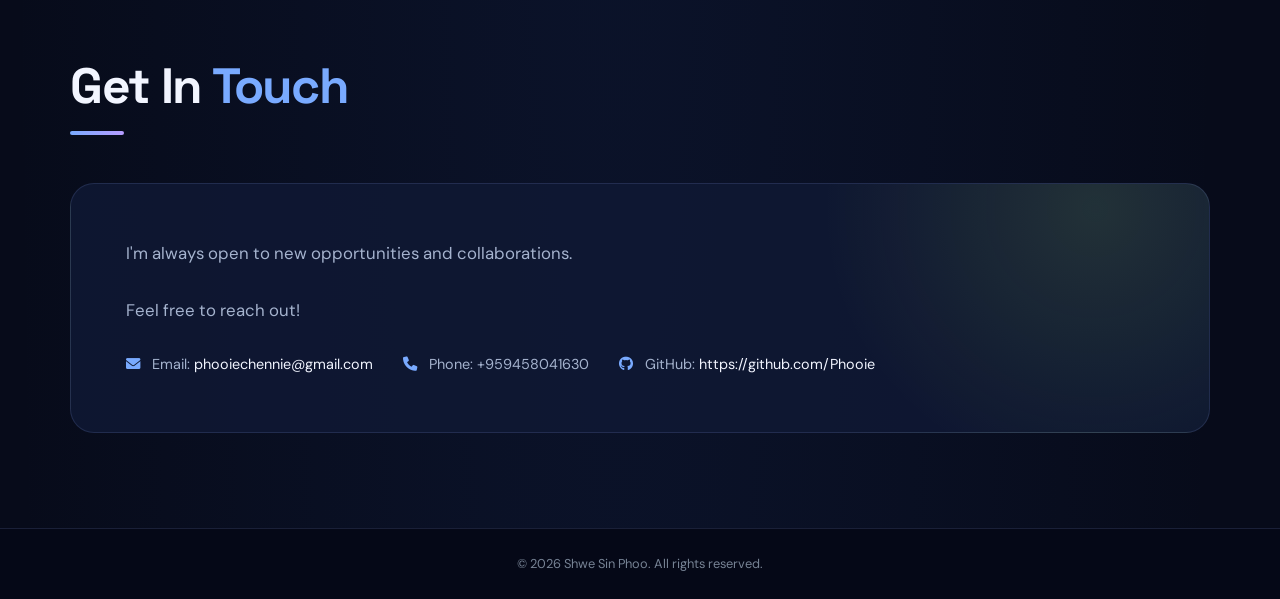
==== commit ab309ab4: "picChange2" ====
--- a/index.html
+++ b/index.html
@@ -223,8 +223,8 @@
 
         <!-- 9. Smart Campus Safety and Alert System -->
         <div class="project-card">
-            <img src="media\campus3.png" alt="Alert_percentages">
             <img src="media\campus2.png" alt="Threat_detection">
+            <img src="media\campus3.png" alt="Alert_graph">
             <!-- <video width="400" controls>
                     <source src="demo\mtu.mp4" type="video/mp4">
                     Your browser does not support HTML video.
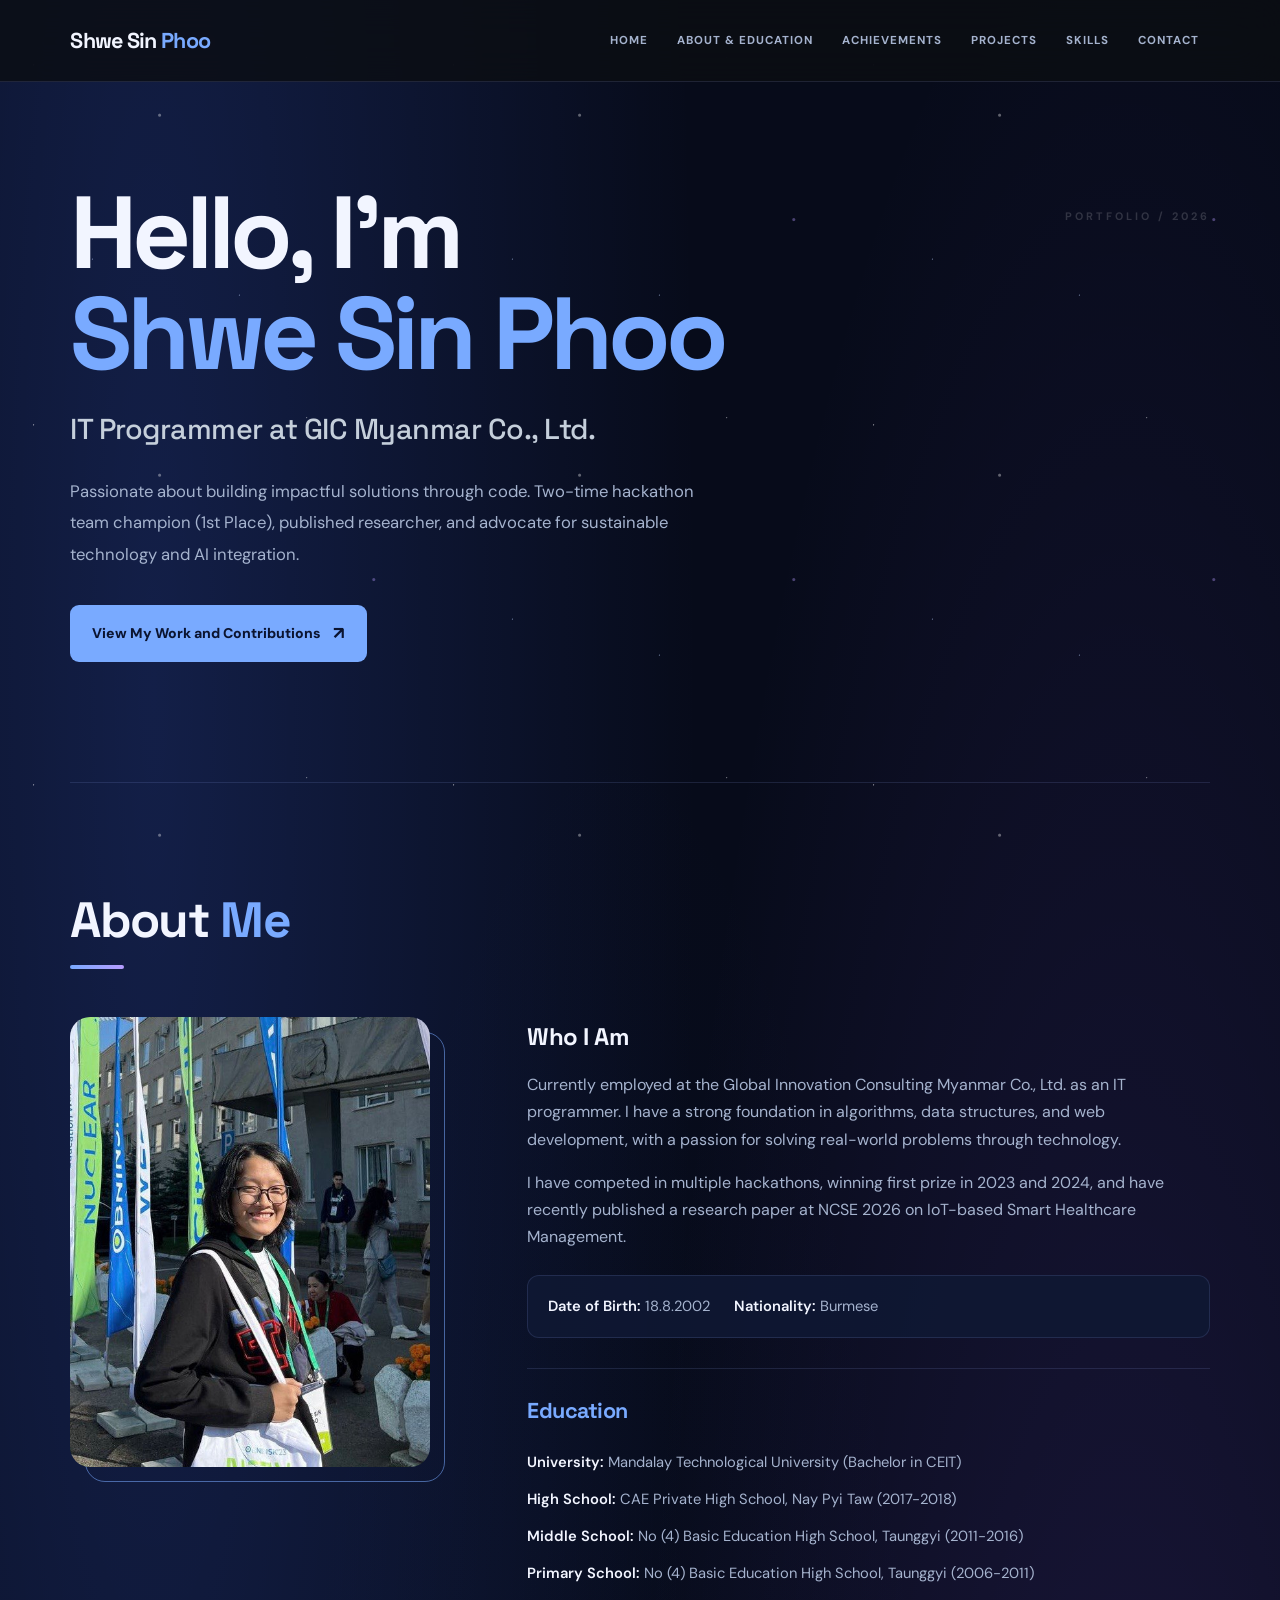
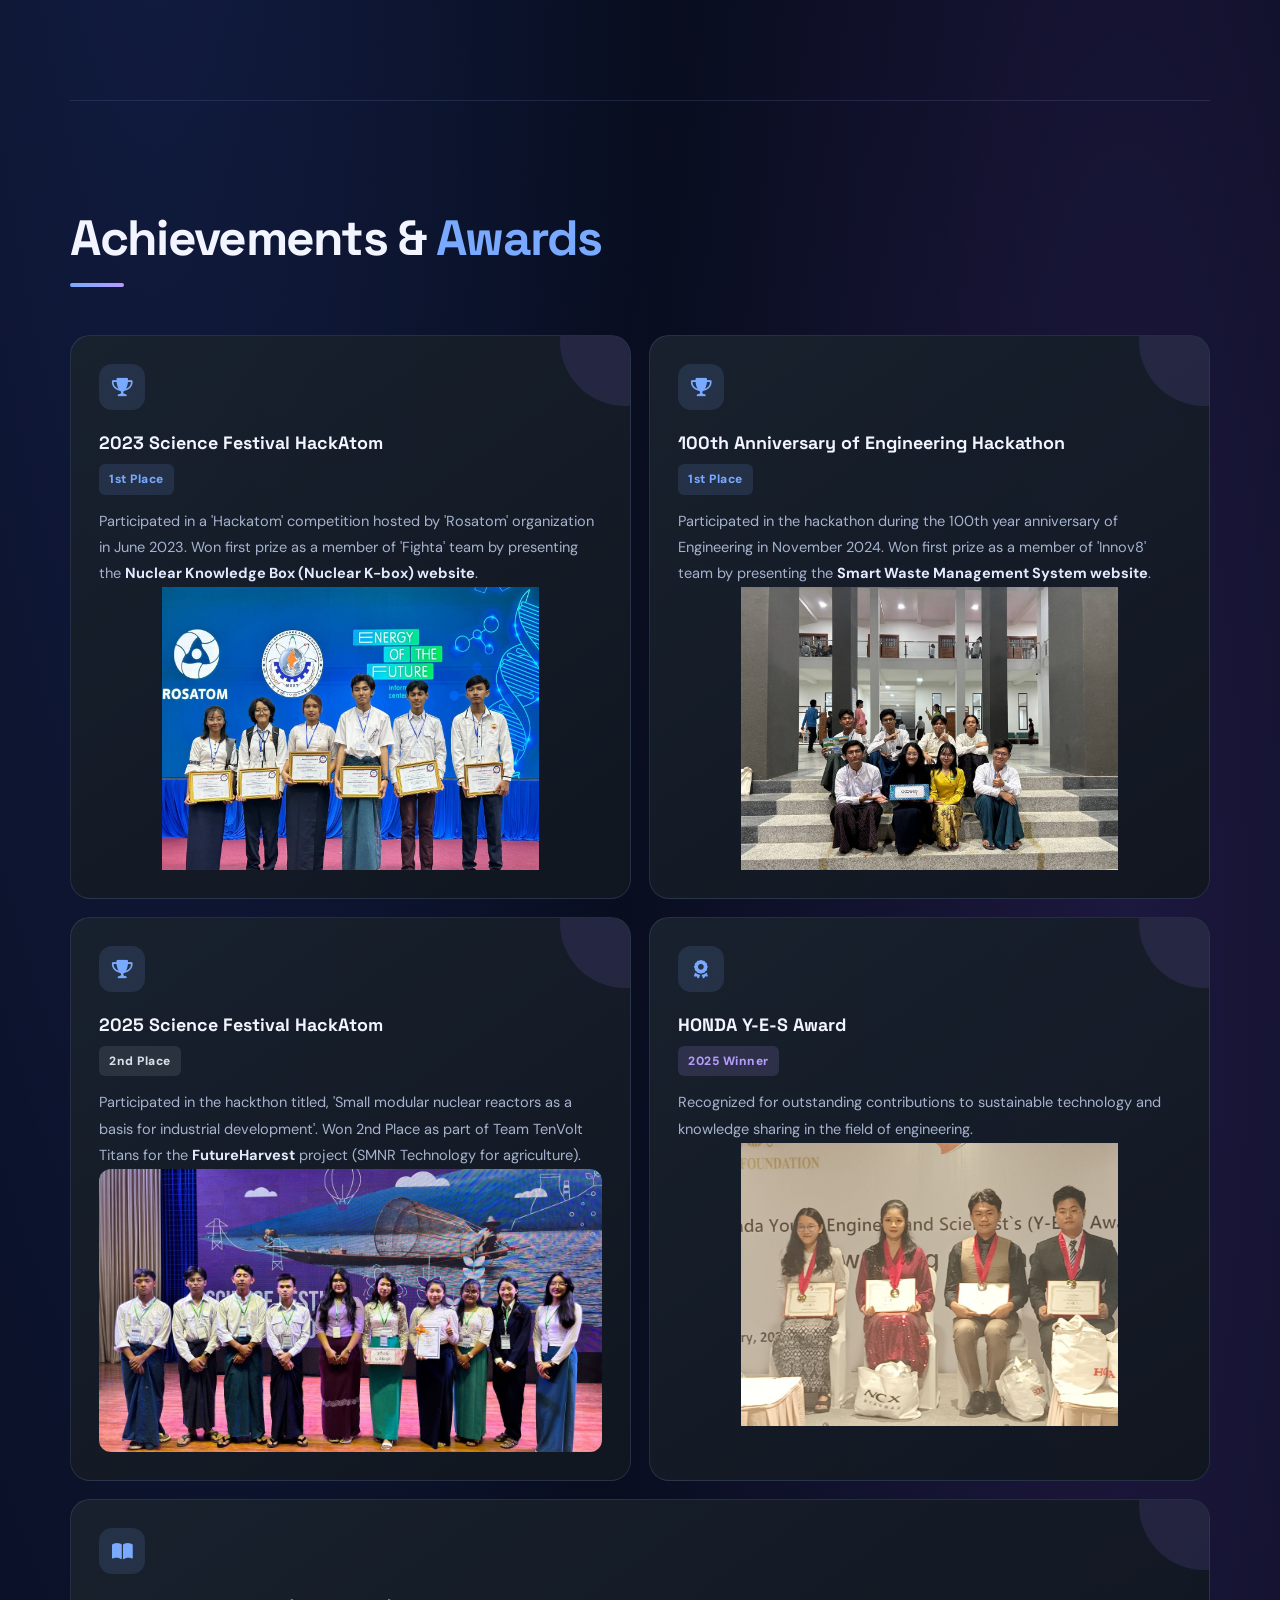
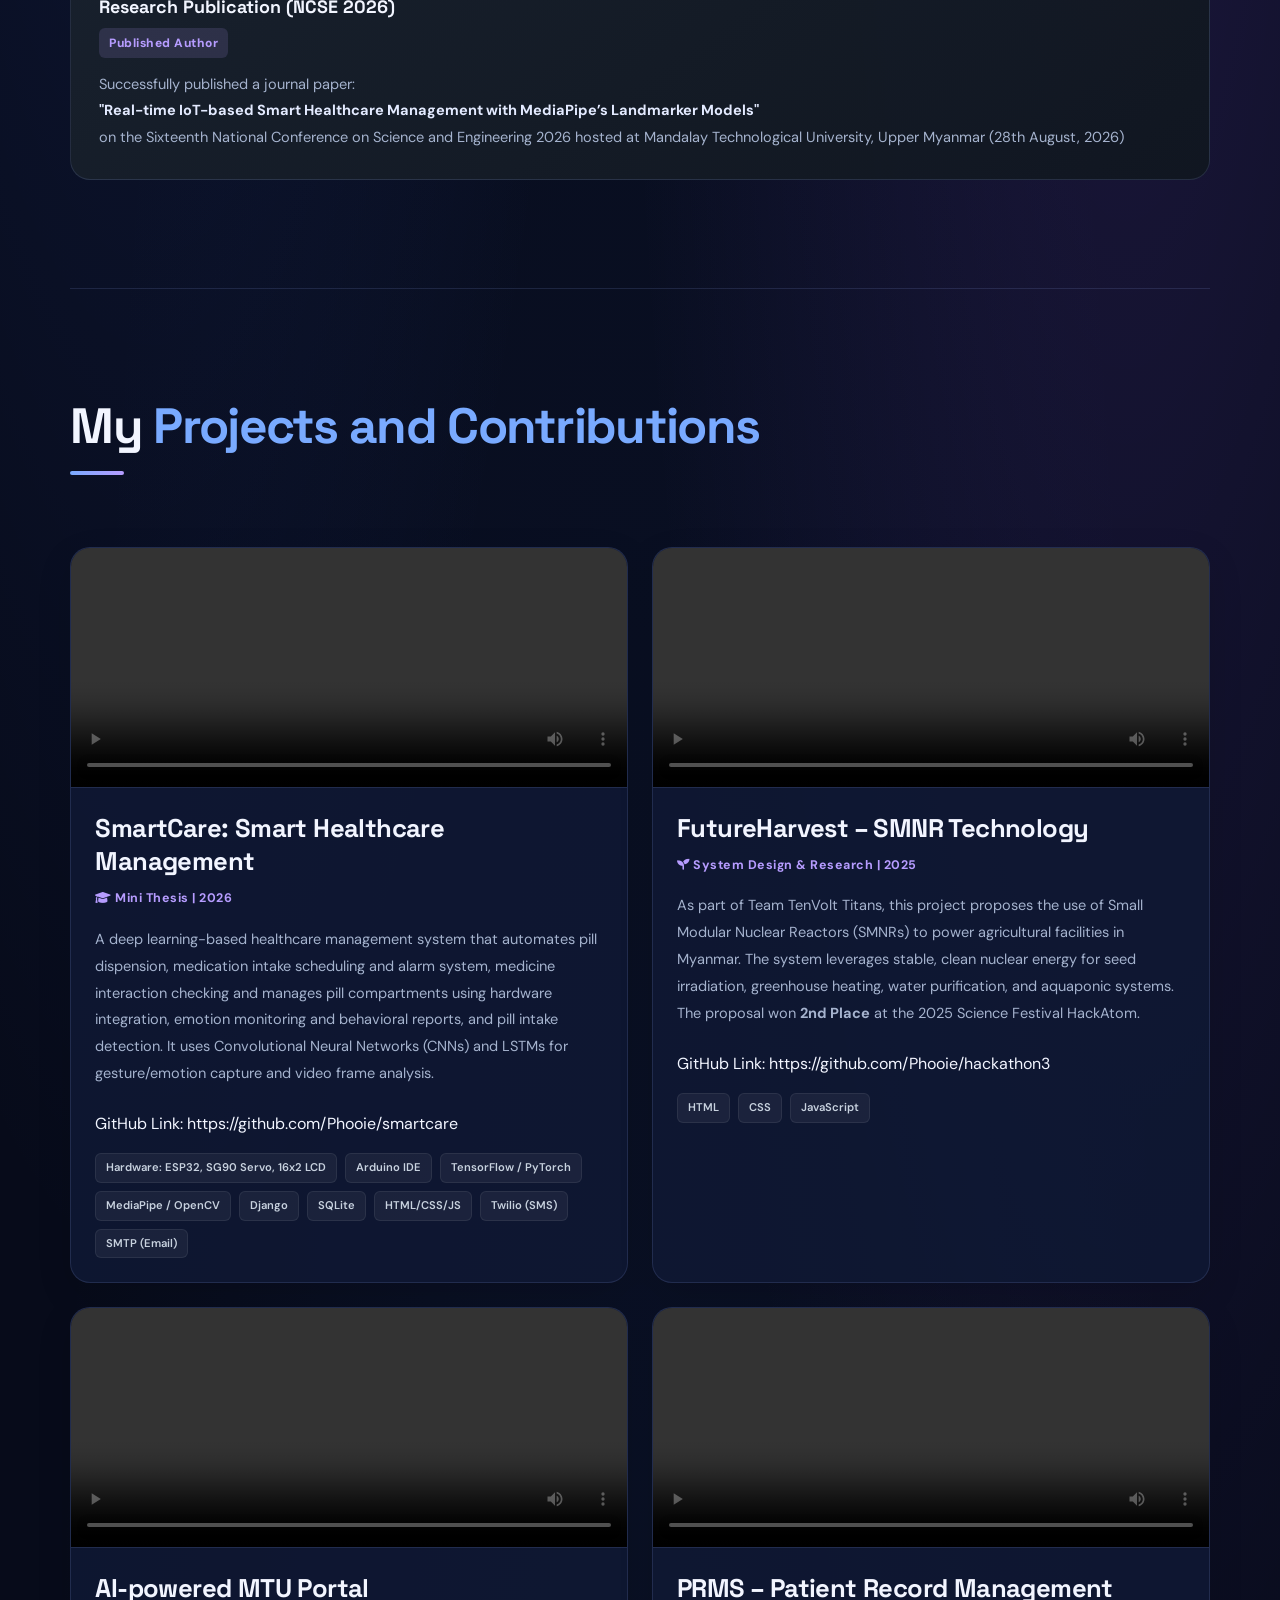
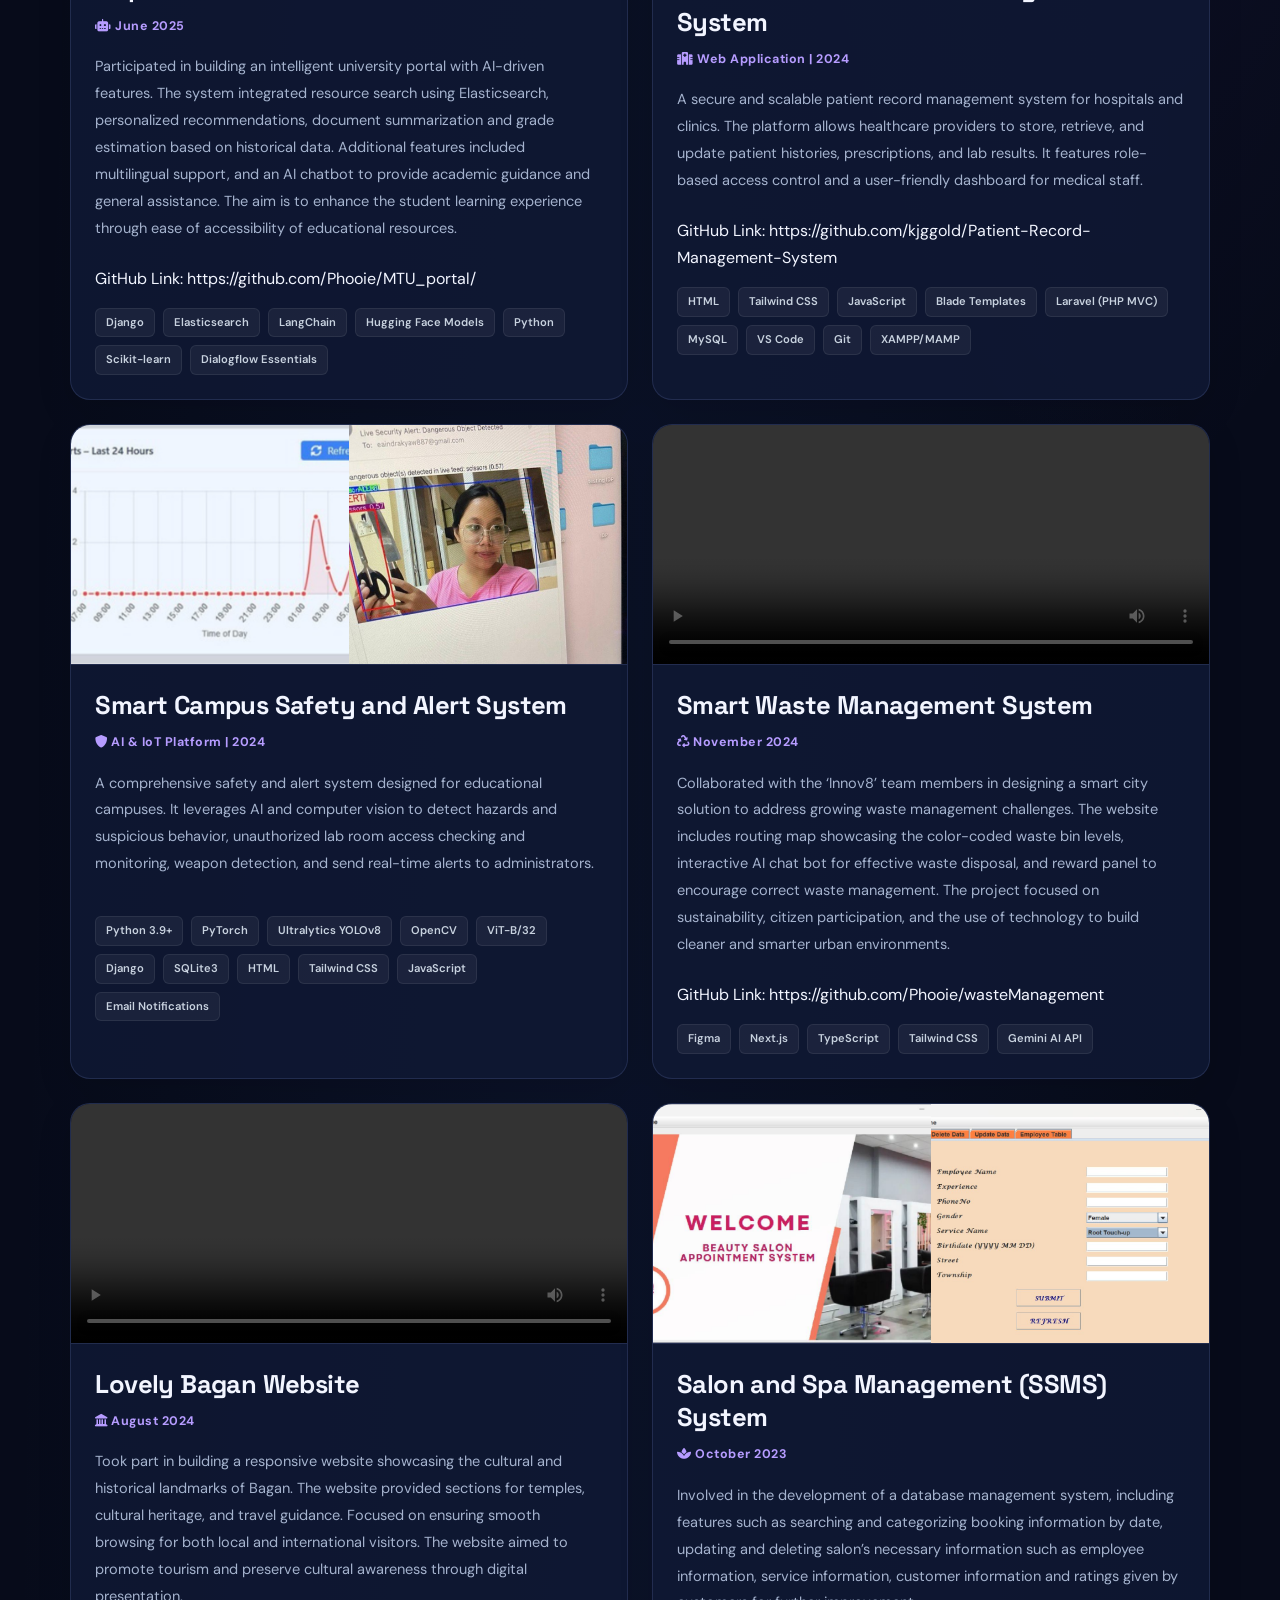
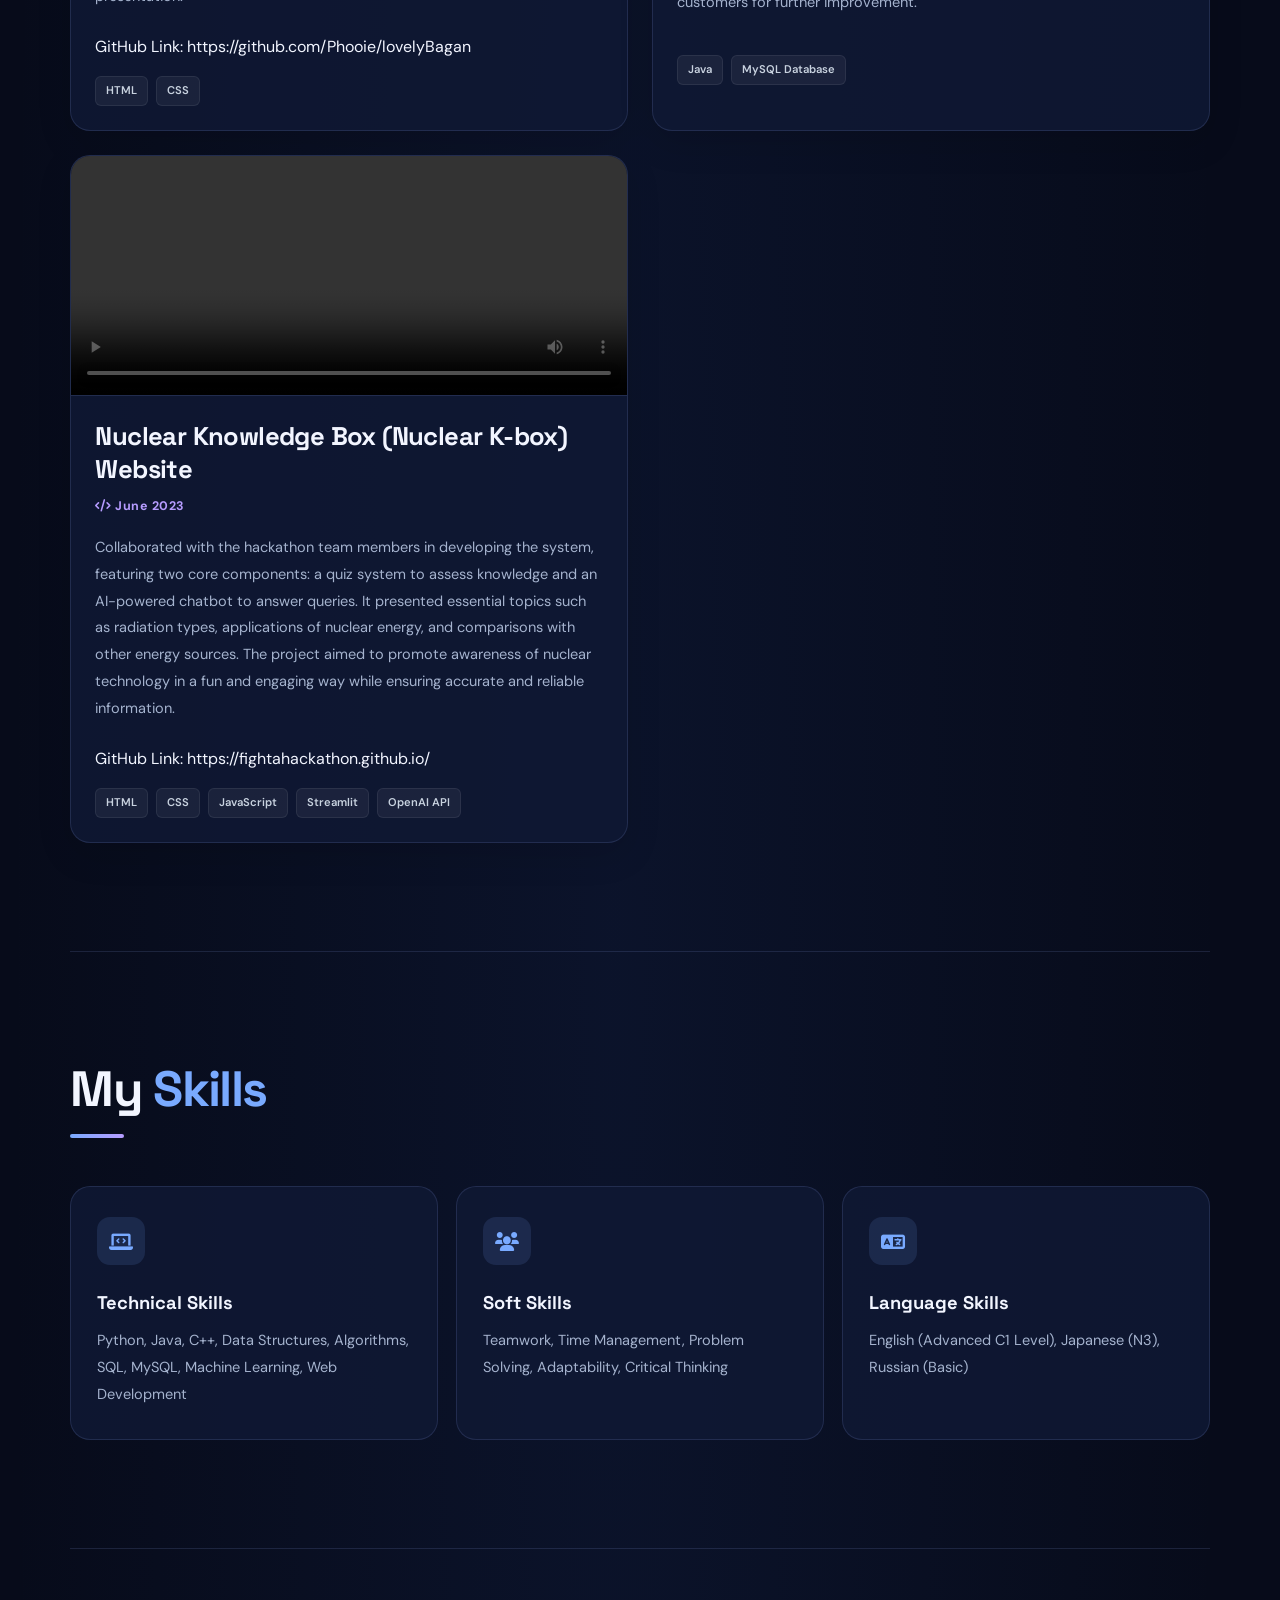
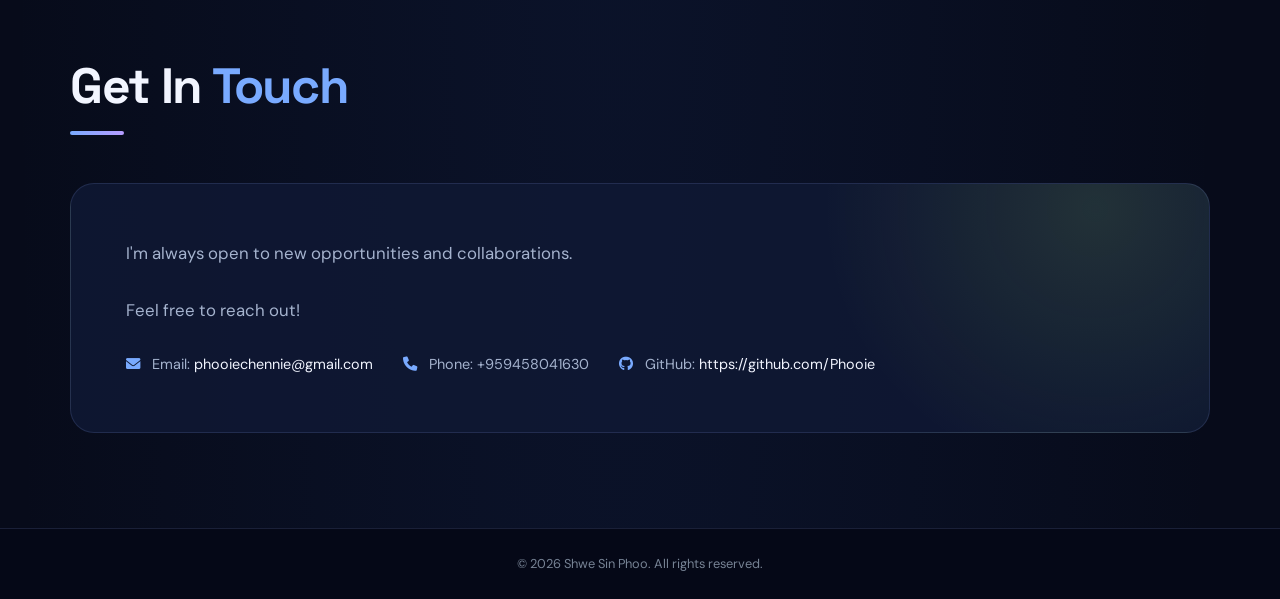
==== commit 9e52778b: "picChange3" ====
--- a/index.html
+++ b/index.html
@@ -223,8 +223,8 @@
 
         <!-- 9. Smart Campus Safety and Alert System -->
         <div class="project-card">
+            <img src="media\campus3.png" alt="Alert_percentages">
             <img src="media\campus2.png" alt="Threat_detection">
-            <img src="media\campus3.png" alt="Alert_graph">
             <!-- <video width="400" controls>
                     <source src="demo\mtu.mp4" type="video/mp4">
                     Your browser does not support HTML video.
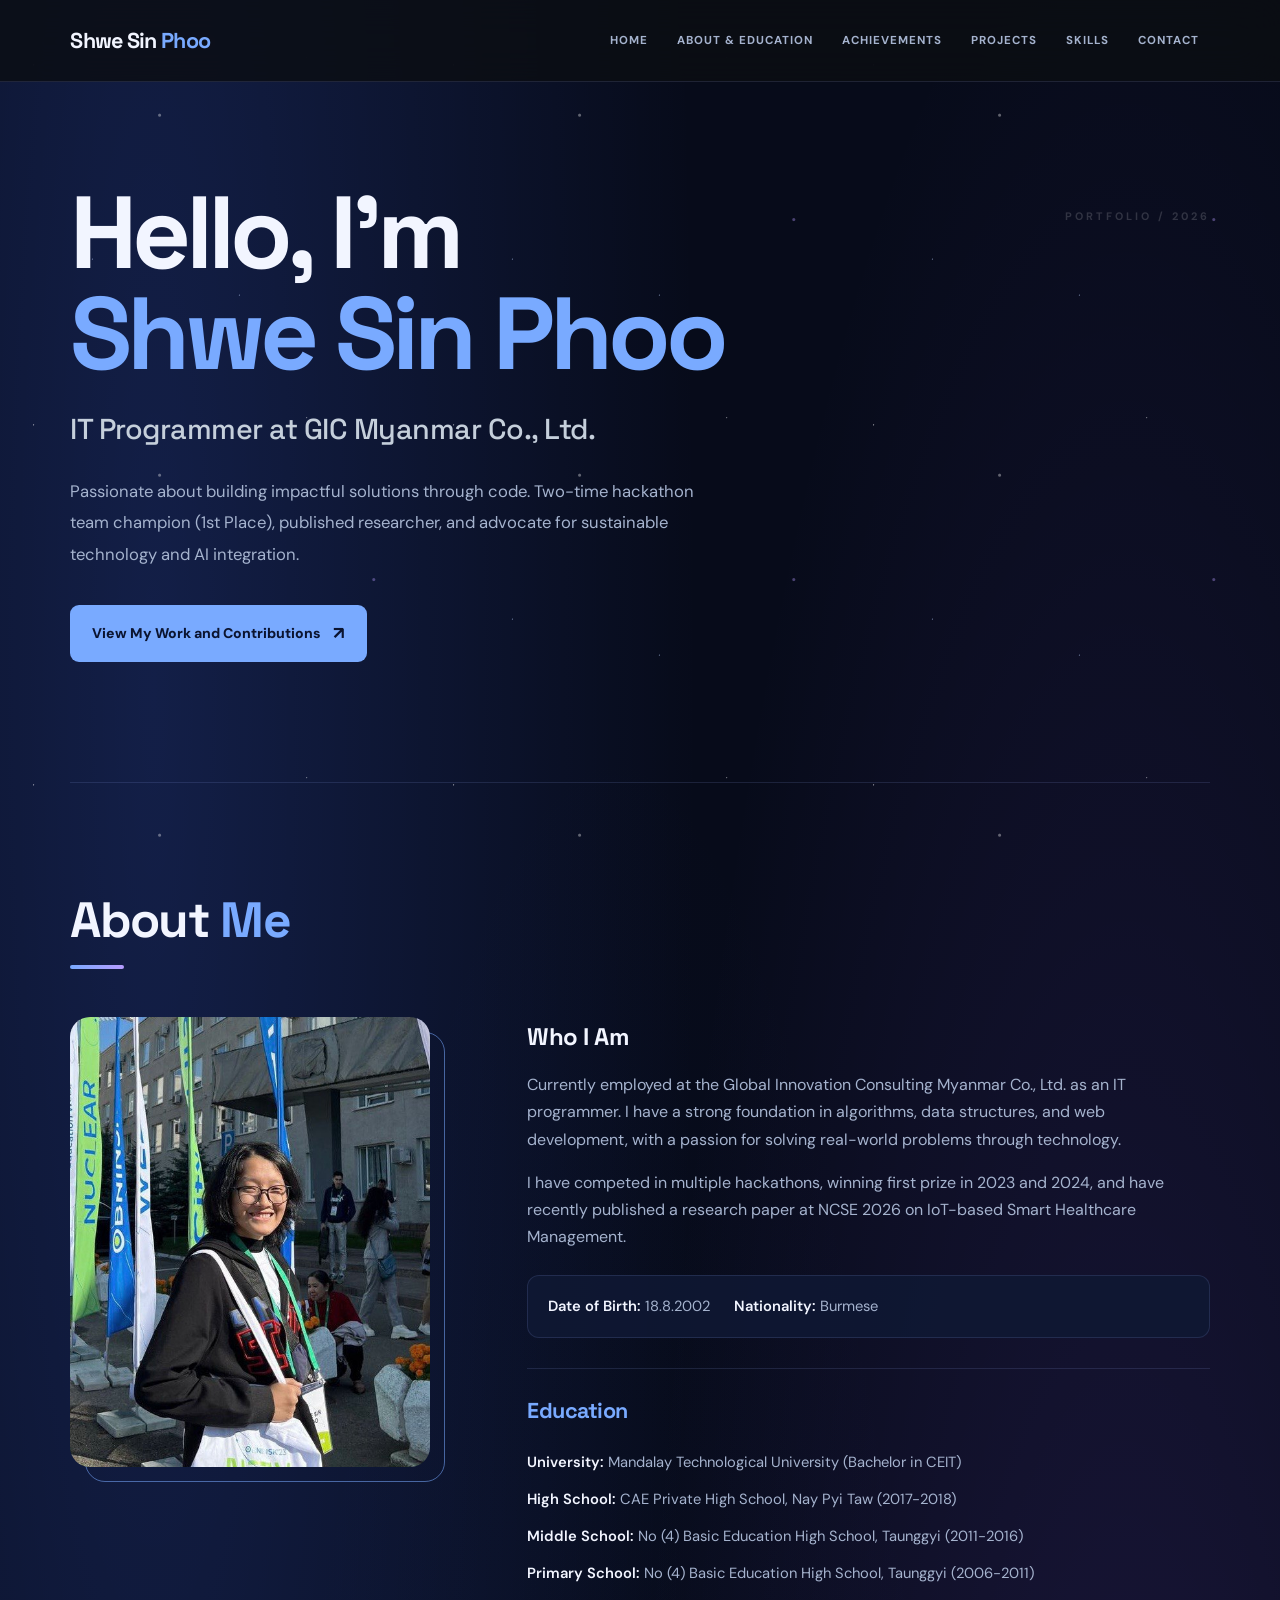
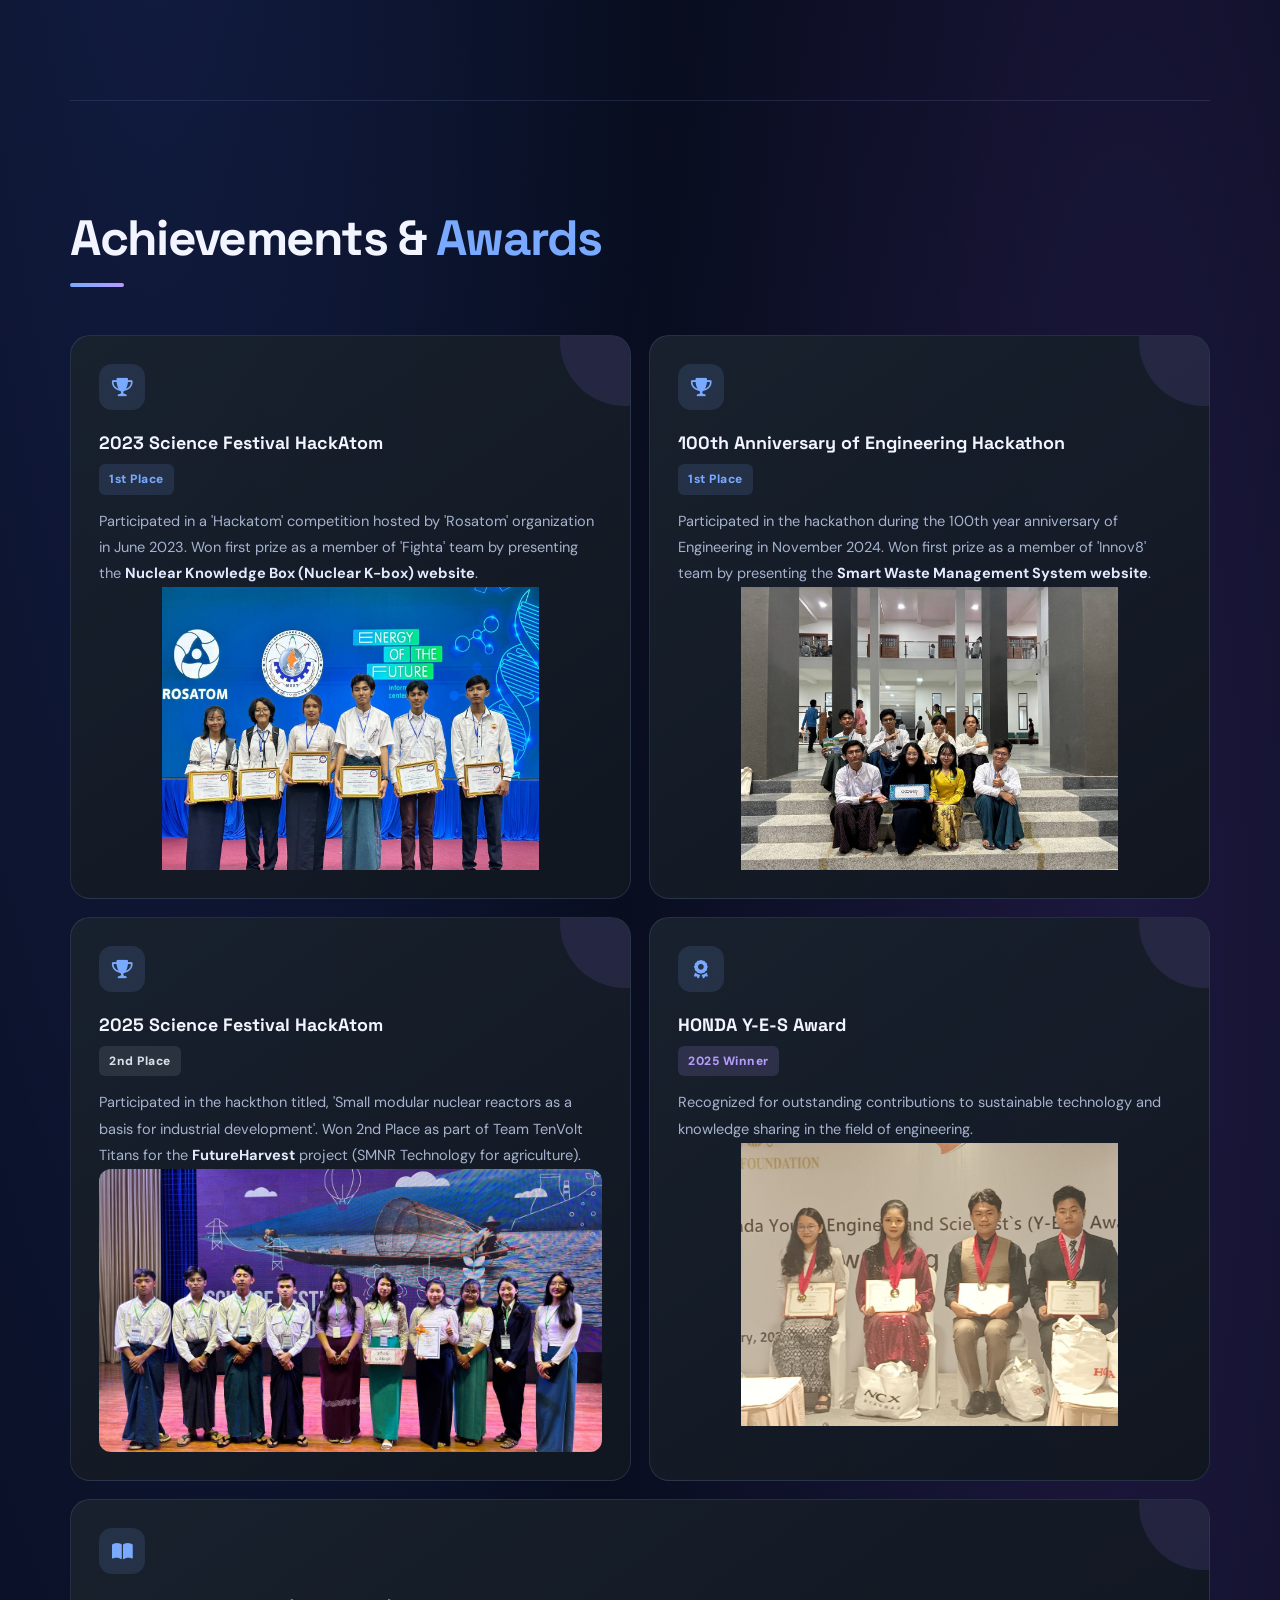
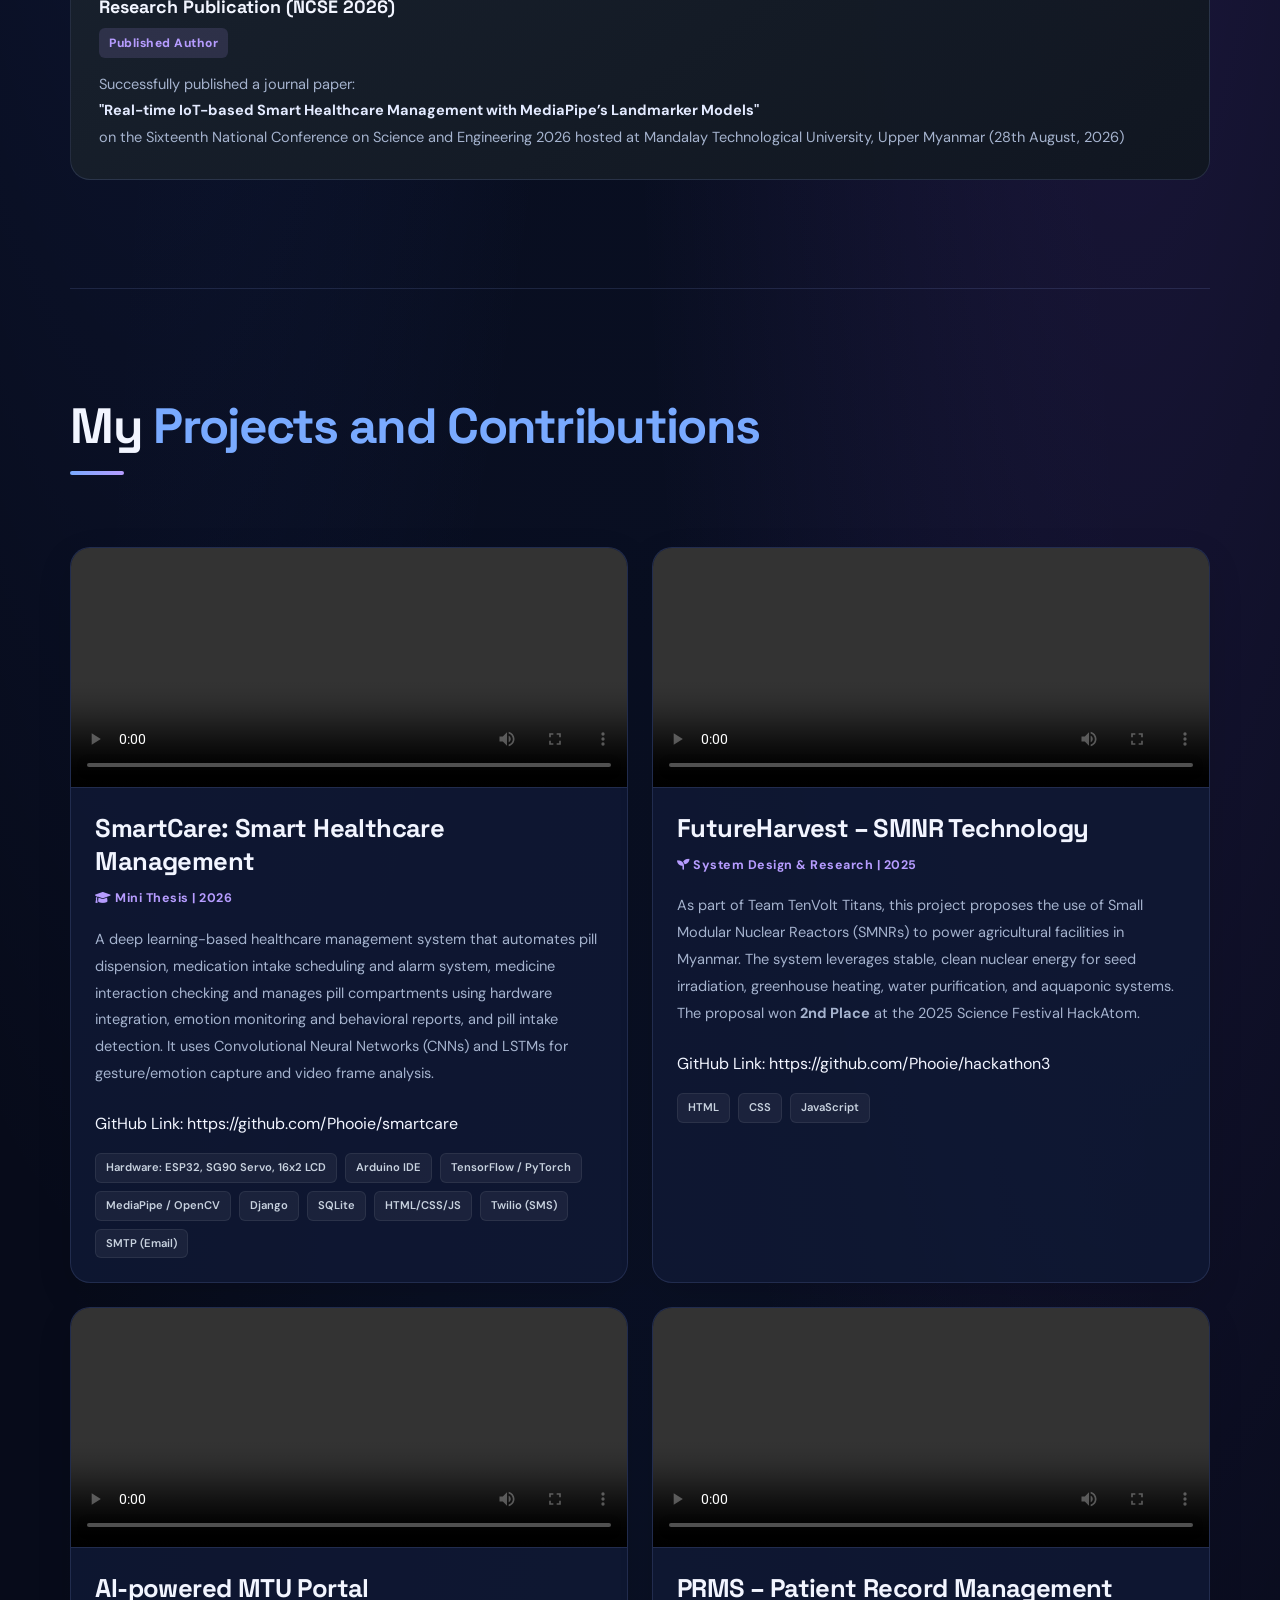
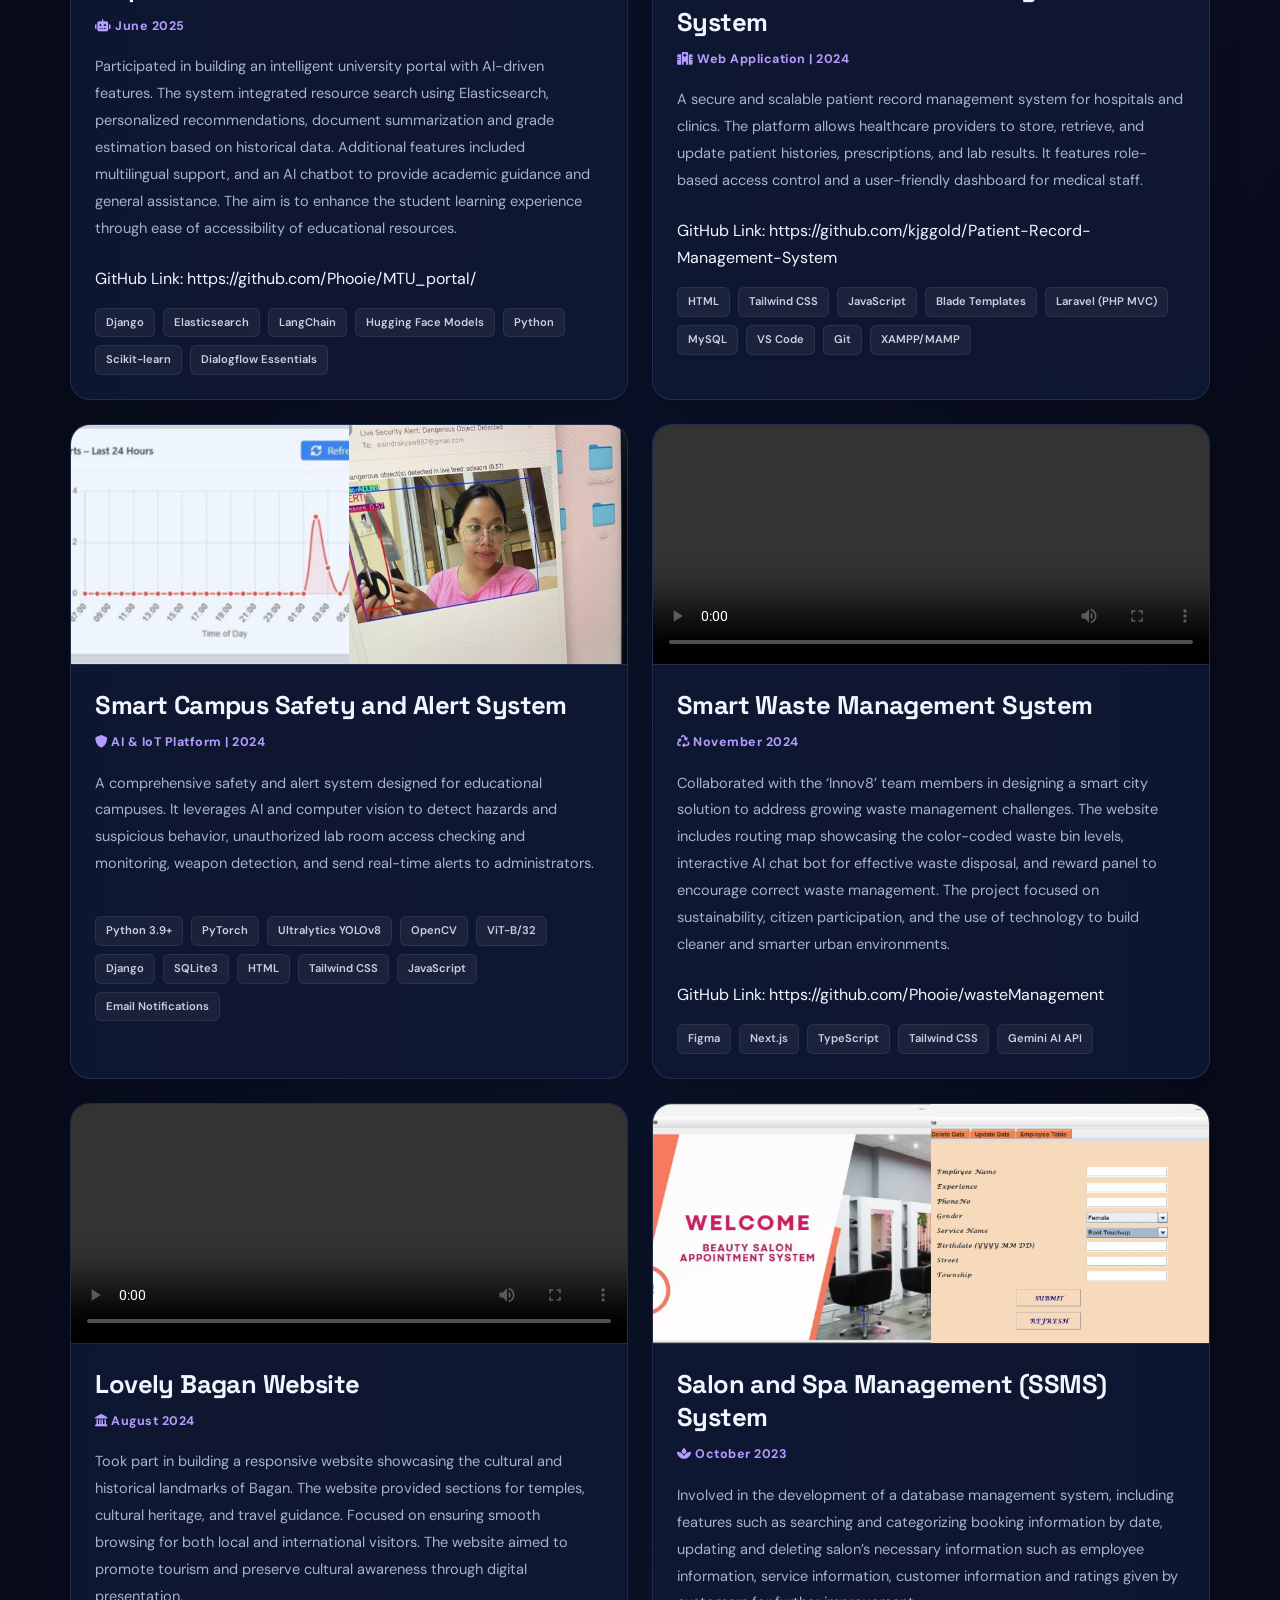
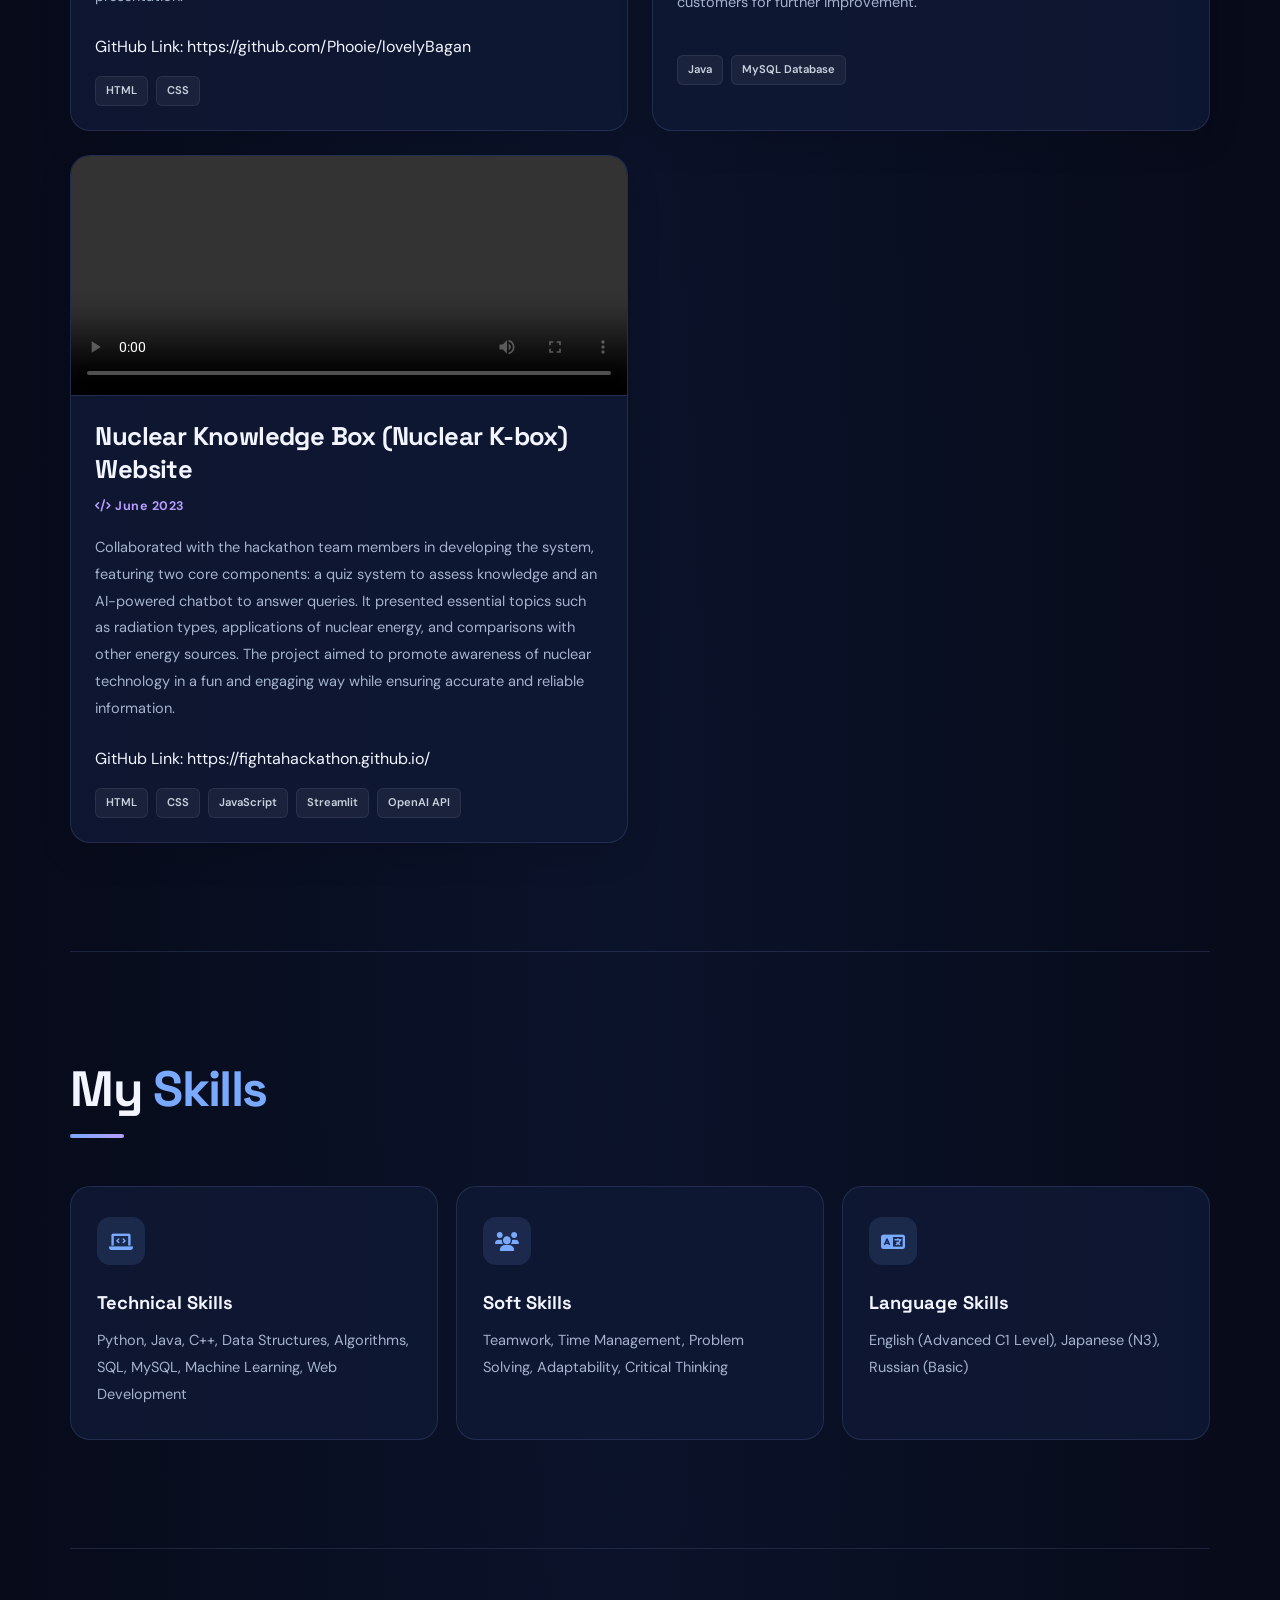
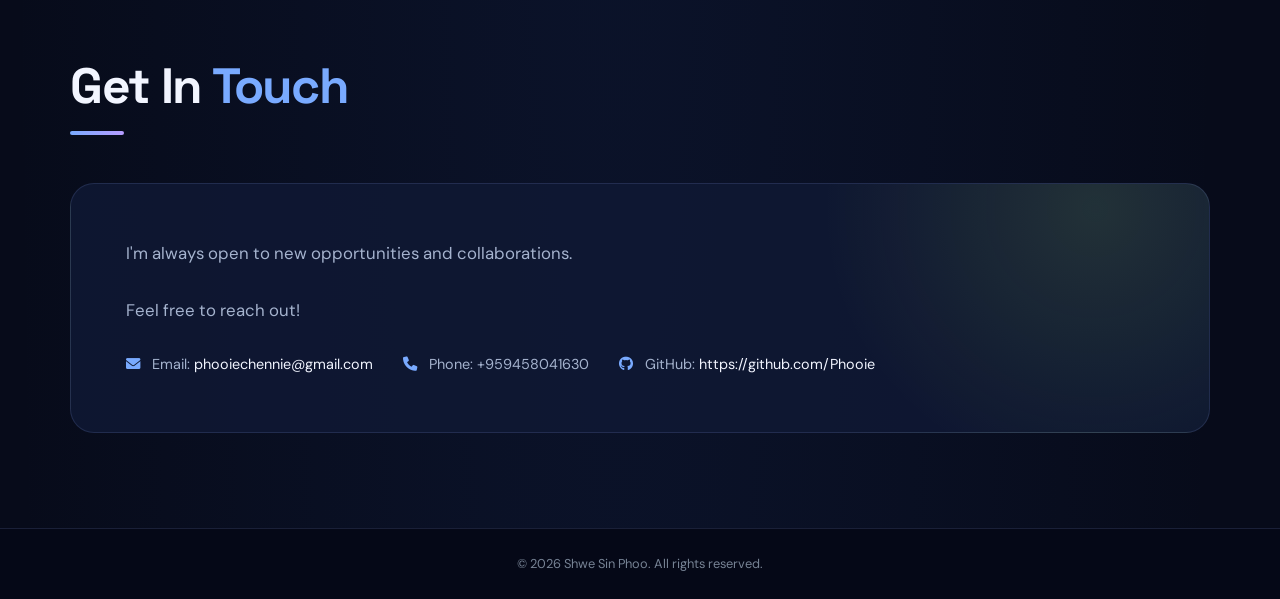
==== commit 81a9d293: "videoFileFix" ====
--- a/index.html
+++ b/index.html
@@ -132,7 +132,7 @@
         <!-- 7. SmartCare: Smart Healthcare Management (Mini Thesis) -->
         <div class="project-card">
             <video width="400" controls>
-                    <source src="demo\mtu.mp4" type="video/mp4">
+                    <source src="demo\smartcare.MOV" type="video/MOV">
                     Your browser does not support HTML video.
             </video>
             <div class="project-content">
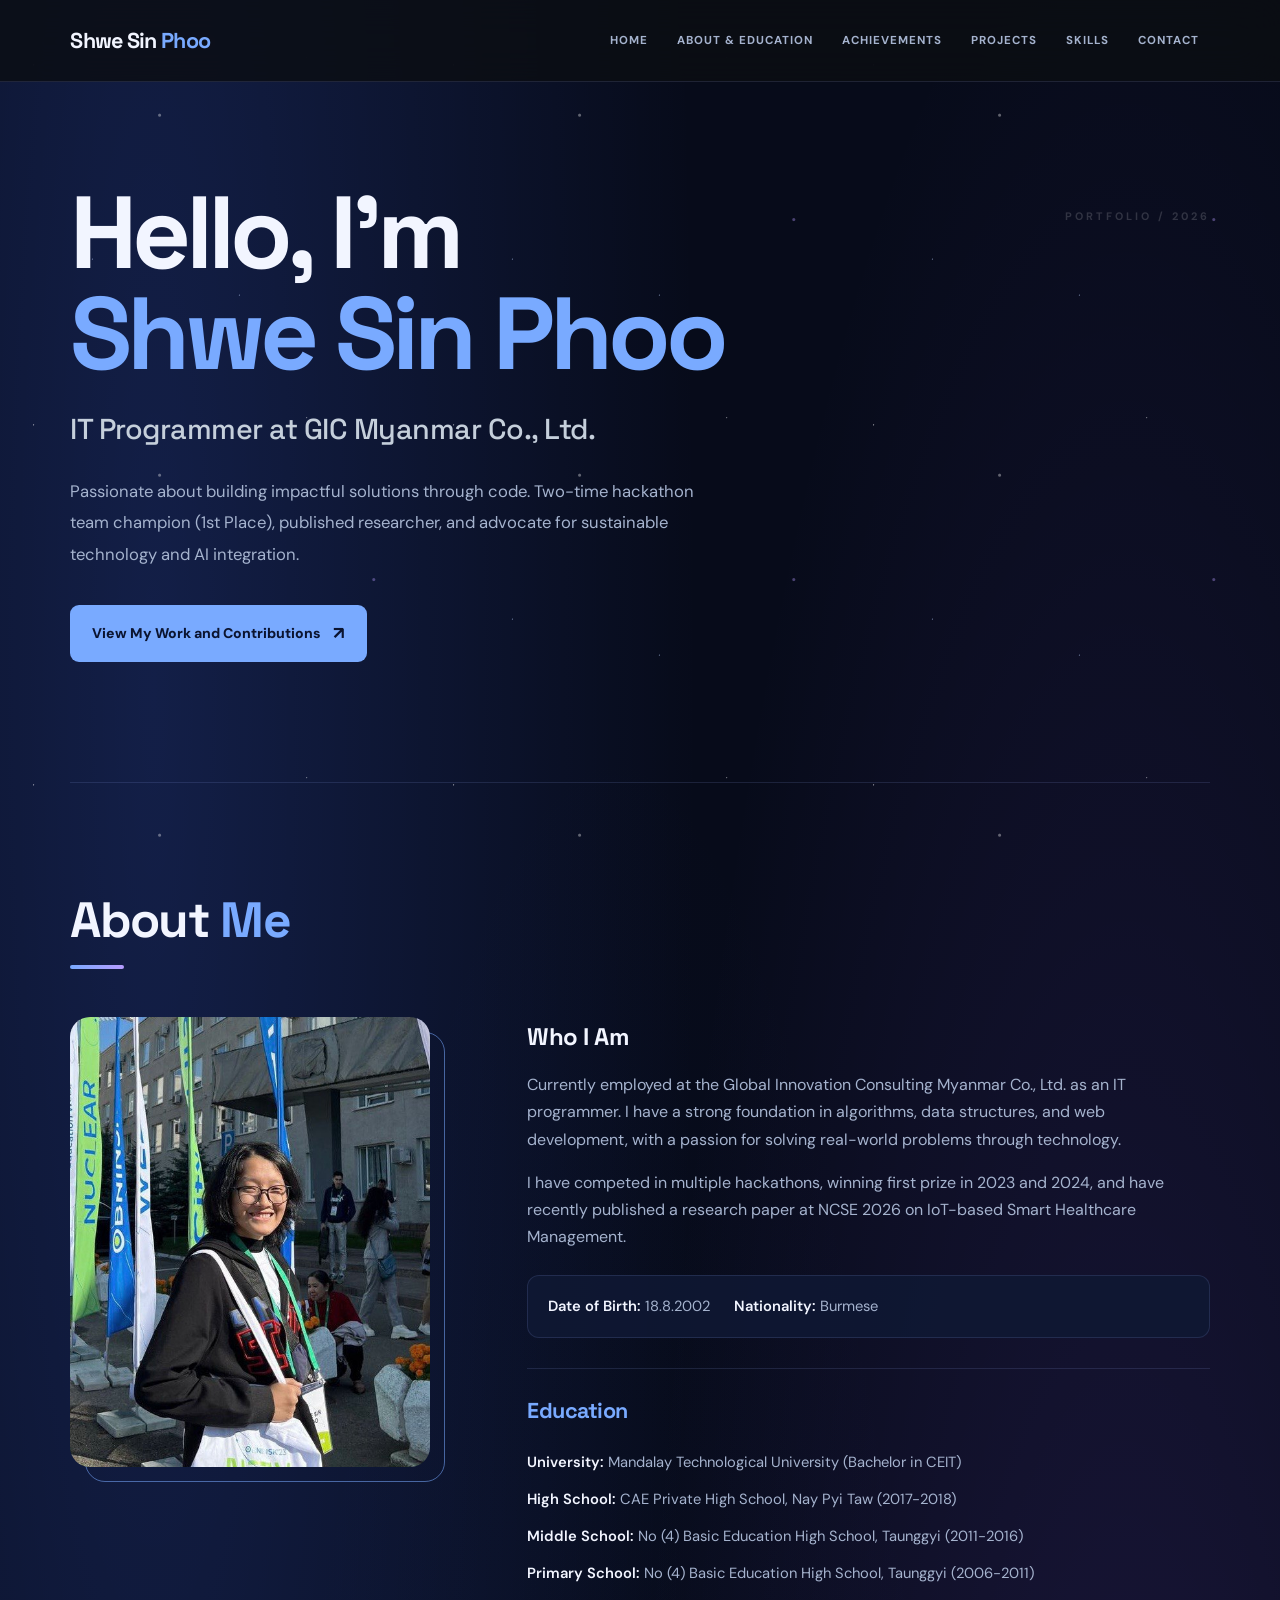
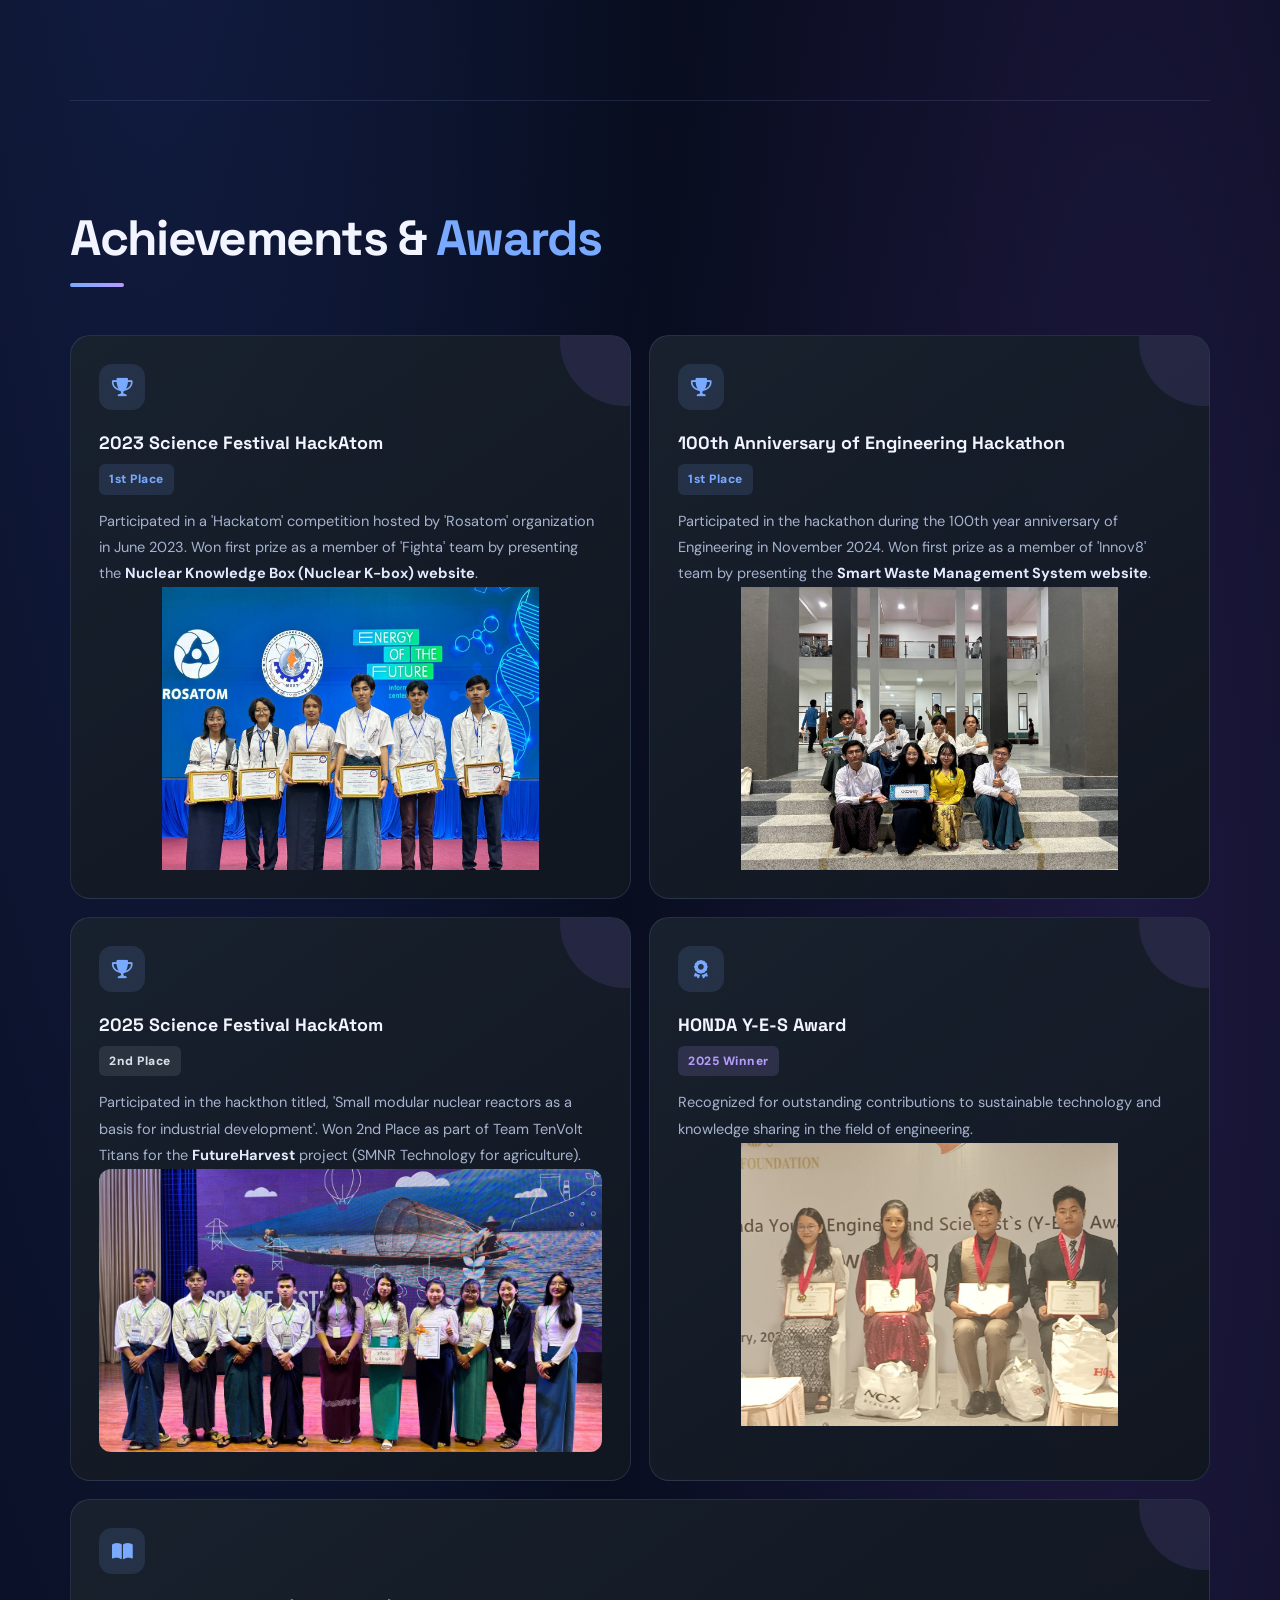
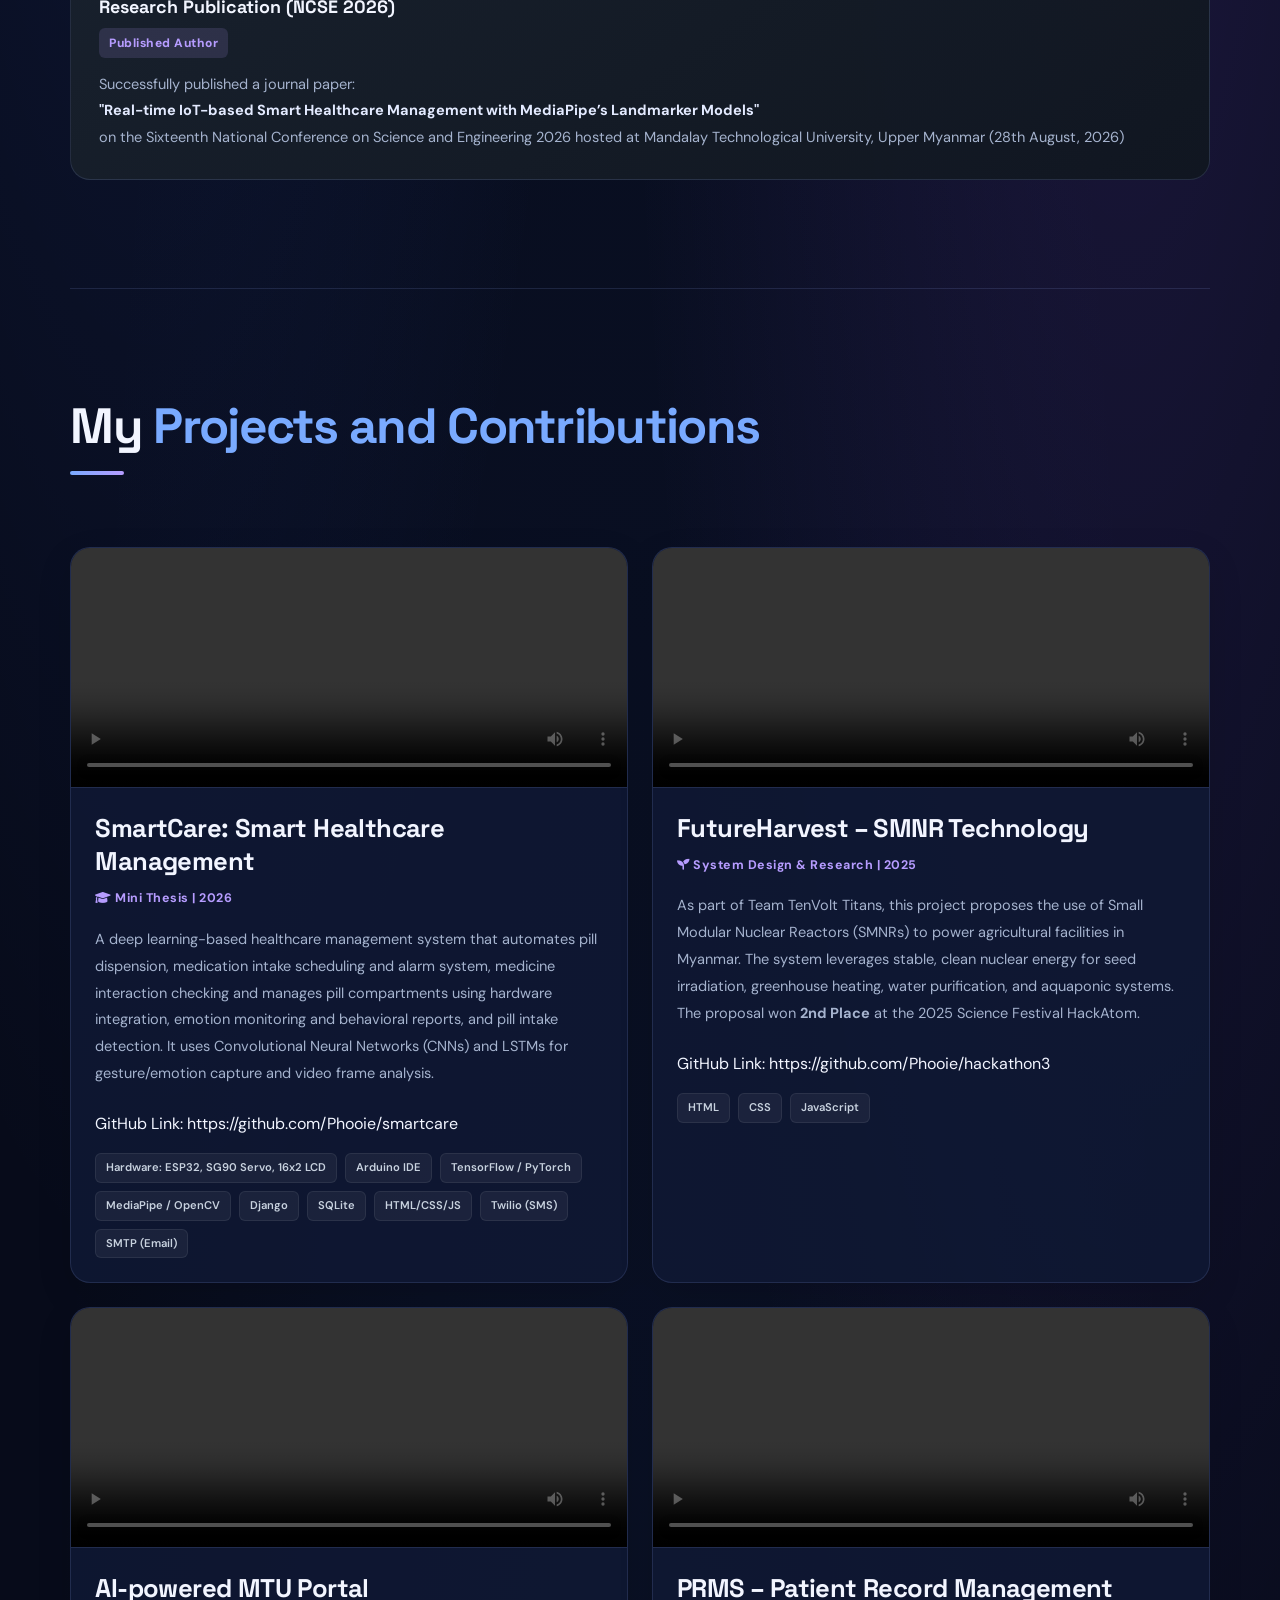
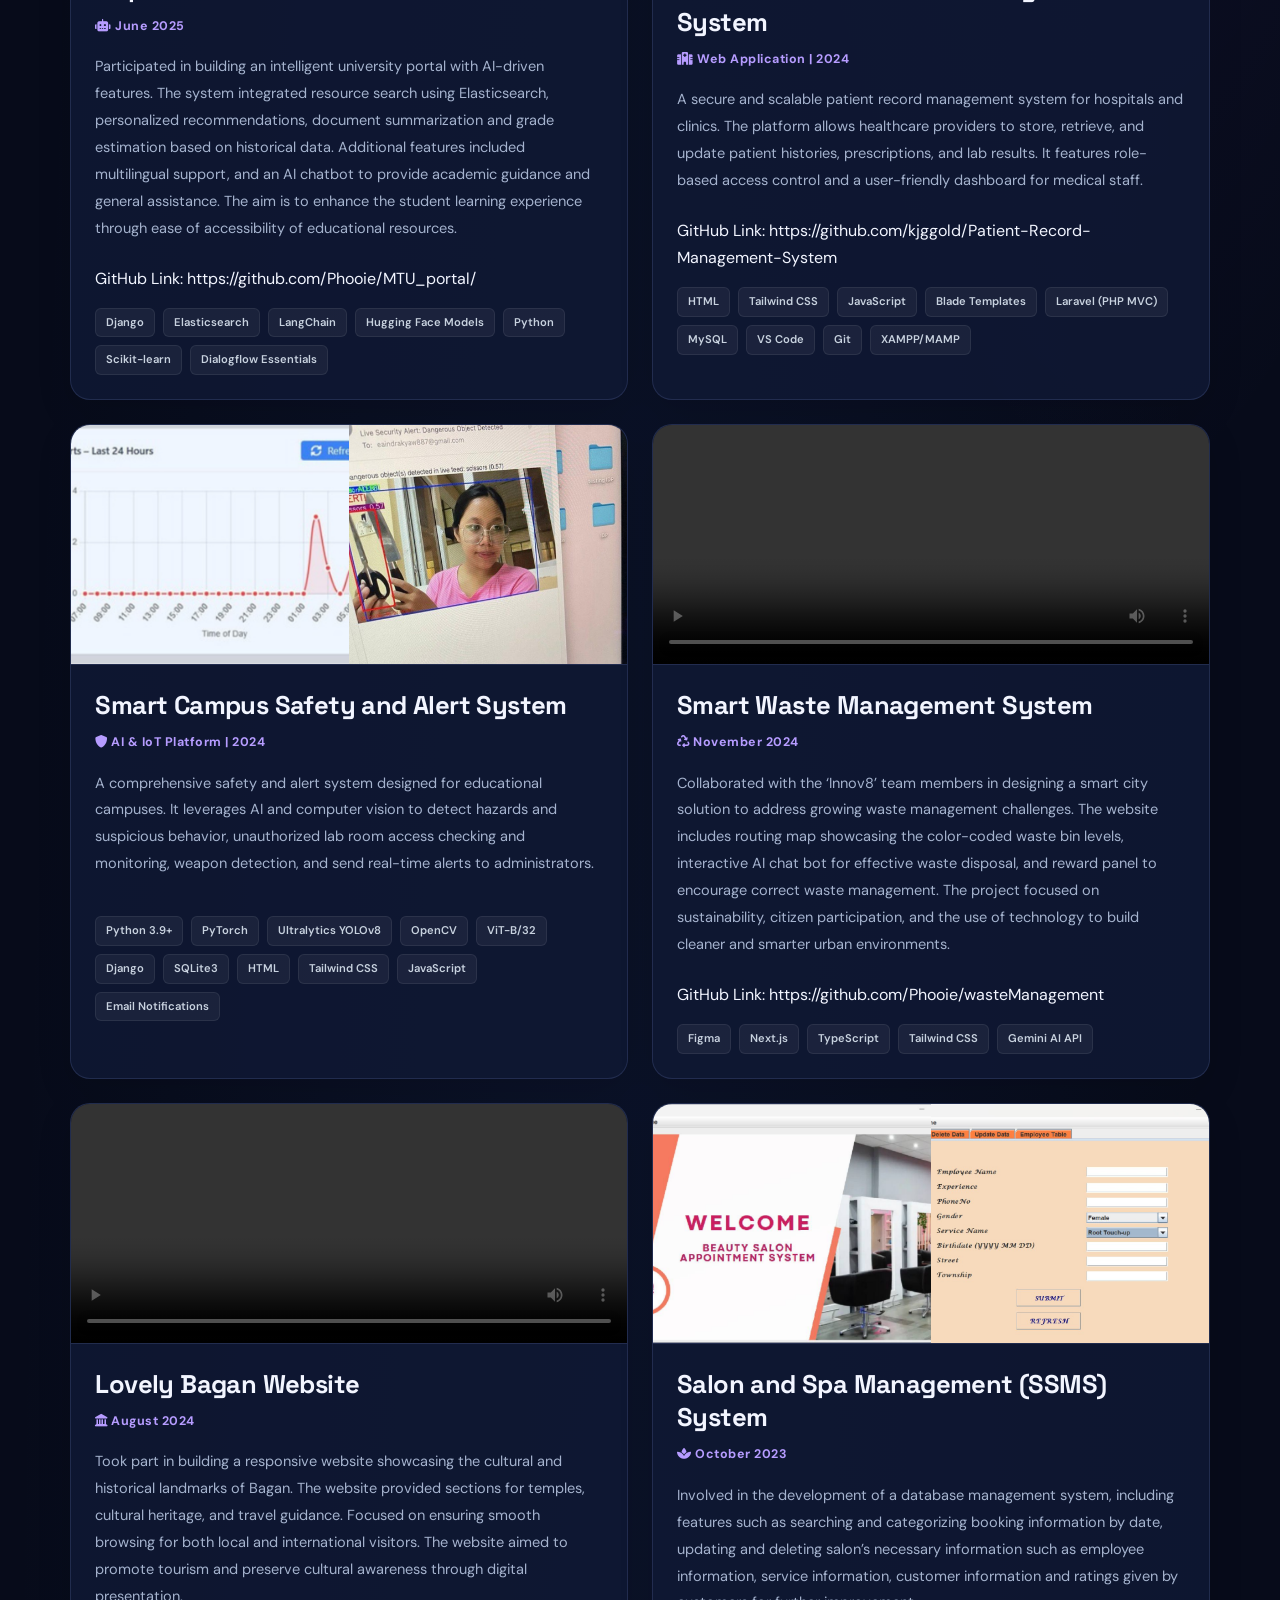
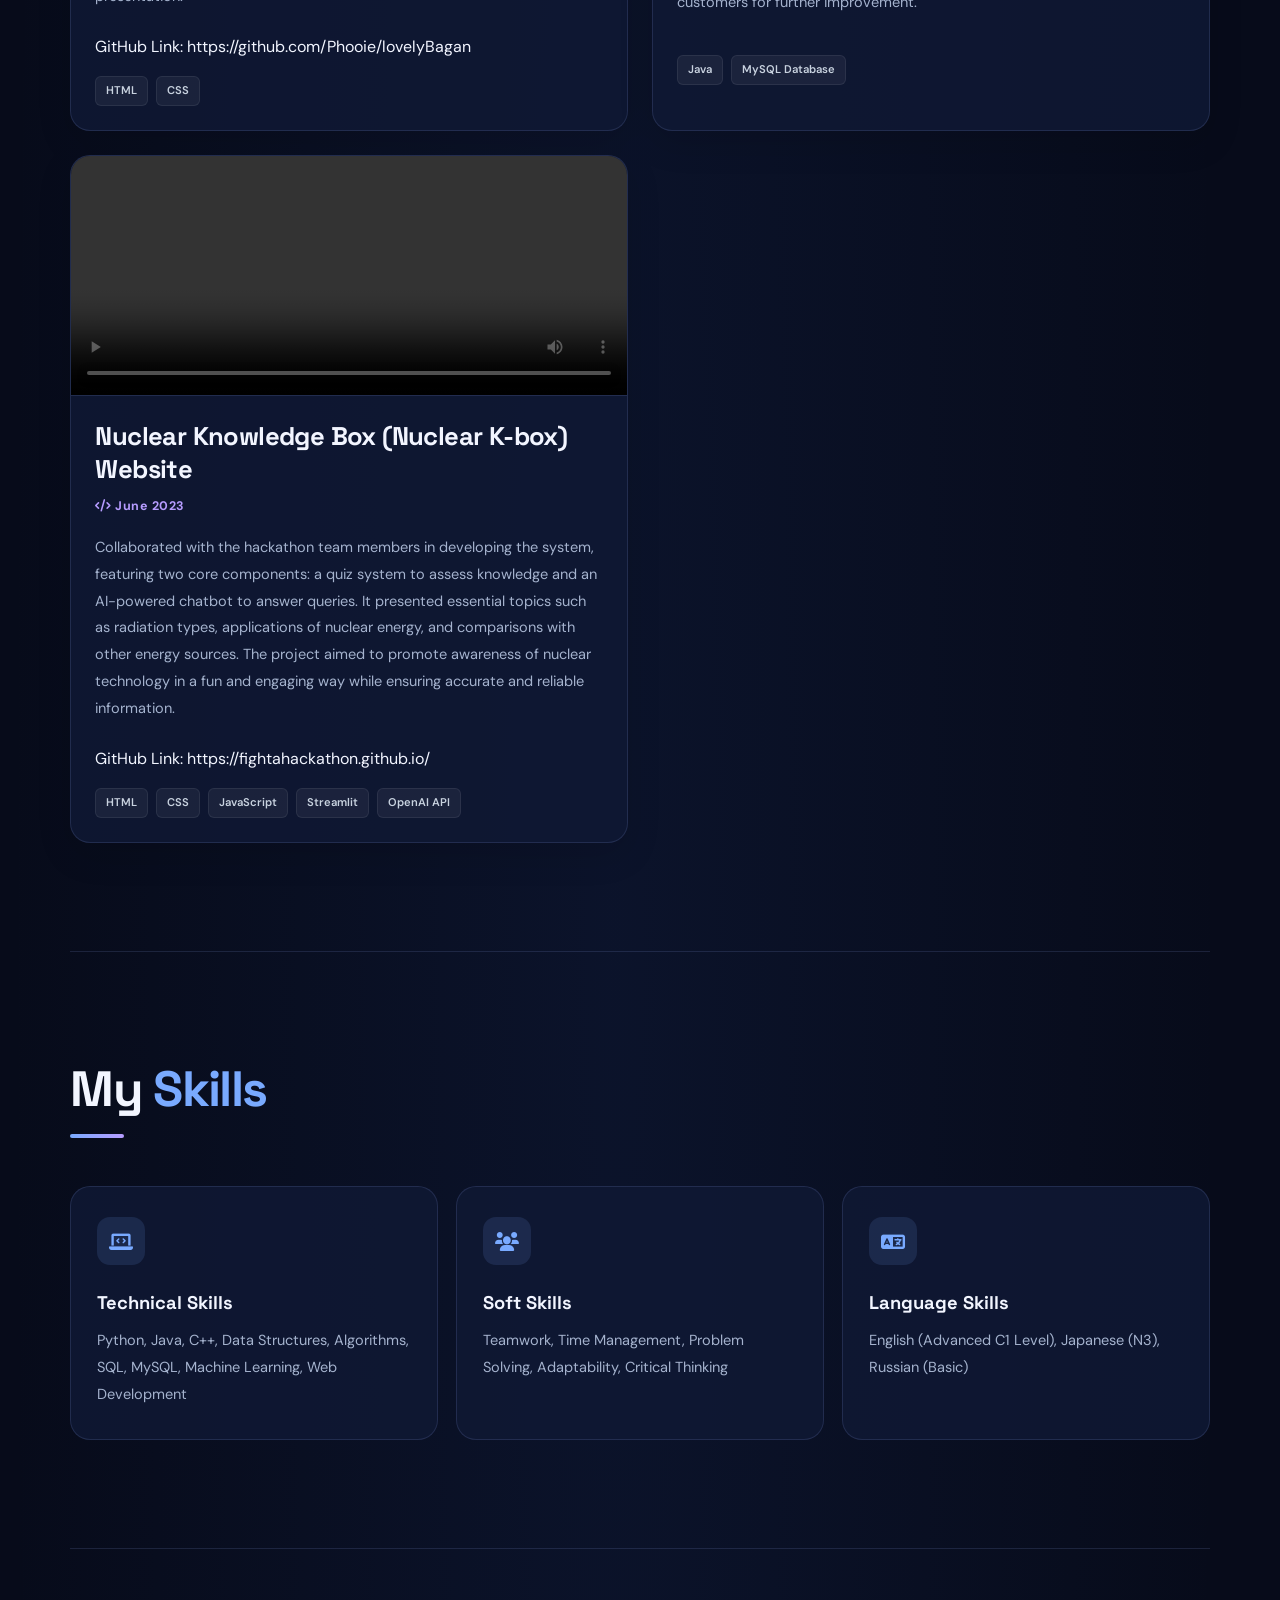
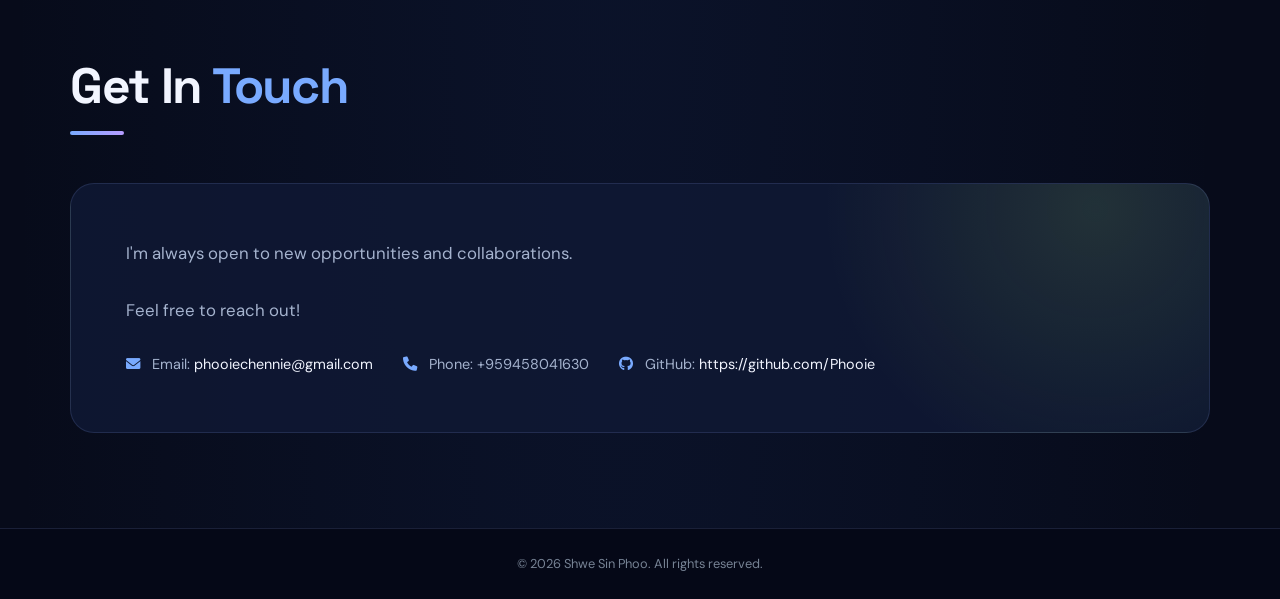
==== commit b6c60eea: "mp4Change" ====
--- a/index.html
+++ b/index.html
@@ -132,7 +132,7 @@
         <!-- 7. SmartCare: Smart Healthcare Management (Mini Thesis) -->
         <div class="project-card">
             <video width="400" controls>
-                    <source src="demo\smartcare.MOV" type="video/MOV">
+                    <source src="demo\smartcare.mp4" type="video/mp4">
                     Your browser does not support HTML video.
             </video>
             <div class="project-content">
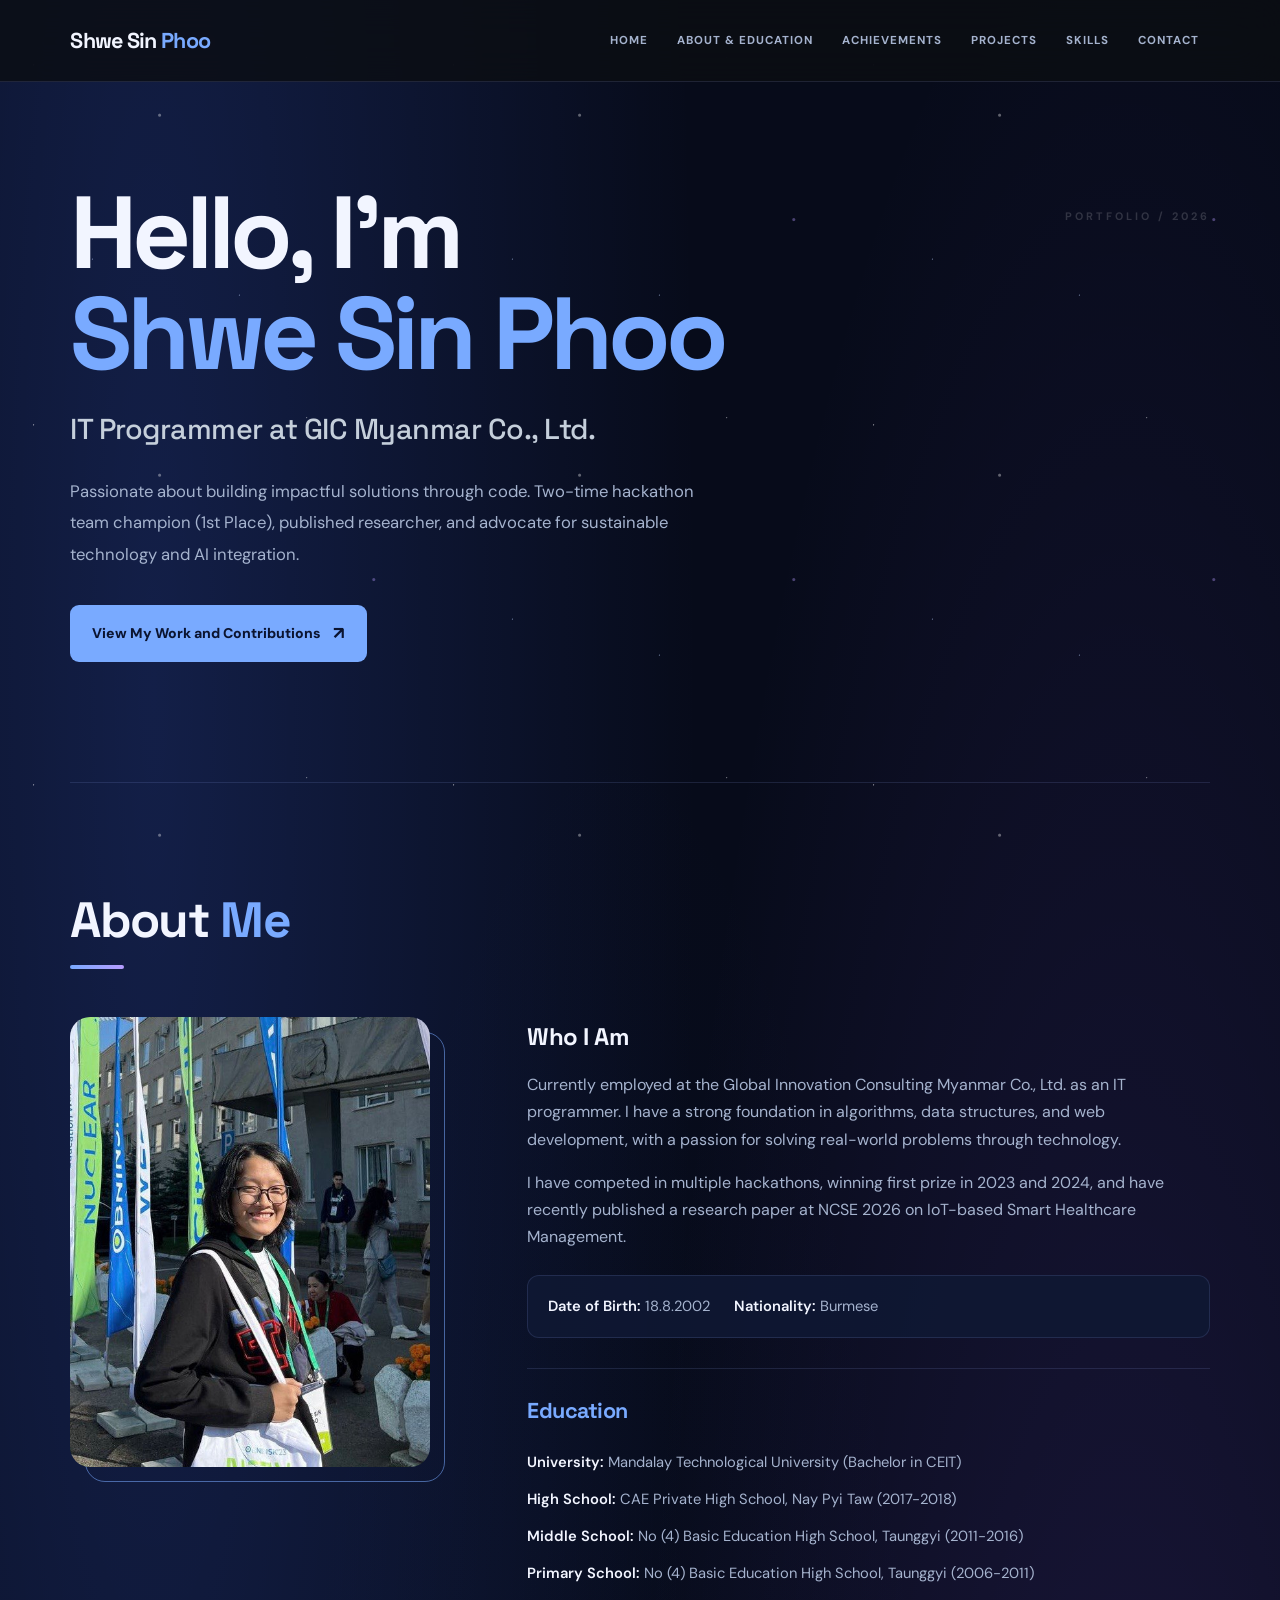
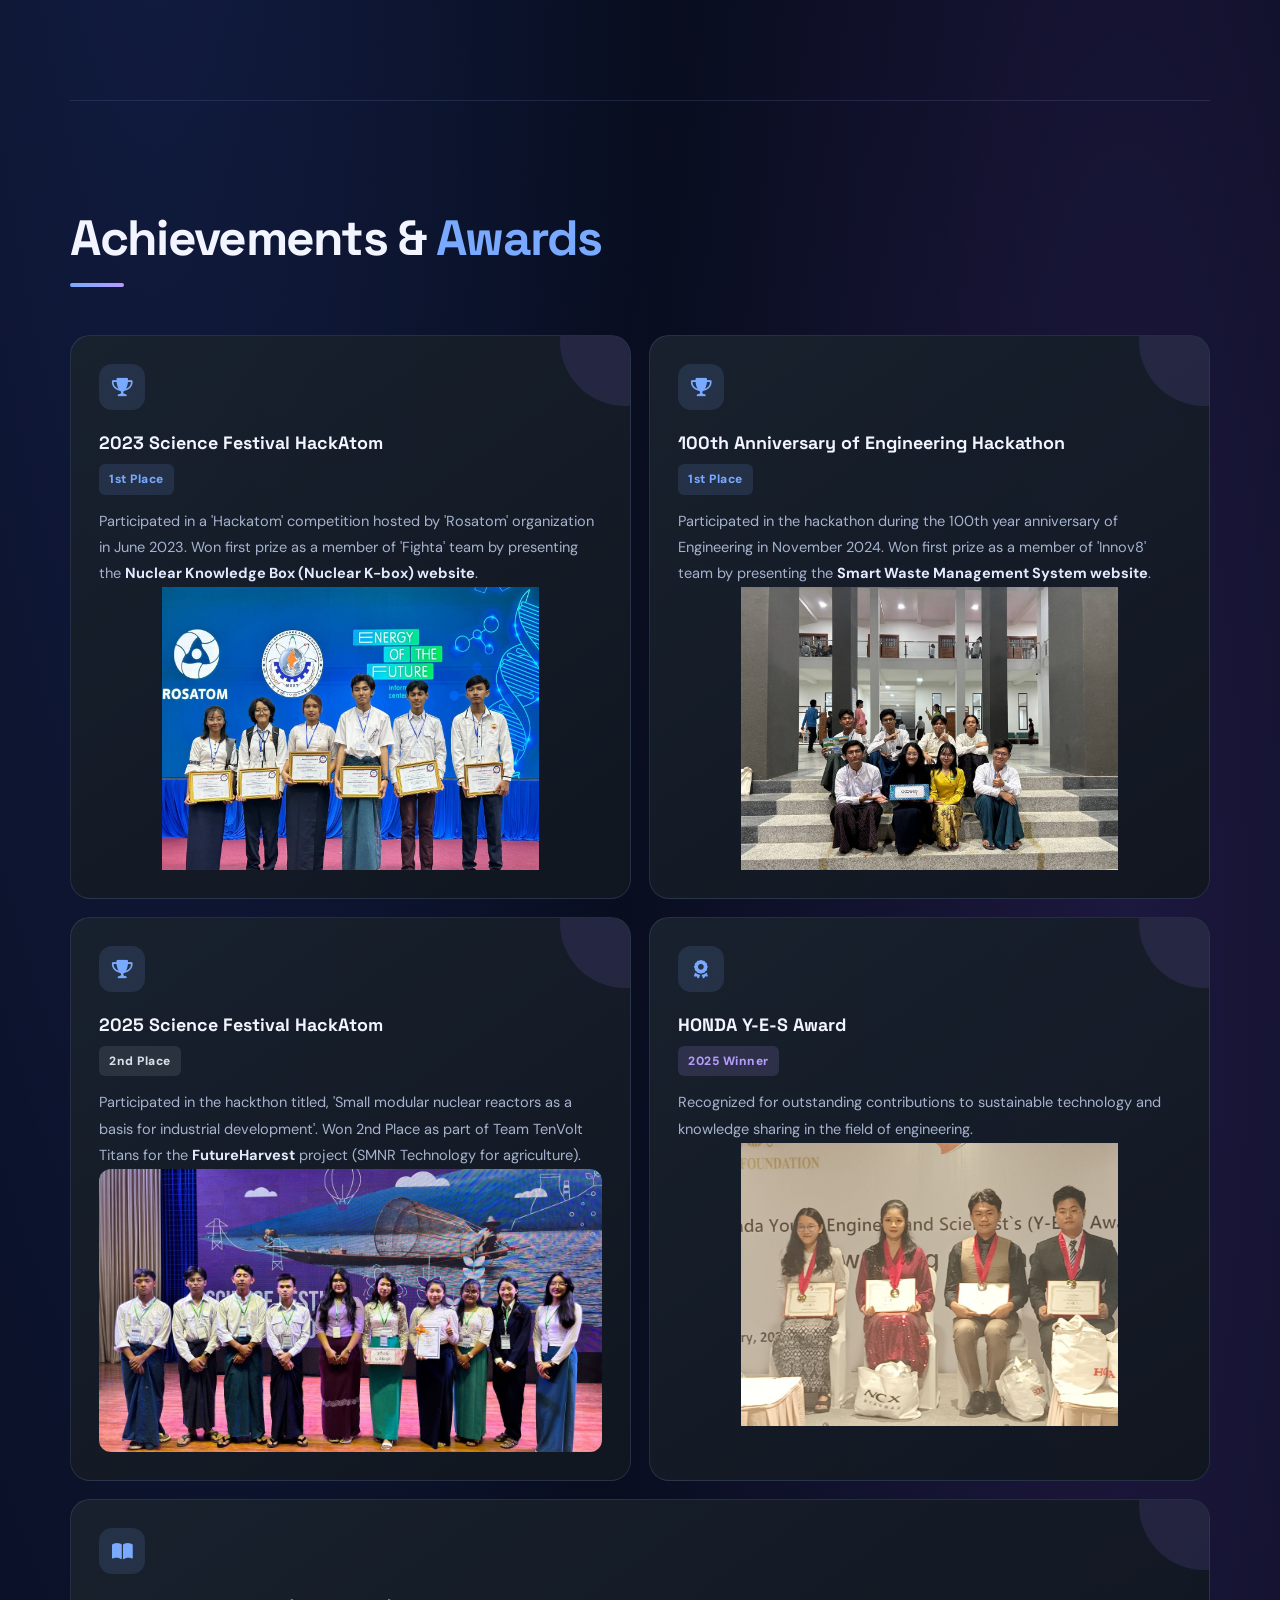
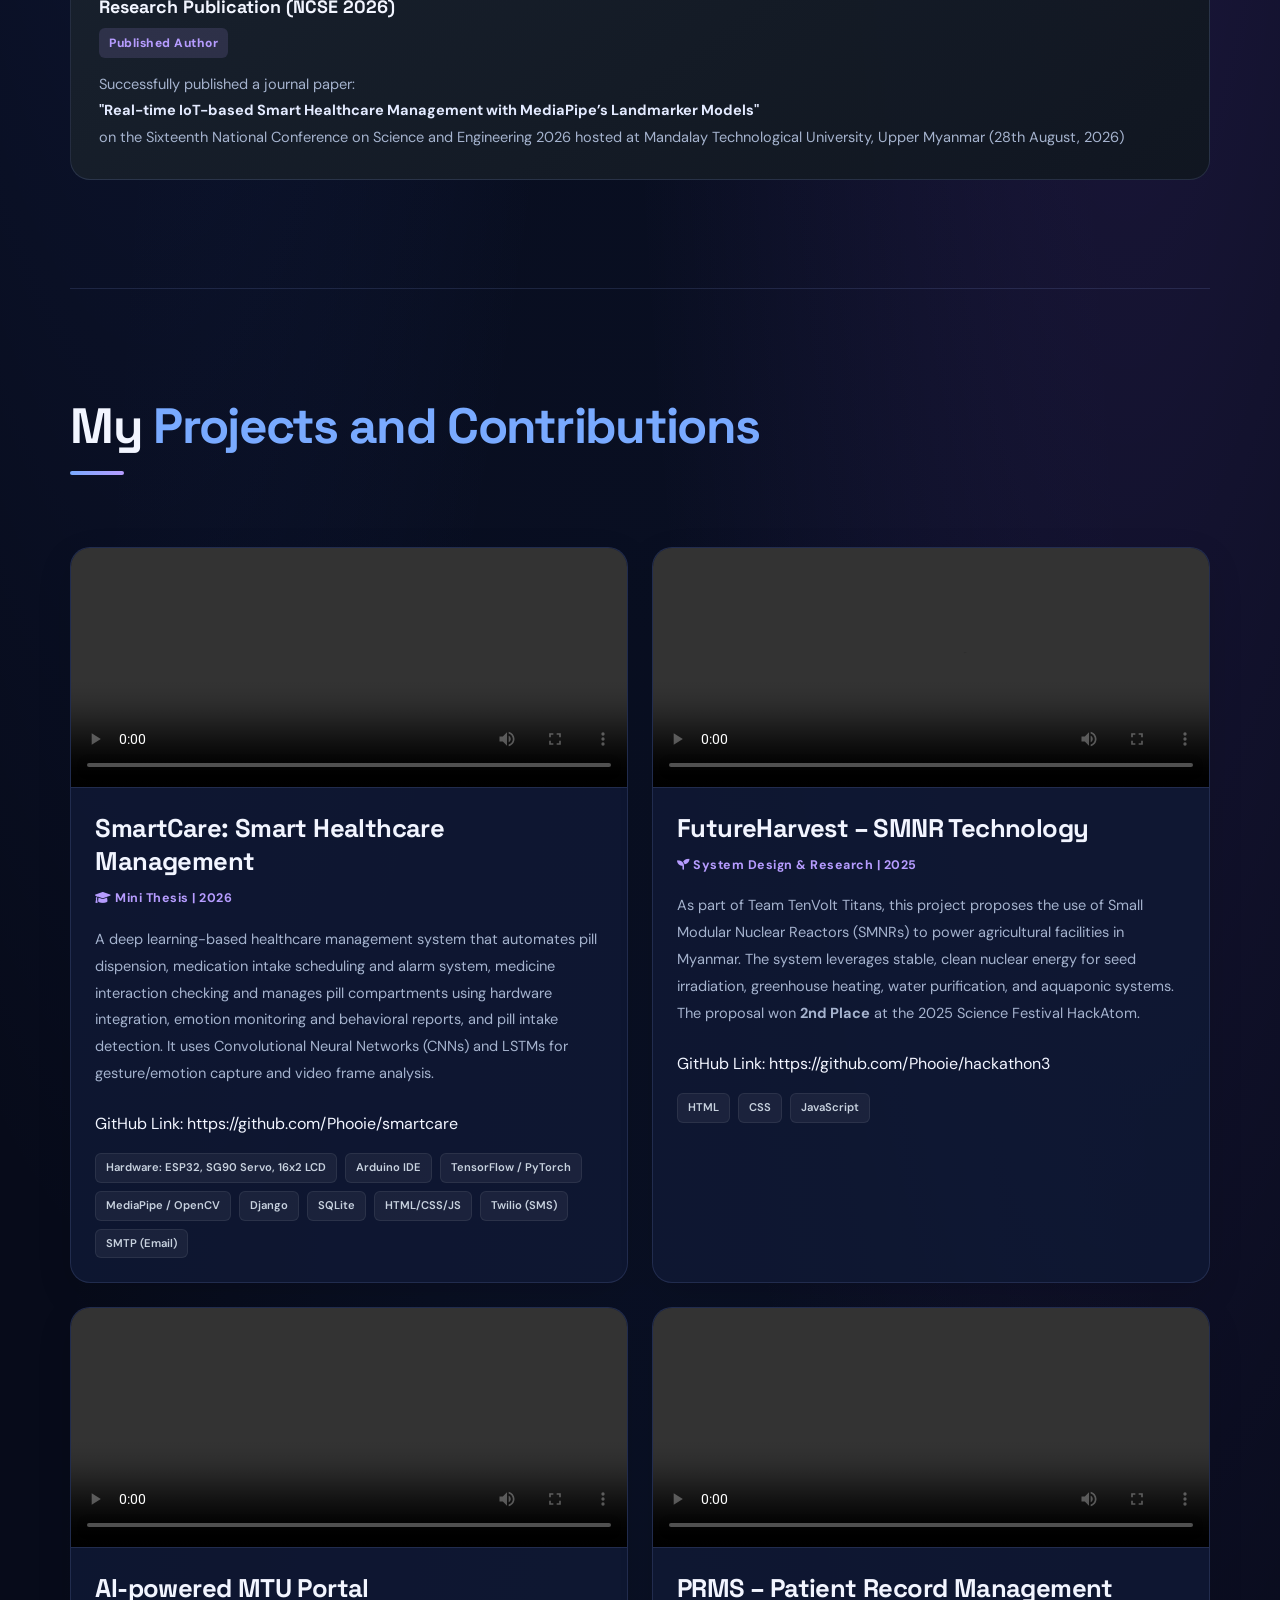
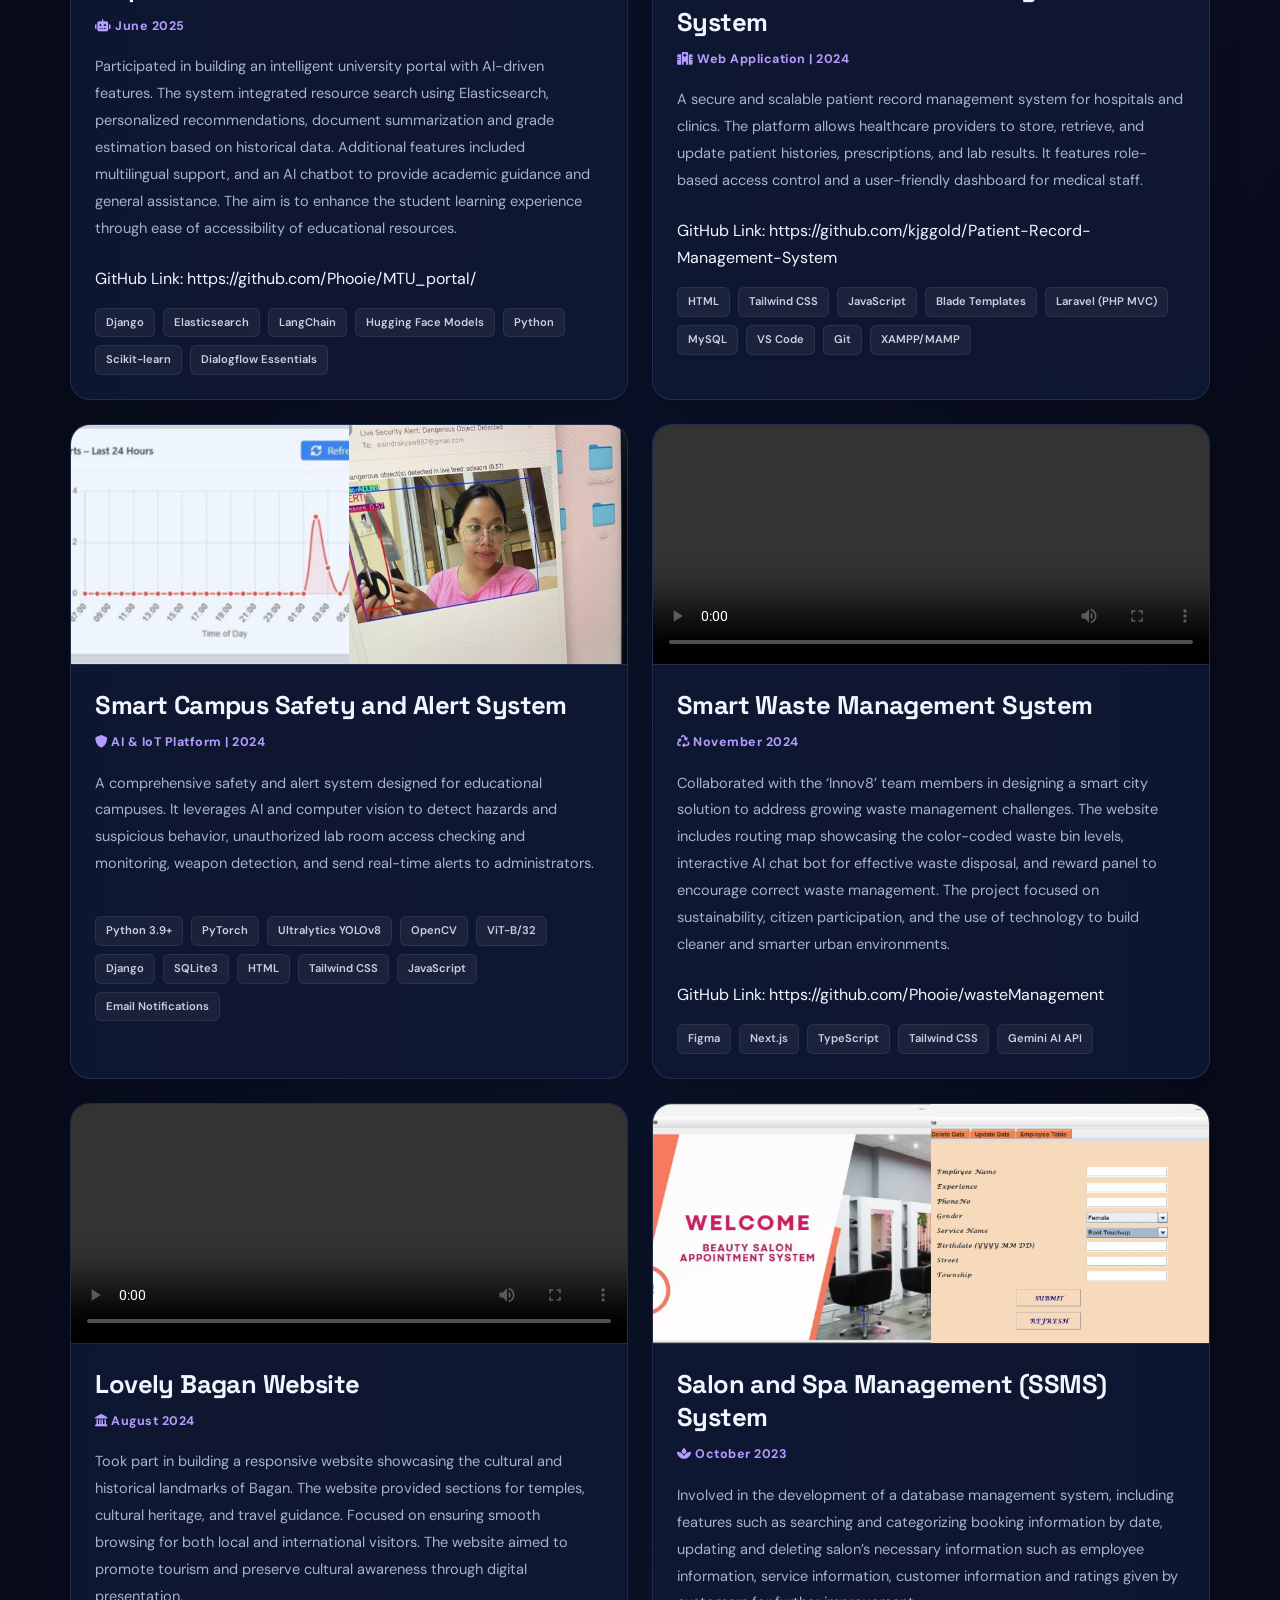
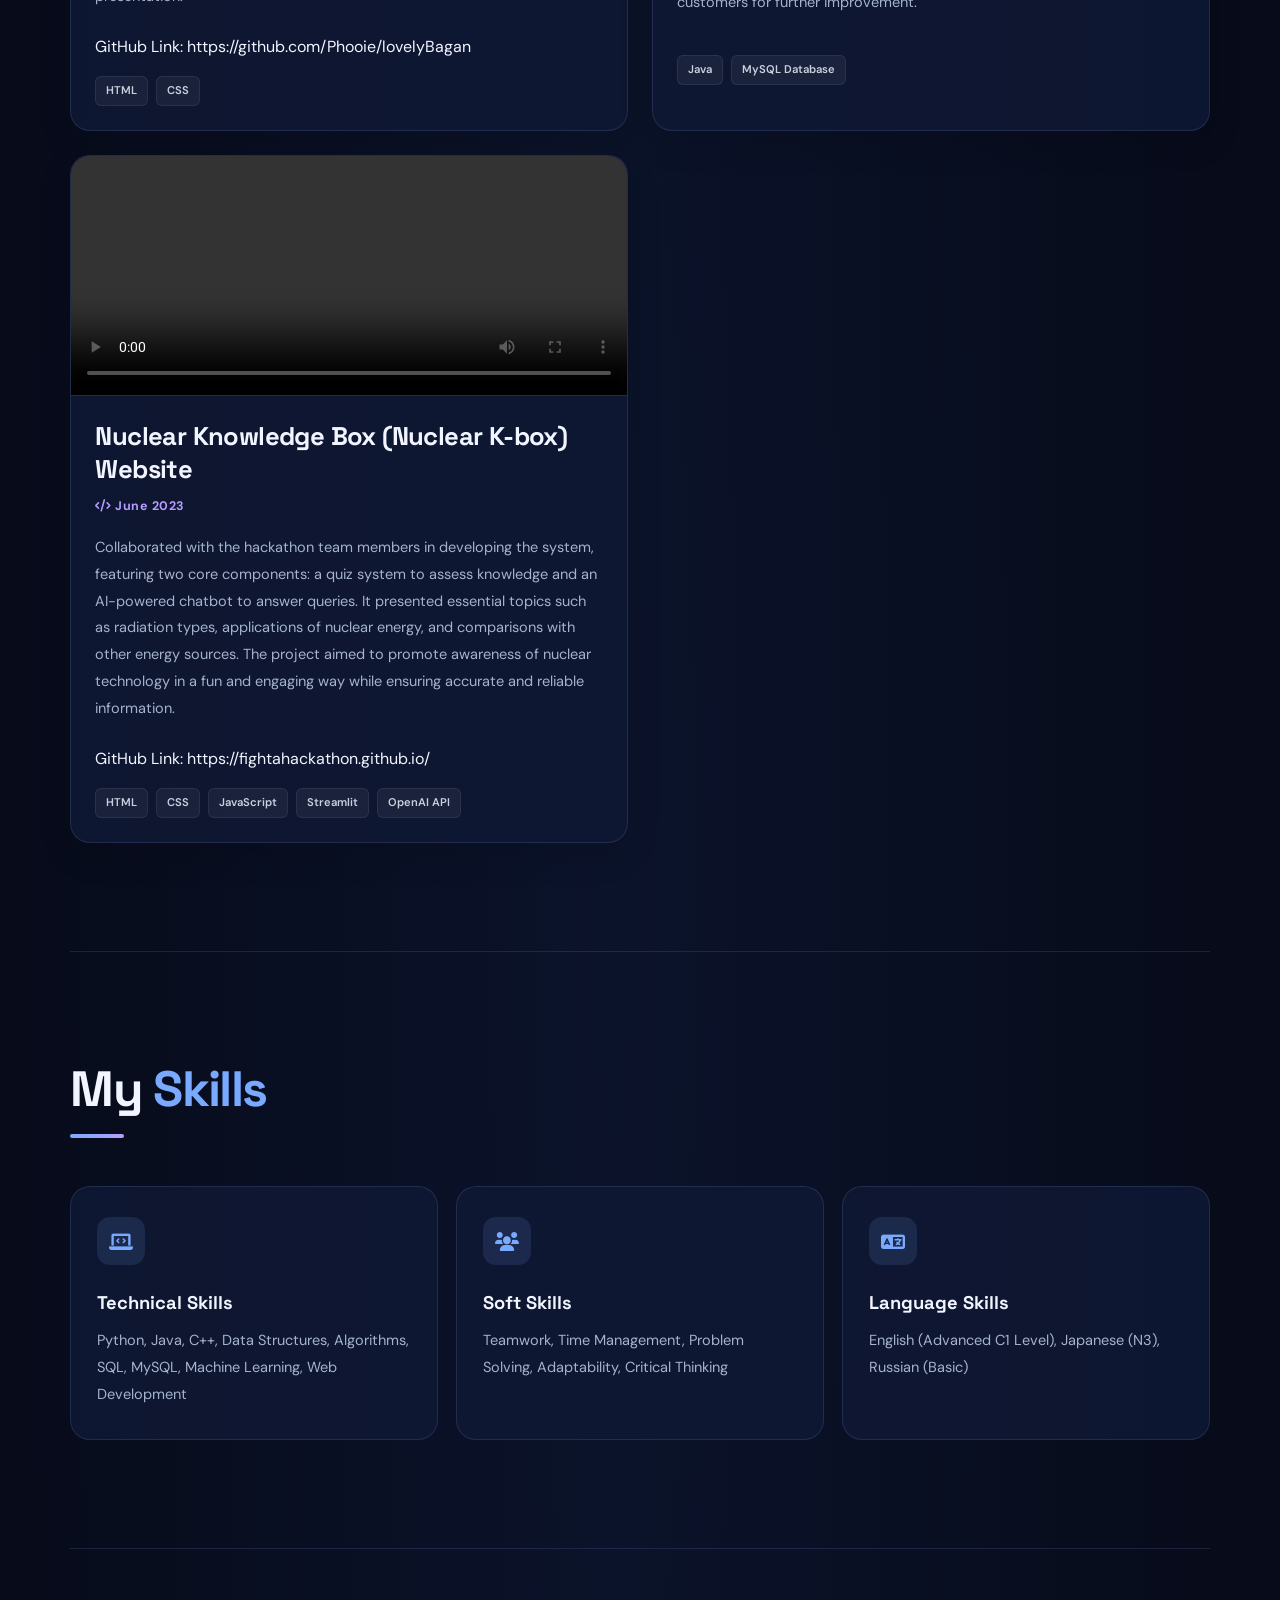
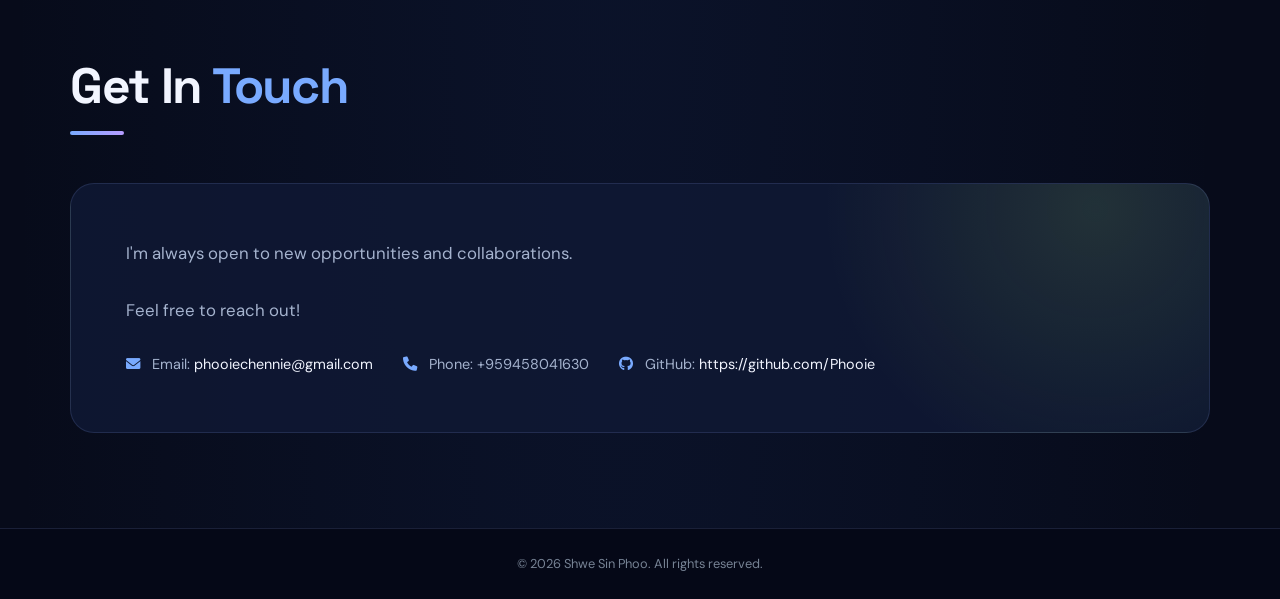
==== commit e3429e22: "videoFix" ====
--- a/index.html
+++ b/index.html
@@ -132,7 +132,7 @@
         <!-- 7. SmartCare: Smart Healthcare Management (Mini Thesis) -->
         <div class="project-card">
             <video width="400" controls>
-                    <source src="demo\smartcare.mp4" type="video/mp4">
+                    <source src="demo\smartcare1.mp4" type="video/mp4">
                     Your browser does not support HTML video.
             </video>
             <div class="project-content">
